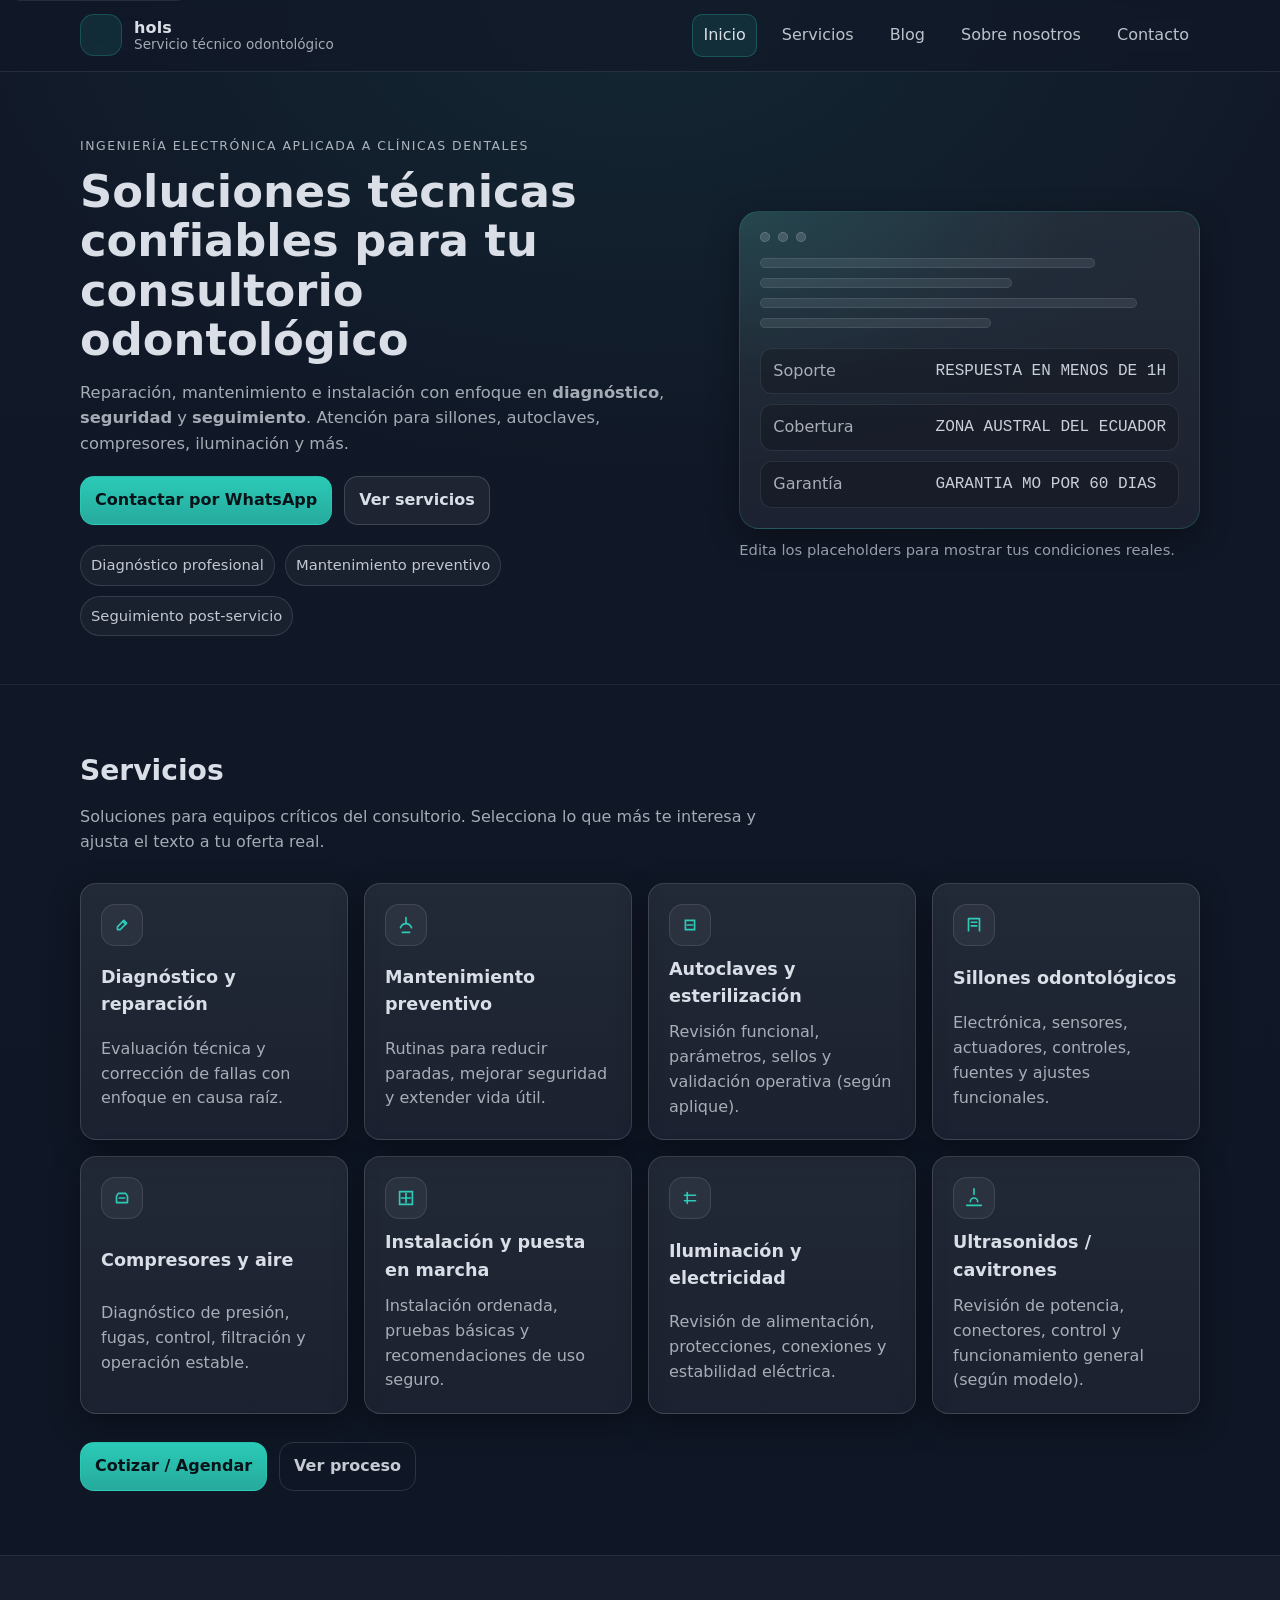
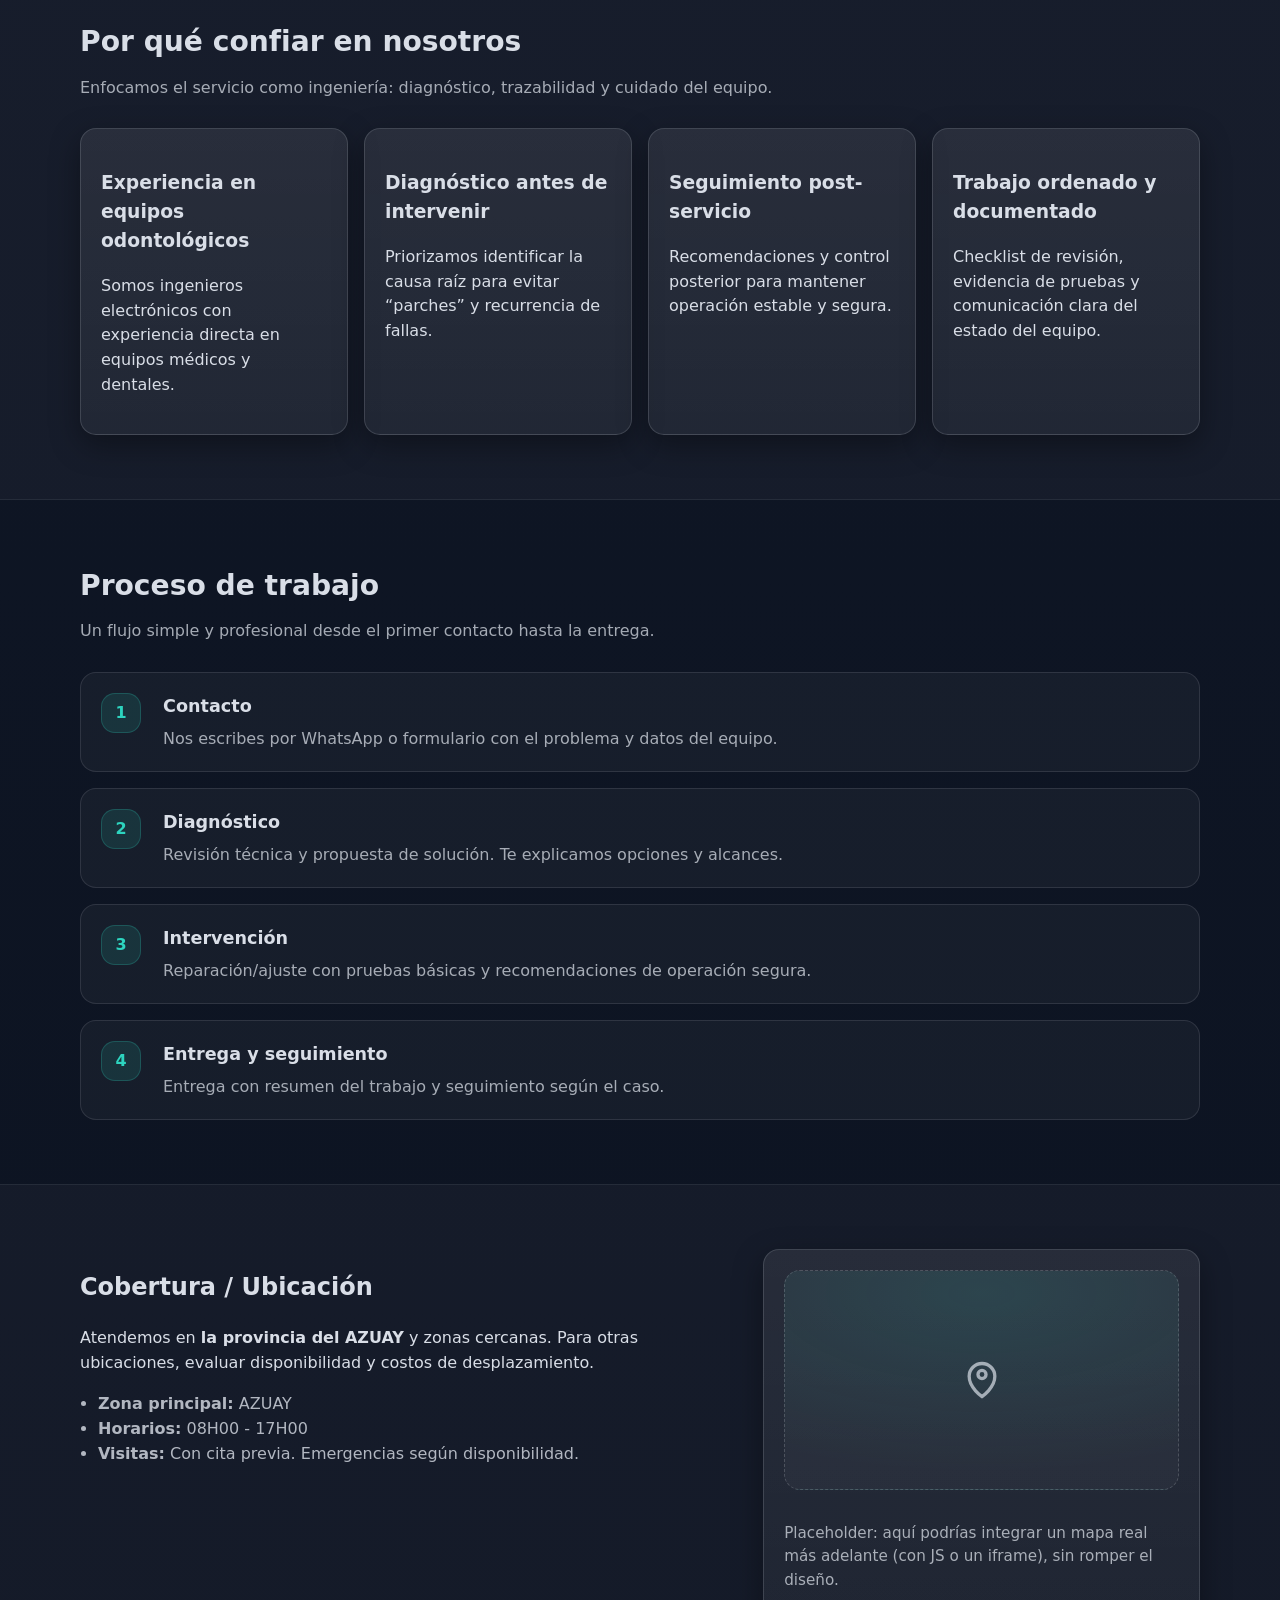
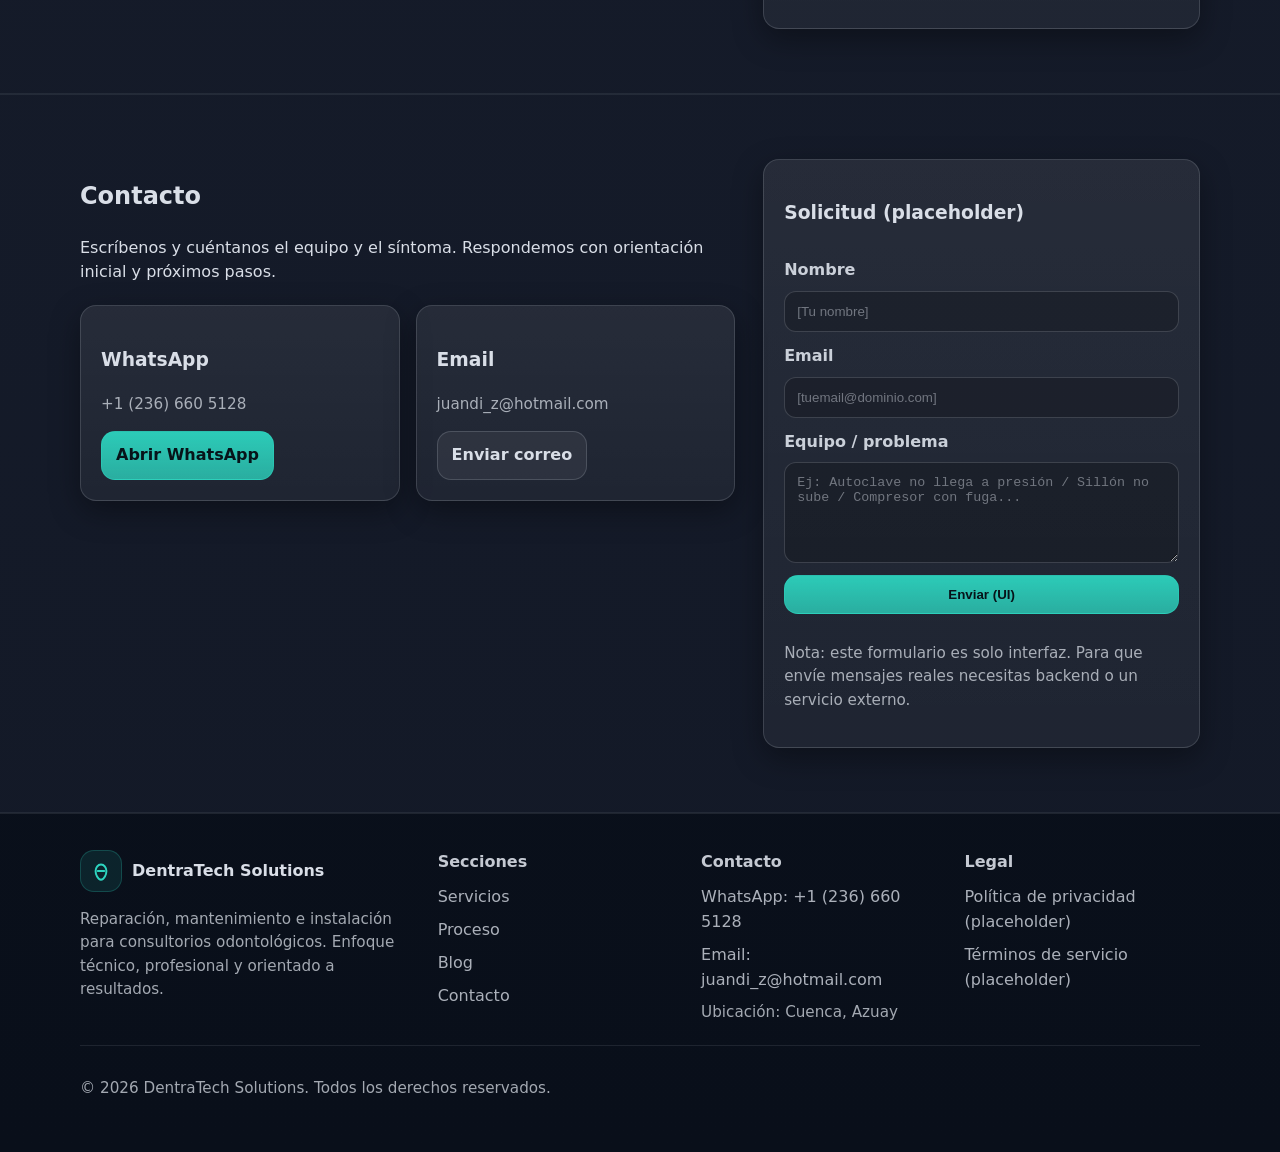
==== index.html @ 44d48c57 "Add files via upload Primera version" ====
<!doctype html>
<html lang="es">
<head>
  <meta charset="utf-8" />
  <meta name="viewport" content="width=device-width, initial-scale=1" />
  <title>DentraTech Solutions | Servicio técnico odontológico</title>
  <meta name="description" content="Reparación, mantenimiento e instalación para consultorios odontológicos. Diagnóstico profesional, seguimiento y confianza." />
  <link rel="stylesheet" href="styles.css" />
</head>

<body>
  <!-- Skip link para accesibilidad (salta directo al contenido principal) -->
  <a class="skip-link" href="#contenido">Saltar al contenido</a>

  <!-- Header sticky: navegación principal -->
  <header class="site-header" role="banner">
    <div class="container header-inner">
      <a class="brand" href="index.html" aria-label="Ir al inicio">
        <!-- Logo simple (SVG inline) sin librerías -->
        <span class="brand-mark" aria-hidden="true">
          <img
            class="brand-mark__img"
            src="assets/img/Logo.svg"
            width="28"
            height="28"
            alt=""
            decoding="async"
          />
        </span>

        <span class="brand-text">
          <span class="brand-name">hols</span>
          <span class="brand-tag">Servicio técnico odontológico</span>
        </span>
      </a>

      <!-- Menú responsive sin JS usando <details> -->
      <details class="nav-wrap">
        <summary class="nav-summary" aria-label="Abrir menú">
          <span class="sr-only">Abrir menú</span>
          <span class="burger" aria-hidden="true"></span>
        </summary>

        <nav class="site-nav" aria-label="Navegación principal">
          <a href="index.html" aria-current="page">Inicio</a>
          <a href="#servicios">Servicios</a>
          <a href="blog.html">Blog</a>
          <a href="#sobre">Sobre nosotros</a>
          <a href="#contacto">Contacto</a>
        </nav>
      </details>

      <!-- Navegación desktop (visible en pantallas grandes) -->
      <nav class="site-nav site-nav--desktop" aria-label="Navegación principal (desktop)">
        <a href="index.html" aria-current="page">Inicio</a>
        <a href="#servicios">Servicios</a>
        <a href="blog.html">Blog</a>
        <a href="#sobre">Sobre nosotros</a>
        <a href="#contacto">Contacto</a>
      </nav>
    </div>
  </header>

  <main id="contenido">
    <!-- HERO -->
    <section class="hero">
      <div class="container hero-grid">
        <div class="hero-copy">
          <p class="eyebrow">Ingeniería electrónica aplicada a clínicas dentales</p>
          <h1>Soluciones técnicas confiables para tu consultorio odontológico</h1>
          <p class="lead">
            Reparación, mantenimiento e instalación con enfoque en <strong>diagnóstico</strong>, <strong>seguridad</strong> y <strong>seguimiento</strong>.
            Atención para sillones, autoclaves, compresores, iluminación y más.
          </p>

          <div class="hero-cta">
            <!-- CTA WhatsApp: placeholder editable -->
            <a class="btn btn-primary" href="https://wa.me/12366605128" aria-label="Escribir por WhatsApp">
              Contactar por WhatsApp
            </a>
            <a class="btn btn-secondary" href="#servicios">
              Ver servicios
            </a>
          </div>

          <ul class="hero-badges" aria-label="Beneficios clave">
            <li class="badge">Diagnóstico profesional</li>
            <li class="badge">Mantenimiento preventivo</li>
            <li class="badge">Seguimiento post-servicio</li>
          </ul>
        </div>

        <!-- Panel visual (sin imágenes externas): “tarjeta premium” con detalles técnicos sutiles -->
        <div class="hero-panel" aria-hidden="true">
          <div class="panel-card">
            <div class="panel-top">
              <span class="dot"></span><span class="dot"></span><span class="dot"></span>
            </div>
            <div class="panel-lines">
              <div class="line w-80"></div>
              <div class="line w-60"></div>
              <div class="line w-90"></div>
              <div class="line w-55"></div>
            </div>
            <div class="panel-metrics">
              <div class="metric">
                <span class="k">Soporte</span>
                <span class="v">RESPUESTA EN MENOS DE 1H</span>
              </div>
              <div class="metric">
                <span class="k">Cobertura</span>
                <span class="v">ZONA AUSTRAL DEL ECUADOR</span>
              </div>
              <div class="metric">
                <span class="k">Garantía</span>
                <span class="v">GARANTIA MO POR 60 DIAS&nbsp;</span>
              </div>
            </div>
          </div>
          <p class="panel-note">Edita los placeholders para mostrar tus condiciones reales.</p>
        </div>
      </div>
    </section>

    <!-- SERVICIOS -->
    <section id="servicios" class="section">
      <div class="container">
        <header class="section-header">
          <h2>Servicios</h2>
          <p>Soluciones para equipos críticos del consultorio. Selecciona lo que más te interesa y ajusta el texto a tu oferta real.</p>
        </header>

        <div class="grid cards-8">
          <!-- Card 1 -->
          <article class="card service-card">
            <div class="icon" aria-hidden="true">
              <!-- ícono “tool” simple -->
              <svg viewBox="0 0 24 24" fill="none">
                <path d="M14 7l3 3-7 7H7v-3l7-7Z" stroke="currentColor" stroke-width="1.8" stroke-linejoin="round"/>
                <path d="M13 8l3 3" stroke="currentColor" stroke-width="1.8" stroke-linecap="round"/>
              </svg>
            </div>
            <h3>Diagnóstico y reparación</h3>
            <p>Evaluación técnica y corrección de fallas con enfoque en causa raíz.</p>
          </article>

          <article class="card service-card">
            <div class="icon" aria-hidden="true">
              <svg viewBox="0 0 24 24" fill="none">
                <path d="M6 15c2-6 10-6 12 0" stroke="currentColor" stroke-width="1.8" stroke-linecap="round"/>
                <path d="M12 4v6" stroke="currentColor" stroke-width="1.8" stroke-linecap="round"/>
                <path d="M8 20h8" stroke="currentColor" stroke-width="1.8" stroke-linecap="round"/>
              </svg>
            </div>
            <h3>Mantenimiento preventivo</h3>
            <p>Rutinas para reducir paradas, mejorar seguridad y extender vida útil.</p>
          </article>

          <article class="card service-card">
            <div class="icon" aria-hidden="true">
              <svg viewBox="0 0 24 24" fill="none">
                <path d="M7 7h10v10H7z" stroke="currentColor" stroke-width="1.8"/>
                <path d="M9 12h6" stroke="currentColor" stroke-width="1.8" stroke-linecap="round"/>
              </svg>
            </div>
            <h3>Autoclaves y esterilización</h3>
            <p>Revisión funcional, parámetros, sellos y validación operativa (según aplique).</p>
          </article>

          <article class="card service-card">
            <div class="icon" aria-hidden="true">
              <svg viewBox="0 0 24 24" fill="none">
                <path d="M6 19V5h12v14" stroke="currentColor" stroke-width="1.8" stroke-linejoin="round"/>
                <path d="M9 9h6" stroke="currentColor" stroke-width="1.8" stroke-linecap="round"/>
                <path d="M9 13h6" stroke="currentColor" stroke-width="1.8" stroke-linecap="round"/>
              </svg>
            </div>
            <h3>Sillones odontológicos</h3>
            <p>Electrónica, sensores, actuadores, controles, fuentes y ajustes funcionales.</p>
          </article>

          <article class="card service-card">
            <div class="icon" aria-hidden="true">
              <svg viewBox="0 0 24 24" fill="none">
                <path d="M8 7h8l2 3v7H6v-7l2-3Z" stroke="currentColor" stroke-width="1.8" stroke-linejoin="round"/>
                <path d="M9 12h6" stroke="currentColor" stroke-width="1.8" stroke-linecap="round"/>
              </svg>
            </div>
            <h3>Compresores y aire</h3>
            <p>Diagnóstico de presión, fugas, control, filtración y operación estable.</p>
          </article>

          <article class="card service-card">
            <div class="icon" aria-hidden="true">
              <svg viewBox="0 0 24 24" fill="none">
                <path d="M7 12h10" stroke="currentColor" stroke-width="1.8" stroke-linecap="round"/>
                <path d="M12 7v10" stroke="currentColor" stroke-width="1.8" stroke-linecap="round"/>
                <path d="M5 5h14v14H5z" stroke="currentColor" stroke-width="1.8"/>
              </svg>
            </div>
            <h3>Instalación y puesta en marcha</h3>
            <p>Instalación ordenada, pruebas básicas y recomendaciones de uso seguro.</p>
          </article>

          <article class="card service-card">
            <div class="icon" aria-hidden="true">
              <svg viewBox="0 0 24 24" fill="none">
                <path d="M6 9h12" stroke="currentColor" stroke-width="1.8" stroke-linecap="round"/>
                <path d="M6 15h12" stroke="currentColor" stroke-width="1.8" stroke-linecap="round"/>
                <path d="M9 6v12" stroke="currentColor" stroke-width="1.8" stroke-linecap="round"/>
              </svg>
            </div>
            <h3>Iluminación y electricidad</h3>
            <p>Revisión de alimentación, protecciones, conexiones y estabilidad eléctrica.</p>
          </article>

          <article class="card service-card">
            <div class="icon" aria-hidden="true">
              <svg viewBox="0 0 24 24" fill="none">
                <path d="M8 16a4 4 0 1 1 8 0" stroke="currentColor" stroke-width="1.8" stroke-linecap="round"/>
                <path d="M12 2v6" stroke="currentColor" stroke-width="1.8" stroke-linecap="round"/>
                <path d="M4 20h16" stroke="currentColor" stroke-width="1.8" stroke-linecap="round"/>
              </svg>
            </div>
            <h3>Ultrasonidos / cavitrones</h3>
            <p>Revisión de potencia, conectores, control y funcionamiento general (según modelo).</p>
          </article>
        </div>

        <div class="section-cta">
          <a class="btn btn-primary" href="[LINK_WHATSAPP]">Cotizar / Agendar</a>
          <a class="btn btn-ghost" href="#proceso">Ver proceso</a>
        </div>
      </div>
    </section>

    <!-- POR QUÉ CONFIAR -->
    <section id="sobre" class="section section-muted">
      <div class="container">
        <header class="section-header">
          <h2>Por qué confiar en nosotros</h2>
          <p>Enfocamos el servicio como ingeniería: diagnóstico, trazabilidad y cuidado del equipo.</p>
        </header>

        <div class="grid cards-4">
          <article class="card">
            <h3>Experiencia en equipos odontológicos</h3>
            <p>Somos ingenieros electrónicos con experiencia directa en equipos médicos y dentales.</p>
          </article>
          <article class="card">
            <h3>Diagnóstico antes de intervenir</h3>
            <p>Priorizamos identificar la causa raíz para evitar “parches” y recurrencia de fallas.</p>
          </article>
          <article class="card">
            <h3>Seguimiento post-servicio</h3>
            <p>Recomendaciones y control posterior para mantener operación estable y segura.</p>
          </article>
          <article class="card">
            <h3>Trabajo ordenado y documentado</h3>
            <p>Checklist de revisión, evidencia de pruebas y comunicación clara del estado del equipo.</p>
          </article>
        </div>
      </div>
    </section>

    <!-- PROCESO -->
    <section id="proceso" class="section">
      <div class="container">
        <header class="section-header">
          <h2>Proceso de trabajo</h2>
          <p>Un flujo simple y profesional desde el primer contacto hasta la entrega.</p>
        </header>

        <ol class="steps" aria-label="Pasos del proceso">
          <li class="step">
            <span class="step-num">1</span>
            <div>
              <h3>Contacto</h3>
              <p>Nos escribes por WhatsApp o formulario con el problema y datos del equipo.</p>
            </div>
          </li>
          <li class="step">
            <span class="step-num">2</span>
            <div>
              <h3>Diagnóstico</h3>
              <p>Revisión técnica y propuesta de solución. Te explicamos opciones y alcances.</p>
            </div>
          </li>
          <li class="step">
            <span class="step-num">3</span>
            <div>
              <h3>Intervención</h3>
              <p>Reparación/ajuste con pruebas básicas y recomendaciones de operación segura.</p>
            </div>
          </li>
          <li class="step">
            <span class="step-num">4</span>
            <div>
              <h3>Entrega y seguimiento</h3>
              <p>Entrega con resumen del trabajo y seguimiento según el caso.</p>
            </div>
          </li>
        </ol>
      </div>
    </section>

    <!-- COBERTURA / UBICACIÓN -->
    <section class="section section-muted">
      <div class="container split">
        <div>
          <h2>Cobertura / Ubicación</h2>
          <p>
            Atendemos en <strong>la provincia del AZUAY</strong> y zonas cercanas.
            Para otras ubicaciones, evaluar disponibilidad y costos de desplazamiento.
          </p>
          <ul class="list">
            <li><strong>Zona principal:</strong> AZUAY</li>
            <li><strong>Horarios:</strong> 08H00 - 17H00</li>
            <li><strong>Visitas:</strong> Con cita previa. Emergencias según disponibilidad.</li>
          </ul>
        </div>

        <div class="card map-card" aria-label="Marcador de ubicación (placeholder)">
          <div class="map-placeholder" aria-hidden="true">
            <svg viewBox="0 0 24 24" fill="none">
              <path d="M12 21s7-4.6 7-11a7 7 0 1 0-14 0c0 6.4 7 11 7 11Z" stroke="currentColor" stroke-width="1.8"/>
              <path d="M12 11.2a2.2 2.2 0 1 0 0-4.4 2.2 2.2 0 0 0 0 4.4Z" stroke="currentColor" stroke-width="1.8"/>
            </svg>
          </div>
          <p class="small">
            Placeholder: aquí podrías integrar un mapa real más adelante (con JS o un iframe),
            sin romper el diseño.
          </p>
        </div>
      </div>
    </section>

    <!-- TESTIMONIOS -->
    <!--<section class="section">
      <div class="container">
        <header class="section-header">
          <h2>Testimonios</h2>
          <p>Textos de ejemplo. Reemplázalos con testimonios reales (nombre, clínica, permiso).</p>
        </header>

        <div class="grid cards-3">
          <figure class="card testimonial">
            <blockquote>
              “Servicio puntual y diagnóstico claro. El equipo quedó estable y nos dieron recomendaciones útiles.”
            </blockquote>
            <figcaption>— [NOMBRE CLIENTE], [CLÍNICA / CIUDAD]</figcaption>
          </figure>

          <figure class="card testimonial">
            <blockquote>
              “Se notó el enfoque profesional. Comunicación clara y seguimiento después del trabajo.”
            </blockquote>
            <figcaption>— [NOMBRE CLIENTE], [CLÍNICA / CIUDAD]</figcaption>
          </figure>

          <figure class="card testimonial">
            <blockquote>
              “Excelente soporte técnico. Nos ayudaron a prevenir problemas con mantenimiento.”
            </blockquote>
            <figcaption>— [NOMBRE CLIENTE], [CLÍNICA / CIUDAD]</figcaption>
          </figure>
        </div>
      </div>
    </section>-->

    <!-- CONTACTO -->
    <section id="contacto" class="section section-muted">
      <div class="container split">
        <div>
          <h2>Contacto</h2>
          <p>Escríbenos y cuéntanos el equipo y el síntoma. Respondemos con orientación inicial y próximos pasos.</p>

          <div class="contact-cards">
            <div class="card">
              <h3>WhatsApp</h3>
              <p class="small">+1 (236) 660 5128</p>
              <a class="btn btn-primary" href="https://wa.me/12366605128">Abrir WhatsApp</a>
            </div>

            <div class="card">
              <h3>Email</h3>
              <p class="small">juandi_z@hotmail.com</p>
              <a class="btn btn-secondary" href="mailto:juandi_z@hotmail.com">Enviar correo</a>
            </div>
          </div>
        </div>

        <!-- Formulario solo HTML (sin JS). Puedes conectarlo luego a un servicio o backend -->
        <form class="card form" action="#" method="post" aria-label="Formulario de contacto (sin envío real)">
          <h3>Solicitud (placeholder)</h3>

          <label>
            Nombre
            <input type="text" name="name" autocomplete="name" placeholder="[Tu nombre]" />
          </label>

          <label>
            Email
            <input type="email" name="email" autocomplete="email" placeholder="[tuemail@dominio.com]" />
          </label>

          <label>
            Equipo / problema
            <textarea name="message" rows="5" placeholder="Ej: Autoclave no llega a presión / Sillón no sube / Compresor con fuga..."></textarea>
          </label>

          <button class="btn btn-primary" type="submit">Enviar (UI)</button>
          <p class="small">
            Nota: este formulario es solo interfaz. Para que envíe mensajes reales necesitas backend o un servicio externo.
          </p>
        </form>
      </div>
    </section>
  </main>

  <!-- Footer -->
  <footer class="site-footer">
    <div class="container footer-grid">
      <div>
        <div class="footer-brand">
          <span class="brand-mark" aria-hidden="true">
            <svg width="26" height="26" viewBox="0 0 24 24" fill="none">
              <path d="M7 12c0-3 2-6 5-6s5 3 5 6-2 8-5 8-5-5-5-8Z" stroke="currentColor" stroke-width="1.8"/>
              <path d="M9 12h6" stroke="currentColor" stroke-width="1.8" stroke-linecap="round"/>
            </svg>
          </span>
          <strong>DentraTech Solutions</strong>
        </div>
        <p class="small">
          Reparación, mantenimiento e instalación para consultorios odontológicos. Enfoque técnico, profesional y orientado a resultados.
        </p>
      </div>

      <div>
        <h3>Secciones</h3>
        <ul class="footer-links">
          <li><a href="#servicios">Servicios</a></li>
          <li><a href="#proceso">Proceso</a></li>
          <li><a href="blog.html">Blog</a></li>
          <li><a href="#contacto">Contacto</a></li>
        </ul>
      </div>

      <div>
        <h3>Contacto</h3>
        <ul class="footer-links">
          <li><a href="https://wa.me/12366605128">WhatsApp: +1 (236) 660 5128</a></li>
          <li><a href="mailto:juandi_z@hotmail.com">Email: juandi_z@hotmail.com</a></li>
          <li><span class="small">Ubicación: Cuenca, Azuay</span></li>
        </ul>
      </div>

      <div>
        <h3>Legal</h3>
        <ul class="footer-links">
          <li><a href="#">Política de privacidad (placeholder)</a></li>
          <li><a href="#">Términos de servicio (placeholder)</a></li>
        </ul>
      </div>
    </div>

    <div class="container footer-bottom">
      <p class="small">© <span>2026</span> DentraTech Solutions. Todos los derechos reservados.</p>
    </div>
  </footer>
</body>
</html>
---- styles.css ----
/* =========================================================
   [NOMBRE DE LA EMPRESA] - Styles (v1)
   Objetivo: diseño moderno, limpio, premium técnico
   - Solo HTML + CSS
   - Responsive + accesible (foco visible, contraste)
   ========================================================= */

/* -------------------------
   1) Variables de diseño
   ------------------------- */
:root{
  /* Colores base */
  --bg: #111827;
  --bg-2: #0b1220;
  --surface: rgba(255,255,255,0.06);
  --surface-2: rgba(255,255,255,0.08);
  --border: rgba(217, 222, 231, 0.16);

  --text: #D9DEE7;
  --muted: rgba(217, 222, 231, 0.74);

  /* Acento (moderado, no “neón”) */
  --accent: #2dd4bf;           /* teal */
  --accent-2: rgba(45,212,191,0.18);

  /* Sombras (sutiles) */
  --shadow: 0 10px 30px rgba(0,0,0,0.35);

  /* Tipografía */
  --font: system-ui, -apple-system, Segoe UI, Roboto, Helvetica, Arial, "Apple Color Emoji", "Segoe UI Emoji";
  --mono: ui-monospace, SFMono-Regular, Menlo, Monaco, Consolas, "Liberation Mono", "Courier New", monospace;

  /* Layout */
  --container: 1120px;
  --radius: 16px;
  --radius-sm: 12px;

  /* Escala de spacing */
  --s-1: 8px;
  --s-2: 12px;
  --s-3: 16px;
  --s-4: 20px;
  --s-5: 28px;
  --s-6: 36px;
  --s-7: 48px;
  --s-8: 64px;

  /* Tamaños fluidos */
  --h1: clamp(1.9rem, 3.5vw, 3rem);
  --h2: clamp(1.4rem, 2.2vw, 2.1rem);
  --h3: 1.1rem;
  --lead: clamp(1.02rem, 1.15vw, 1.15rem);
}

/* -------------------------
   2) Reset base + accesibilidad
   ------------------------- */
*,
*::before,
*::after{ box-sizing: border-box; }

html{ color-scheme: dark; }

body{
  margin: 0;
  font-family: var(--font);
  background: radial-gradient(1200px 800px at 50% 0%, rgba(45,212,191,0.08), transparent 60%),
              linear-gradient(180deg, var(--bg), var(--bg-2));
  color: var(--text);
  line-height: 1.55;
}

img{ max-width: 100%; display: block; }

a{ color: inherit; text-decoration: none; }
a:hover{ text-decoration: underline; text-underline-offset: 4px; }

:focus-visible{
  outline: 3px solid var(--accent);
  outline-offset: 3px;
}

/* Skip link */
.skip-link{
  position: absolute;
  top: 10px;
  left: 10px;
  background: #0b1220;
  border: 1px solid var(--border);
  padding: 10px 12px;
  border-radius: 10px;
  transform: translateY(-120%);
  transition: transform 160ms ease;
  z-index: 9999;
}
.skip-link:focus{ transform: translateY(0%); }

.sr-only{
  position:absolute;
  width:1px; height:1px;
  padding:0; margin:-1px;
  overflow:hidden; clip:rect(0,0,0,0);
  border:0;
}

/* Reduce motion */
@media (prefers-reduced-motion: reduce){
  *{ scroll-behavior: auto !important; transition: none !important; }
}

/* -------------------------
   3) Utilidades
   ------------------------- */
.container{
  width: min(100% - 32px, var(--container));
  margin: 0 auto;
}

.small{ font-size: 0.95rem; color: var(--muted); }
.lead{ font-size: var(--lead); color: var(--muted); max-width: 62ch; }
.eyebrow{
  letter-spacing: 0.12em;
  text-transform: uppercase;
  font-size: 0.78rem;
  color: rgba(217,222,231,0.78);
  margin: 0 0 var(--s-2);
}

.grid{
  display: grid;
  gap: var(--s-3);
}

.card{
  background: linear-gradient(180deg, rgba(255,255,255,0.08), rgba(255,255,255,0.05));
  border: 1px solid var(--border);
  border-radius: var(--radius);
  box-shadow: var(--shadow);
  padding: var(--s-4);
}

.section{
  padding: var(--s-8) 0;
}
.section-muted{
  background: rgba(255,255,255,0.03);
  border-top: 1px solid rgba(217,222,231,0.08);
  border-bottom: 1px solid rgba(217,222,231,0.08);
}

.section-header{
  margin-bottom: var(--s-5);
}
.section-header h2{ margin: 0 0 var(--s-2); font-size: var(--h2); }
.section-header p{ margin: 0; color: var(--muted); max-width: 70ch; }

/* Split layout (2 columnas) */
.split{
  display: grid;
  grid-template-columns: 1.2fr 0.8fr;
  gap: var(--s-5);
  align-items: start;
}
@media (max-width: 900px){
  .split{ grid-template-columns: 1fr; }
}

/* -------------------------
   4) Header / Nav
   ------------------------- */
.site-header{
  position: sticky;
  top: 0;
  z-index: 50;
  background: rgba(17,24,39,0.72);
  backdrop-filter: blur(10px);
  border-bottom: 1px solid rgba(217,222,231,0.10);
}

.header-inner{
  display: flex;
  align-items: center;
  justify-content: space-between;
  gap: var(--s-3);
  padding: 14px 0;
}

.brand{
  display: flex;
  align-items: center;
  gap: 12px;
  text-decoration: none;
}
.brand:hover{ text-decoration: none; }
.brand-mark{
  width: 42px;
  height: 42px;
  display: grid;
  place-items: center;
  border-radius: 14px;
  background: rgba(45,212,191,0.10);
  border: 1px solid rgba(45,212,191,0.22);
  color: var(--accent);
}
.brand-text{ display: grid; line-height: 1.1; }
.brand-name{ font-weight: 700; letter-spacing: 0.01em; }
.brand-tag{ font-size: 0.85rem; color: var(--muted); }

/* Desktop nav */
.site-nav{
  display: flex;
  gap: 14px;
  align-items: center;
}
.site-nav a{
  padding: 8px 10px;
  border-radius: 10px;
  color: rgba(217,222,231,0.86);
  border: 1px solid transparent;
}
.site-nav a:hover{
  text-decoration: none;
  background: rgba(255,255,255,0.05);
  border-color: rgba(217,222,231,0.14);
}
.site-nav a[aria-current="page"]{
  background: rgba(45,212,191,0.10);
  border-color: rgba(45,212,191,0.24);
  color: var(--text);
}

/* Nav responsive con <details> */
.nav-wrap{
  display: none; /* se habilita en móvil */
  position: relative;
}
.nav-summary{
  list-style: none;
  cursor: pointer;
  padding: 10px 12px;
  border-radius: 12px;
  border: 1px solid rgba(217,222,231,0.14);
  background: rgba(255,255,255,0.04);
}
.nav-summary::-webkit-details-marker{ display: none; }

.burger{
  width: 20px;
  height: 2px;
  background: var(--text);
  display: inline-block;
  position: relative;
  border-radius: 2px;
}
.burger::before,
.burger::after{
  content:"";
  position:absolute;
  left:0;
  width: 20px;
  height: 2px;
  background: var(--text);
  border-radius: 2px;
}
.burger::before{ top: -6px; }
.burger::after{ top: 6px; }

.nav-wrap[open] .site-nav{
  position: absolute;
  right: 0;
  top: 56px;
  width: min(320px, calc(100vw - 24px));
  flex-direction: column;
  align-items: stretch;
  padding: 10px;
  border-radius: var(--radius);
  background: rgba(11,18,32,0.96);
  border: 1px solid rgba(217,222,231,0.14);
  box-shadow: var(--shadow);
}
.nav-wrap[open] .site-nav a{ width: 100%; }

.site-nav--desktop{ display: flex; }

@media (max-width: 860px){
  .site-nav--desktop{ display: none; }
  .nav-wrap{ display: block; }
}

/* -------------------------
   5) Botones
   ------------------------- */
.btn{
  display: inline-flex;
  align-items: center;
  justify-content: center;
  gap: 10px;
  padding: 11px 14px;
  border-radius: 14px;
  border: 1px solid transparent;
  font-weight: 650;
  text-decoration: none;
  cursor: pointer;
  transition: transform 160ms ease, background 160ms ease, border-color 160ms ease;
}
.btn:hover{ text-decoration: none; transform: translateY(-1px); }
.btn:active{ transform: translateY(0px); }

.btn-primary{
  background: linear-gradient(180deg, rgba(45,212,191,0.95), rgba(45,212,191,0.78));
  color: #071319;
  border-color: rgba(45,212,191,0.45);
}
.btn-secondary{
  background: rgba(255,255,255,0.06);
  color: var(--text);
  border-color: rgba(217,222,231,0.18);
}
.btn-ghost{
  background: transparent;
  color: rgba(217,222,231,0.90);
  border-color: rgba(217,222,231,0.14);
}

.section-cta{
  display: flex;
  gap: 12px;
  margin-top: var(--s-5);
  flex-wrap: wrap;
}

/* -------------------------
   6) Hero
   ------------------------- */
.hero{
  padding: var(--s-8) 0 var(--s-7);
  border-bottom: 1px solid rgba(217,222,231,0.08);
}
.hero-grid{
  display: grid;
  grid-template-columns: 1.15fr 0.85fr;
  gap: var(--s-6);
  align-items: center;
}
.hero h1{
  margin: 0 0 var(--s-3);
  font-size: var(--h1);
  line-height: 1.1;
}
.hero-copy .lead{ margin: 0 0 var(--s-4); }

.hero-cta{
  display: flex;
  gap: 12px;
  flex-wrap: wrap;
  margin: 0 0 var(--s-4);
}

.hero-badges{
  list-style: none;
  padding: 0;
  margin: 0;
  display: flex;
  gap: 10px;
  flex-wrap: wrap;
}
.badge{
  padding: 8px 10px;
  border-radius: 999px;
  border: 1px solid rgba(217,222,231,0.14);
  background: rgba(255,255,255,0.04);
  color: rgba(217,222,231,0.88);
  font-size: 0.92rem;
}

.hero-panel .panel-card{
  border-radius: calc(var(--radius) + 4px);
  padding: var(--s-4);
  border: 1px solid rgba(45,212,191,0.18);
  background:
    radial-gradient(600px 300px at 0% 0%, rgba(45,212,191,0.13), transparent 55%),
    linear-gradient(180deg, rgba(255,255,255,0.08), rgba(255,255,255,0.05));
  box-shadow: var(--shadow);
}
.panel-top{
  display: flex;
  gap: 8px;
  margin-bottom: var(--s-3);
}
.dot{
  width: 10px; height: 10px;
  border-radius: 999px;
  background: rgba(217,222,231,0.18);
  border: 1px solid rgba(217,222,231,0.18);
}
.panel-lines{ display: grid; gap: 10px; margin-bottom: var(--s-4); }
.line{
  height: 10px;
  border-radius: 999px;
  background: rgba(217,222,231,0.10);
  border: 1px solid rgba(217,222,231,0.10);
}
.w-90{ width: 90%; } .w-80{ width: 80%; } .w-60{ width: 60%; } .w-55{ width: 55%; }

.panel-metrics{
  display: grid;
  gap: 10px;
}
.metric{
  display: flex;
  justify-content: space-between;
  gap: 12px;
  padding: 10px 12px;
  border-radius: 12px;
  background: rgba(0,0,0,0.18);
  border: 1px solid rgba(217,222,231,0.10);
}
.metric .k{ color: rgba(217,222,231,0.75); }
.metric .v{ font-family: var(--mono); color: rgba(217,222,231,0.92); }

.panel-note{
  margin: 10px 0 0;
  color: rgba(217,222,231,0.68);
  font-size: 0.92rem;
}

@media (max-width: 980px){
  .hero-grid{ grid-template-columns: 1fr; }
}

/* -------------------------
   7) Servicios + íconos
   ------------------------- */
.cards-8{
  grid-template-columns: repeat(4, minmax(0, 1fr));
}
@media (max-width: 1020px){
  .cards-8{ grid-template-columns: repeat(2, minmax(0, 1fr)); }
}
@media (max-width: 560px){
  .cards-8{ grid-template-columns: 1fr; }
}

.service-card{
  display: grid;
  gap: 10px;
}
.service-card h3{ margin: 0; font-size: var(--h3); }
.service-card p{ margin: 0; color: var(--muted); }
.icon{
  width: 42px;
  height: 42px;
  display: grid;
  place-items: center;
  border-radius: 14px;
  background: rgba(255,255,255,0.05);
  border: 1px solid rgba(217,222,231,0.12);
  color: rgba(45,212,191,0.95);
}
.icon svg{ width: 22px; height: 22px; }

/* -------------------------
   8) Razones + Testimonios
   ------------------------- */
.cards-4{
  grid-template-columns: repeat(4, minmax(0, 1fr));
}
@media (max-width: 1020px){
  .cards-4{ grid-template-columns: repeat(2, minmax(0, 1fr)); }
}
@media (max-width: 560px){
  .cards-4{ grid-template-columns: 1fr; }
}

.cards-3{
  grid-template-columns: repeat(3, minmax(0, 1fr));
}
@media (max-width: 900px){
  .cards-3{ grid-template-columns: 1fr; }
}

.testimonial blockquote{
  margin: 0 0 14px;
  color: rgba(217,222,231,0.92);
  font-size: 1.03rem;
}
.testimonial figcaption{
  color: rgba(217,222,231,0.70);
  font-size: 0.95rem;
}

/* -------------------------
   9) Proceso (steps)
   ------------------------- */
.steps{
  list-style: none;
  padding: 0;
  margin: 0;
  display: grid;
  gap: var(--s-3);
}
.step{
  display: grid;
  grid-template-columns: 48px 1fr;
  gap: 14px;
  align-items: start;
  padding: var(--s-4);
  border-radius: var(--radius);
  background: rgba(255,255,255,0.04);
  border: 1px solid rgba(217,222,231,0.12);
}
.step-num{
  width: 40px; height: 40px;
  display: grid;
  place-items: center;
  border-radius: 14px;
  background: rgba(45,212,191,0.12);
  border: 1px solid rgba(45,212,191,0.22);
  color: var(--accent);
  font-weight: 800;
}
.step h3{ margin: 0 0 6px; font-size: var(--h3); }
.step p{ margin: 0; color: var(--muted); }

/* -------------------------
   10) Cobertura / mapa placeholder
   ------------------------- */
.list{
  margin: var(--s-3) 0 0;
  padding-left: 18px;
  color: rgba(217,222,231,0.80);
}
.map-card{
  display: grid;
  gap: var(--s-3);
}
.map-placeholder{
  height: 220px;
  border-radius: var(--radius);
  border: 1px dashed rgba(217,222,231,0.20);
  background:
    radial-gradient(700px 300px at 50% 10%, rgba(45,212,191,0.12), transparent 60%),
    rgba(255,255,255,0.03);
  display: grid;
  place-items: center;
  color: rgba(217,222,231,0.70);
}
.map-placeholder svg{ width: 44px; height: 44px; }

/* -------------------------
   11) Contacto (form)
   ------------------------- */
.contact-cards{
  display: grid;
  grid-template-columns: repeat(2, minmax(0, 1fr));
  gap: var(--s-3);
  margin-top: var(--s-4);
}
@media (max-width: 560px){
  .contact-cards{ grid-template-columns: 1fr; }
}

.form{
  display: grid;
  gap: 12px;
}
label{
  display: grid;
  gap: 8px;
  color: rgba(217,222,231,0.92);
  font-weight: 650;
}
input, textarea{
  width: 100%;
  padding: 12px 12px;
  border-radius: 12px;
  border: 1px solid rgba(217,222,231,0.18);
  background: rgba(0,0,0,0.20);
  color: var(--text);
}
input::placeholder, textarea::placeholder{
  color: rgba(217,222,231,0.45);
}
input:focus-visible, textarea:focus-visible{
  outline: 3px solid var(--accent);
  outline-offset: 2px;
  border-color: rgba(45,212,191,0.40);
}

/* -------------------------
   12) Blog: hero + búsqueda + chips + posts
   ------------------------- */
.page-hero{
  padding: var(--s-7) 0 var(--s-5);
  border-bottom: 1px solid rgba(217,222,231,0.08);
}

.search{
  display: flex;
  gap: 10px;
  flex-wrap: wrap;
  margin: var(--s-4) 0 var(--s-3);
}
.search input{
  flex: 1 1 260px;
  min-width: 240px;
}

.chips{
  display: flex;
  gap: 10px;
  flex-wrap: wrap;
}
.chip{
  padding: 8px 12px;
  border-radius: 999px;
  border: 1px solid rgba(217,222,231,0.14);
  background: rgba(255,255,255,0.04);
  color: rgba(217,222,231,0.86);
  font-weight: 650;
  font-size: 0.92rem;
}
.chip:hover{ text-decoration: none; border-color: rgba(45,212,191,0.30); }
.chip-active{
  background: rgba(45,212,191,0.12);
  border-color: rgba(45,212,191,0.30);
  color: var(--text);
}

.posts-8{
  grid-template-columns: repeat(4, minmax(0, 1fr));
}
@media (max-width: 1100px){
  .posts-8{ grid-template-columns: repeat(2, minmax(0, 1fr)); }
}
@media (max-width: 560px){
  .posts-8{ grid-template-columns: 1fr; }
}

.post-card{
  padding: 0;
  overflow: hidden;
}
.post-media{
  display: block;
  position: relative;
  border-bottom: 1px solid rgba(217,222,231,0.10);
}
.media-placeholder{
  display: block;
  height: 160px;
  background:
    radial-gradient(600px 200px at 30% 10%, rgba(45,212,191,0.18), transparent 60%),
    linear-gradient(180deg, rgba(255,255,255,0.06), rgba(255,255,255,0.03));
}
.media-badge{
  position: absolute;
  top: 12px;
  left: 12px;
  padding: 6px 10px;
  border-radius: 999px;
  background: rgba(11,18,32,0.86);
  border: 1px solid rgba(217,222,231,0.14);
  color: rgba(217,222,231,0.90);
  font-size: 0.85rem;
  font-weight: 700;
}
.post-body{
  padding: var(--s-4);
  display: grid;
  gap: 10px;
}
.meta{
  margin: 0;
  font-size: 0.92rem;
  color: rgba(217,222,231,0.70);
}
.tag{
  display: inline-block;
  padding: 2px 8px;
  border-radius: 999px;
  border: 1px solid rgba(217,222,231,0.14);
  background: rgba(255,255,255,0.03);
  color: rgba(217,222,231,0.84);
}
.post-title{
  margin: 0;
  font-size: 1.08rem;
  line-height: 1.25;
}
.post-title a:hover{ text-decoration: underline; }

.pagination{
  display: flex;
  gap: 10px;
  justify-content: center;
  align-items: center;
  margin-top: var(--s-6);
  flex-wrap: wrap;
}
.page{
  padding: 8px 12px;
  border-radius: 12px;
  border: 1px solid rgba(217,222,231,0.14);
  background: rgba(255,255,255,0.04);
  color: rgba(217,222,231,0.86);
}
.page:hover{ text-decoration: none; border-color: rgba(45,212,191,0.30); }
.page.is-active{
  background: rgba(45,212,191,0.12);
  border-color: rgba(45,212,191,0.30);
  color: var(--text);
}
.page[aria-disabled="true"]{
  opacity: 0.5;
  pointer-events: none;
}
.dots{
  border-color: transparent;
  background: transparent;
}

/* -------------------------
   13) Post: layout contenido + sidebar
   ------------------------- */
.post-hero{
  padding: var(--s-7) 0 var(--s-5);
  border-bottom: 1px solid rgba(217,222,231,0.08);
}
.post-hero h1{
  margin: 10px 0 0;
  font-size: var(--h1);
  line-height: 1.1;
}

.content-grid{
  display: grid;
  grid-template-columns: 1.3fr 0.7fr;
  gap: var(--s-5);
  align-items: start;
}
@media (max-width: 980px){
  .content-grid{ grid-template-columns: 1fr; }
}

.content{
  max-width: 75ch;
}
.content h2{
  margin: var(--s-5) 0 var(--s-2);
  font-size: 1.35rem;
}
.content p{ margin: 0 0 var(--s-3); color: rgba(217,222,231,0.86); }
.content ul, .content ol{
  margin: 0 0 var(--s-3);
  padding-left: 18px;
  color: rgba(217,222,231,0.82);
}
.content blockquote{
  margin: var(--s-5) 0;
  padding: 16px 16px;
  border-left: 4px solid rgba(45,212,191,0.55);
  background: rgba(45,212,191,0.10);
  border-radius: 12px;
  color: rgba(217,222,231,0.92);
}
.figure{
  margin: var(--s-5) 0;
}
.figure-media{
  height: 260px;
  border-radius: var(--radius);
  border: 1px solid rgba(217,222,231,0.14);
  background:
    radial-gradient(900px 320px at 50% 0%, rgba(45,212,191,0.14), transparent 60%),
    rgba(255,255,255,0.03);
}

.divider{
  border: 0;
  height: 1px;
  background: rgba(217,222,231,0.12);
  margin: var(--s-6) 0;
}

.cta-inline{
  padding: var(--s-4);
  border-radius: var(--radius);
  border: 1px solid rgba(45,212,191,0.24);
  background: rgba(45,212,191,0.10);
}
.cta-inline h3{ margin: 0 0 6px; }
.related{
  margin: 10px 0 0;
  padding-left: 18px;
  color: rgba(217,222,231,0.82);
}
.related a{
  color: rgba(217,222,231,0.90);
}
.related a:hover{
  color: var(--text);
}

/* -------------------------
   14) Footer
   ------------------------- */
.site-footer{
  padding: var(--s-6) 0;
  border-top: 1px solid rgba(217,222,231,0.10);
  background: rgba(0,0,0,0.18);
}

.footer-grid{
  display: grid;
  grid-template-columns: 1.4fr 1fr 1fr 1fr;
  gap: var(--s-5);
  align-items: start;
  margin-bottom: var(--s-4);
}
@media (max-width: 980px){
  .footer-grid{ grid-template-columns: 1fr 1fr; }
}
@media (max-width: 560px){
  .footer-grid{ grid-template-columns: 1fr; }
}

.footer-brand{
  display: flex;
  align-items: center;
  gap: 10px;
}
.site-footer h3{
  margin: 0 0 10px;
  font-size: 1rem;
  color: rgba(217,222,231,0.90);
}
.footer-links{
  list-style: none;
  padding: 0;
  margin: 0;
  display: grid;
  gap: 8px;
}
.footer-links a{
  color: rgba(217,222,231,0.78);
}
.footer-links a:hover{
  color: var(--text);
  text-decoration: underline;
  text-underline-offset: 4px;
}

.footer-bottom{
  border-top: 1px solid rgba(217,222,231,0.10);
  padding-top: var(--s-3);
}
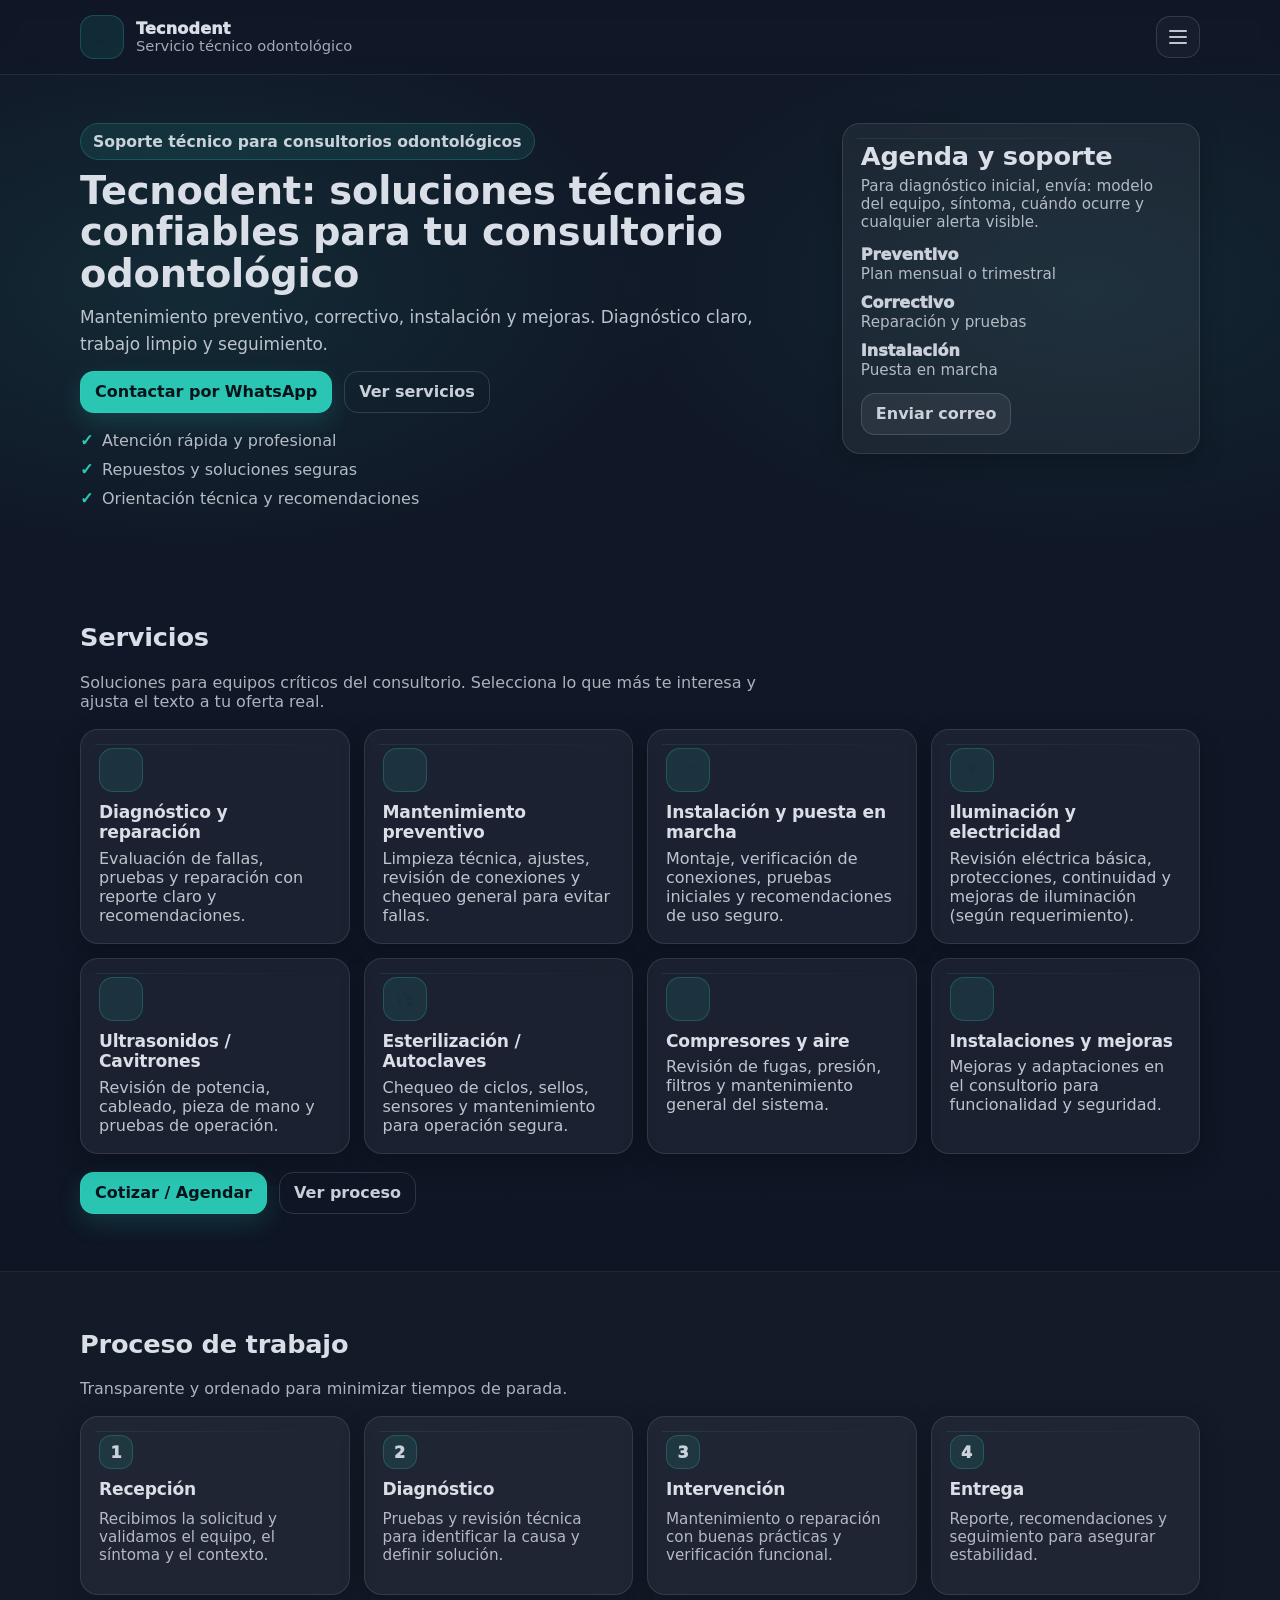
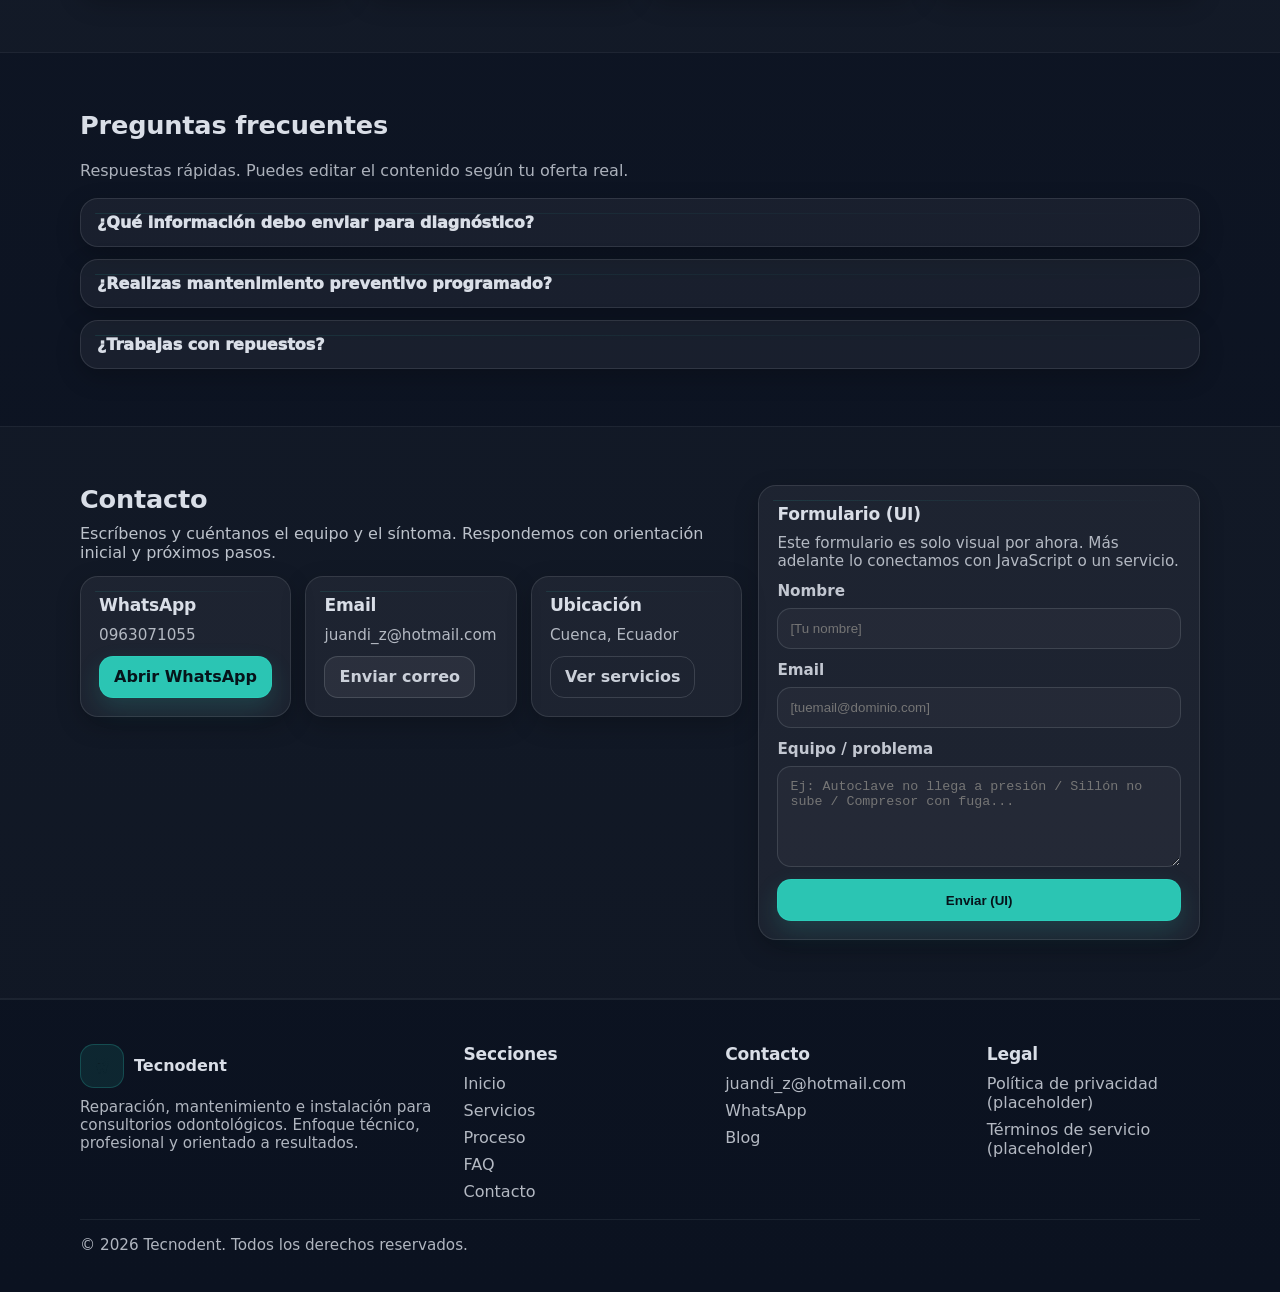
==== commit 0223dc06: "Add files via upload" ====
--- a/index.html
+++ b/index.html
@@ -3,8 +3,9 @@
 <head>
   <meta charset="utf-8" />
   <meta name="viewport" content="width=device-width, initial-scale=1" />
-  <title>DentraTech Solutions | Servicio técnico odontológico</title>
+  <title>Tecnodent | Servicio técnico odontológico</title>
   <meta name="description" content="Reparación, mantenimiento e instalación para consultorios odontológicos. Diagnóstico profesional, seguimiento y confianza." />
+  <meta name="theme-color" content="#111827" />
   <link rel="stylesheet" href="styles.css" />
 </head>
 
@@ -15,8 +16,7 @@
   <!-- Header sticky: navegación principal -->
   <header class="site-header" role="banner">
     <div class="container header-inner">
-      <a class="brand" href="index.html" aria-label="Ir al inicio">
-        <!-- Logo simple (SVG inline) sin librerías -->
+      <a class="brand" href="#inicio" aria-label="Ir al inicio">
         <span class="brand-mark" aria-hidden="true">
           <img
             class="brand-mark__img"
@@ -29,100 +29,76 @@
         </span>
 
         <span class="brand-text">
-          <span class="brand-name">hols</span>
+          <span class="brand-name">Tecnodent</span>
           <span class="brand-tag">Servicio técnico odontológico</span>
         </span>
       </a>
 
-      <!-- Menú responsive sin JS usando <details> -->
       <details class="nav-wrap">
         <summary class="nav-summary" aria-label="Abrir menú">
           <span class="sr-only">Abrir menú</span>
-          <span class="burger" aria-hidden="true"></span>
+          <span class="nav-icon" aria-hidden="true"></span>
         </summary>
 
-        <nav class="site-nav" aria-label="Navegación principal">
-          <a href="index.html" aria-current="page">Inicio</a>
+        <nav class="nav" aria-label="Navegación principal">
           <a href="#servicios">Servicios</a>
+          <a href="#proceso">Proceso</a>
+          <a href="#faq">FAQ</a>
+          <a href="#contacto" class="nav-cta">Contacto</a>
           <a href="blog.html">Blog</a>
-          <a href="#sobre">Sobre nosotros</a>
-          <a href="#contacto">Contacto</a>
         </nav>
       </details>
-
-      <!-- Navegación desktop (visible en pantallas grandes) -->
-      <nav class="site-nav site-nav--desktop" aria-label="Navegación principal (desktop)">
-        <a href="index.html" aria-current="page">Inicio</a>
-        <a href="#servicios">Servicios</a>
-        <a href="blog.html">Blog</a>
-        <a href="#sobre">Sobre nosotros</a>
-        <a href="#contacto">Contacto</a>
-      </nav>
     </div>
   </header>
 
   <main id="contenido">
-    <!-- HERO -->
-    <section class="hero">
+    <!-- Hero / Inicio -->
+    <section id="inicio" class="hero">
       <div class="container hero-grid">
-        <div class="hero-copy">
-          <p class="eyebrow">Ingeniería electrónica aplicada a clínicas dentales</p>
-          <h1>Soluciones técnicas confiables para tu consultorio odontológico</h1>
-          <p class="lead">
-            Reparación, mantenimiento e instalación con enfoque en <strong>diagnóstico</strong>, <strong>seguridad</strong> y <strong>seguimiento</strong>.
-            Atención para sillones, autoclaves, compresores, iluminación y más.
-          </p>
-
-          <div class="hero-cta">
-            <!-- CTA WhatsApp: placeholder editable -->
-            <a class="btn btn-primary" href="https://wa.me/12366605128" aria-label="Escribir por WhatsApp">
+        <div>
+          <p class="eyebrow"><span class="badge">Soporte técnico para consultorios odontológicos</span></p>
+          <h1>Tecnodent: soluciones técnicas confiables para tu consultorio odontológico</h1>
+          <p class="lead">Mantenimiento preventivo, correctivo, instalación y mejoras. Diagnóstico claro, trabajo limpio y seguimiento.</p>
+
+          <div class="hero-actions">
+            <a class="btn btn-primary" id="cta-whatsapp" href="https://wa.me/593963071055" aria-label="Escribir por WhatsApp">
               Contactar por WhatsApp
             </a>
-            <a class="btn btn-secondary" href="#servicios">
-              Ver servicios
-            </a>
+            <a class="btn btn-ghost" href="#servicios">Ver servicios</a>
           </div>
 
-          <ul class="hero-badges" aria-label="Beneficios clave">
-            <li class="badge">Diagnóstico profesional</li>
-            <li class="badge">Mantenimiento preventivo</li>
-            <li class="badge">Seguimiento post-servicio</li>
+          <ul class="hero-bullets">
+            <li>Atención rápida y profesional</li>
+            <li>Repuestos y soluciones seguras</li>
+            <li>Orientación técnica y recomendaciones</li>
           </ul>
         </div>
 
-        <!-- Panel visual (sin imágenes externas): “tarjeta premium” con detalles técnicos sutiles -->
-        <div class="hero-panel" aria-hidden="true">
-          <div class="panel-card">
-            <div class="panel-top">
-              <span class="dot"></span><span class="dot"></span><span class="dot"></span>
-            </div>
-            <div class="panel-lines">
-              <div class="line w-80"></div>
-              <div class="line w-60"></div>
-              <div class="line w-90"></div>
-              <div class="line w-55"></div>
-            </div>
-            <div class="panel-metrics">
-              <div class="metric">
-                <span class="k">Soporte</span>
-                <span class="v">RESPUESTA EN MENOS DE 1H</span>
-              </div>
-              <div class="metric">
-                <span class="k">Cobertura</span>
-                <span class="v">ZONA AUSTRAL DEL ECUADOR</span>
-              </div>
-              <div class="metric">
-                <span class="k">Garantía</span>
-                <span class="v">GARANTIA MO POR 60 DIAS&nbsp;</span>
-              </div>
+        <div class="hero-card card">
+          <h2 class="h3">Agenda y soporte</h2>
+          <p class="small">Para diagnóstico inicial, envía: modelo del equipo, síntoma, cuándo ocurre y cualquier alerta visible.</p>
+
+          <div class="mini-stats">
+            <div>
+              <span class="stat">Preventivo</span>
+              <span class="small">Plan mensual o trimestral</span>
+            </div>
+            <div>
+              <span class="stat">Correctivo</span>
+              <span class="small">Reparación y pruebas</span>
+            </div>
+            <div>
+              <span class="stat">Instalación</span>
+              <span class="small">Puesta en marcha</span>
             </div>
           </div>
-          <p class="panel-note">Edita los placeholders para mostrar tus condiciones reales.</p>
-        </div>
-      </div>
-    </section>
-
-    <!-- SERVICIOS -->
+
+          <a class="btn btn-secondary" href="mailto:juandi_z@hotmail.com">Enviar correo</a>
+        </div>
+      </div>
+    </section>
+
+    <!-- Servicios -->
     <section id="servicios" class="section">
       <div class="container">
         <header class="section-header">
@@ -132,243 +108,153 @@
 
         <div class="grid cards-8">
           <!-- Card 1 -->
-          <article class="card service-card">
-            <div class="icon" aria-hidden="true">
-              <!-- ícono “tool” simple -->
-              <svg viewBox="0 0 24 24" fill="none">
-                <path d="M14 7l3 3-7 7H7v-3l7-7Z" stroke="currentColor" stroke-width="1.8" stroke-linejoin="round"/>
-                <path d="M13 8l3 3" stroke="currentColor" stroke-width="1.8" stroke-linecap="round"/>
-              </svg>
+          <article class="card service-card" data-service="diagnostico-y-reparacion">
+            <div class="icon" aria-hidden="true">
+              <img src="assets/img/diagnostico-y-reparacion.svg" width="22" height="22" alt="" decoding="async" />
             </div>
             <h3>Diagnóstico y reparación</h3>
-            <p>Evaluación técnica y corrección de fallas con enfoque en causa raíz.</p>
-          </article>
-
-          <article class="card service-card">
-            <div class="icon" aria-hidden="true">
-              <svg viewBox="0 0 24 24" fill="none">
-                <path d="M6 15c2-6 10-6 12 0" stroke="currentColor" stroke-width="1.8" stroke-linecap="round"/>
-                <path d="M12 4v6" stroke="currentColor" stroke-width="1.8" stroke-linecap="round"/>
-                <path d="M8 20h8" stroke="currentColor" stroke-width="1.8" stroke-linecap="round"/>
-              </svg>
+            <p>Evaluación de fallas, pruebas y reparación con reporte claro y recomendaciones.</p>
+          </article>
+
+          <!-- Card 2 -->
+          <article class="card service-card" data-service="mantenimiento-preventivo">
+            <div class="icon" aria-hidden="true">
+              <img src="assets/img/mantenimiento-preventivo.svg" width="22" height="22" alt="" decoding="async" />
             </div>
             <h3>Mantenimiento preventivo</h3>
-            <p>Rutinas para reducir paradas, mejorar seguridad y extender vida útil.</p>
-          </article>
-
-          <article class="card service-card">
-            <div class="icon" aria-hidden="true">
-              <svg viewBox="0 0 24 24" fill="none">
-                <path d="M7 7h10v10H7z" stroke="currentColor" stroke-width="1.8"/>
-                <path d="M9 12h6" stroke="currentColor" stroke-width="1.8" stroke-linecap="round"/>
-              </svg>
-            </div>
-            <h3>Autoclaves y esterilización</h3>
-            <p>Revisión funcional, parámetros, sellos y validación operativa (según aplique).</p>
-          </article>
-
-          <article class="card service-card">
-            <div class="icon" aria-hidden="true">
-              <svg viewBox="0 0 24 24" fill="none">
-                <path d="M6 19V5h12v14" stroke="currentColor" stroke-width="1.8" stroke-linejoin="round"/>
-                <path d="M9 9h6" stroke="currentColor" stroke-width="1.8" stroke-linecap="round"/>
-                <path d="M9 13h6" stroke="currentColor" stroke-width="1.8" stroke-linecap="round"/>
-              </svg>
-            </div>
-            <h3>Sillones odontológicos</h3>
-            <p>Electrónica, sensores, actuadores, controles, fuentes y ajustes funcionales.</p>
-          </article>
-
-          <article class="card service-card">
-            <div class="icon" aria-hidden="true">
-              <svg viewBox="0 0 24 24" fill="none">
-                <path d="M8 7h8l2 3v7H6v-7l2-3Z" stroke="currentColor" stroke-width="1.8" stroke-linejoin="round"/>
-                <path d="M9 12h6" stroke="currentColor" stroke-width="1.8" stroke-linecap="round"/>
-              </svg>
+            <p>Limpieza técnica, ajustes, revisión de conexiones y chequeo general para evitar fallas.</p>
+          </article>
+
+          <!-- Card 3 -->
+          <article class="card service-card" data-service="instalacion-y-puesta-en-marcha">
+            <div class="icon" aria-hidden="true">
+              <img src="assets/img/instalacion-y-puesta-en-marcha.svg" width="22" height="22" alt="" decoding="async" />
+            </div>
+            <h3>Instalación y puesta en marcha</h3>
+            <p>Montaje, verificación de conexiones, pruebas iniciales y recomendaciones de uso seguro.</p>
+          </article>
+
+          <!-- Card 4 -->
+          <article class="card service-card" data-service="iluminacion-y-electricidad">
+            <div class="icon" aria-hidden="true">
+              <img src="assets/img/iluminacion-y-electricidad.svg" width="22" height="22" alt="" decoding="async" />
+            </div>
+            <h3>Iluminación y electricidad</h3>
+            <p>Revisión eléctrica básica, protecciones, continuidad y mejoras de iluminación (según requerimiento).</p>
+          </article>
+
+          <!-- Card 5 -->
+          <article class="card service-card" data-service="ultrasonidos-cavitrones">
+            <div class="icon" aria-hidden="true">
+              <img src="assets/img/ultrasonidos-cavitrones.svg" width="22" height="22" alt="" decoding="async" />
+            </div>
+            <h3>Ultrasonidos / Cavitrones</h3>
+            <p>Revisión de potencia, cableado, pieza de mano y pruebas de operación.</p>
+          </article>
+
+          <!-- Card 6 -->
+          <article class="card service-card" data-service="autoclaves-y-esterilizacion">
+            <div class="icon" aria-hidden="true">
+              <img src="assets/img/autoclaves-y-esterilizacion.svg" width="22" height="22" alt="" decoding="async" />
+            </div>
+            <h3>Esterilización / Autoclaves</h3>
+            <p>Chequeo de ciclos, sellos, sensores y mantenimiento para operación segura.</p>
+          </article>
+
+          <!-- Card 7 -->
+          <article class="card service-card" data-service="compresores-y-aire">
+            <div class="icon" aria-hidden="true">
+              <img src="assets/img/compresores-y-aire.svg" width="22" height="22" alt="" decoding="async" />
             </div>
             <h3>Compresores y aire</h3>
-            <p>Diagnóstico de presión, fugas, control, filtración y operación estable.</p>
-          </article>
-
-          <article class="card service-card">
-            <div class="icon" aria-hidden="true">
-              <svg viewBox="0 0 24 24" fill="none">
-                <path d="M7 12h10" stroke="currentColor" stroke-width="1.8" stroke-linecap="round"/>
-                <path d="M12 7v10" stroke="currentColor" stroke-width="1.8" stroke-linecap="round"/>
-                <path d="M5 5h14v14H5z" stroke="currentColor" stroke-width="1.8"/>
-              </svg>
-            </div>
-            <h3>Instalación y puesta en marcha</h3>
-            <p>Instalación ordenada, pruebas básicas y recomendaciones de uso seguro.</p>
-          </article>
-
-          <article class="card service-card">
-            <div class="icon" aria-hidden="true">
-              <svg viewBox="0 0 24 24" fill="none">
-                <path d="M6 9h12" stroke="currentColor" stroke-width="1.8" stroke-linecap="round"/>
-                <path d="M6 15h12" stroke="currentColor" stroke-width="1.8" stroke-linecap="round"/>
-                <path d="M9 6v12" stroke="currentColor" stroke-width="1.8" stroke-linecap="round"/>
-              </svg>
-            </div>
-            <h3>Iluminación y electricidad</h3>
-            <p>Revisión de alimentación, protecciones, conexiones y estabilidad eléctrica.</p>
-          </article>
-
-          <article class="card service-card">
-            <div class="icon" aria-hidden="true">
-              <svg viewBox="0 0 24 24" fill="none">
-                <path d="M8 16a4 4 0 1 1 8 0" stroke="currentColor" stroke-width="1.8" stroke-linecap="round"/>
-                <path d="M12 2v6" stroke="currentColor" stroke-width="1.8" stroke-linecap="round"/>
-                <path d="M4 20h16" stroke="currentColor" stroke-width="1.8" stroke-linecap="round"/>
-              </svg>
-            </div>
-            <h3>Ultrasonidos / cavitrones</h3>
-            <p>Revisión de potencia, conectores, control y funcionamiento general (según modelo).</p>
+            <p>Revisión de fugas, presión, filtros y mantenimiento general del sistema.</p>
+          </article>
+
+          <!-- Card 8 (sin SVG disponible) -->
+          <article class="card service-card" data-service="instalaciones-y-mejoras">
+            <div class="icon" aria-hidden="true"></div>
+            <h3>Instalaciones y mejoras</h3>
+            <p>Mejoras y adaptaciones en el consultorio para funcionalidad y seguridad.</p>
           </article>
         </div>
 
         <div class="section-cta">
-          <a class="btn btn-primary" href="[LINK_WHATSAPP]">Cotizar / Agendar</a>
+          <a class="btn btn-primary" href="#contacto">Cotizar / Agendar</a>
           <a class="btn btn-ghost" href="#proceso">Ver proceso</a>
         </div>
       </div>
     </section>
 
-    <!-- POR QUÉ CONFIAR -->
-    <section id="sobre" class="section section-muted">
-      <div class="container">
-        <header class="section-header">
-          <h2>Por qué confiar en nosotros</h2>
-          <p>Enfocamos el servicio como ingeniería: diagnóstico, trazabilidad y cuidado del equipo.</p>
-        </header>
-
-        <div class="grid cards-4">
-          <article class="card">
-            <h3>Experiencia en equipos odontológicos</h3>
-            <p>Somos ingenieros electrónicos con experiencia directa en equipos médicos y dentales.</p>
-          </article>
-          <article class="card">
-            <h3>Diagnóstico antes de intervenir</h3>
-            <p>Priorizamos identificar la causa raíz para evitar “parches” y recurrencia de fallas.</p>
-          </article>
-          <article class="card">
-            <h3>Seguimiento post-servicio</h3>
-            <p>Recomendaciones y control posterior para mantener operación estable y segura.</p>
-          </article>
-          <article class="card">
-            <h3>Trabajo ordenado y documentado</h3>
-            <p>Checklist de revisión, evidencia de pruebas y comunicación clara del estado del equipo.</p>
-          </article>
-        </div>
-      </div>
-    </section>
-
-    <!-- PROCESO -->
-    <section id="proceso" class="section">
+    <!-- Proceso -->
+    <section id="proceso" class="section section-muted">
       <div class="container">
         <header class="section-header">
           <h2>Proceso de trabajo</h2>
-          <p>Un flujo simple y profesional desde el primer contacto hasta la entrega.</p>
+          <p>Transparente y ordenado para minimizar tiempos de parada.</p>
         </header>
 
-        <ol class="steps" aria-label="Pasos del proceso">
-          <li class="step">
-            <span class="step-num">1</span>
-            <div>
-              <h3>Contacto</h3>
-              <p>Nos escribes por WhatsApp o formulario con el problema y datos del equipo.</p>
-            </div>
-          </li>
-          <li class="step">
-            <span class="step-num">2</span>
-            <div>
-              <h3>Diagnóstico</h3>
-              <p>Revisión técnica y propuesta de solución. Te explicamos opciones y alcances.</p>
-            </div>
-          </li>
-          <li class="step">
-            <span class="step-num">3</span>
-            <div>
-              <h3>Intervención</h3>
-              <p>Reparación/ajuste con pruebas básicas y recomendaciones de operación segura.</p>
-            </div>
-          </li>
-          <li class="step">
-            <span class="step-num">4</span>
-            <div>
-              <h3>Entrega y seguimiento</h3>
-              <p>Entrega con resumen del trabajo y seguimiento según el caso.</p>
-            </div>
-          </li>
-        </ol>
-      </div>
-    </section>
-
-    <!-- COBERTURA / UBICACIÓN -->
-    <section class="section section-muted">
-      <div class="container split">
-        <div>
-          <h2>Cobertura / Ubicación</h2>
-          <p>
-            Atendemos en <strong>la provincia del AZUAY</strong> y zonas cercanas.
-            Para otras ubicaciones, evaluar disponibilidad y costos de desplazamiento.
-          </p>
-          <ul class="list">
-            <li><strong>Zona principal:</strong> AZUAY</li>
-            <li><strong>Horarios:</strong> 08H00 - 17H00</li>
-            <li><strong>Visitas:</strong> Con cita previa. Emergencias según disponibilidad.</li>
-          </ul>
-        </div>
-
-        <div class="card map-card" aria-label="Marcador de ubicación (placeholder)">
-          <div class="map-placeholder" aria-hidden="true">
-            <svg viewBox="0 0 24 24" fill="none">
-              <path d="M12 21s7-4.6 7-11a7 7 0 1 0-14 0c0 6.4 7 11 7 11Z" stroke="currentColor" stroke-width="1.8"/>
-              <path d="M12 11.2a2.2 2.2 0 1 0 0-4.4 2.2 2.2 0 0 0 0 4.4Z" stroke="currentColor" stroke-width="1.8"/>
-            </svg>
-          </div>
-          <p class="small">
-            Placeholder: aquí podrías integrar un mapa real más adelante (con JS o un iframe),
-            sin romper el diseño.
-          </p>
-        </div>
-      </div>
-    </section>
-
-    <!-- TESTIMONIOS -->
-    <!--<section class="section">
+        <div class="grid cards-4 process">
+          <article class="card">
+            <div class="step">1</div>
+            <h3>Recepción</h3>
+            <p class="small">Recibimos la solicitud y validamos el equipo, el síntoma y el contexto.</p>
+          </article>
+
+          <article class="card">
+            <div class="step">2</div>
+            <h3>Diagnóstico</h3>
+            <p class="small">Pruebas y revisión técnica para identificar la causa y definir solución.</p>
+          </article>
+
+          <article class="card">
+            <div class="step">3</div>
+            <h3>Intervención</h3>
+            <p class="small">Mantenimiento o reparación con buenas prácticas y verificación funcional.</p>
+          </article>
+
+          <article class="card">
+            <div class="step">4</div>
+            <h3>Entrega</h3>
+            <p class="small">Reporte, recomendaciones y seguimiento para asegurar estabilidad.</p>
+          </article>
+        </div>
+      </div>
+    </section>
+
+    <!-- FAQ -->
+    <section id="faq" class="section">
       <div class="container">
         <header class="section-header">
-          <h2>Testimonios</h2>
-          <p>Textos de ejemplo. Reemplázalos con testimonios reales (nombre, clínica, permiso).</p>
+          <h2>Preguntas frecuentes</h2>
+          <p>Respuestas rápidas. Puedes editar el contenido según tu oferta real.</p>
         </header>
 
-        <div class="grid cards-3">
-          <figure class="card testimonial">
-            <blockquote>
-              “Servicio puntual y diagnóstico claro. El equipo quedó estable y nos dieron recomendaciones útiles.”
-            </blockquote>
-            <figcaption>— [NOMBRE CLIENTE], [CLÍNICA / CIUDAD]</figcaption>
-          </figure>
-
-          <figure class="card testimonial">
-            <blockquote>
-              “Se notó el enfoque profesional. Comunicación clara y seguimiento después del trabajo.”
-            </blockquote>
-            <figcaption>— [NOMBRE CLIENTE], [CLÍNICA / CIUDAD]</figcaption>
-          </figure>
-
-          <figure class="card testimonial">
-            <blockquote>
-              “Excelente soporte técnico. Nos ayudaron a prevenir problemas con mantenimiento.”
-            </blockquote>
-            <figcaption>— [NOMBRE CLIENTE], [CLÍNICA / CIUDAD]</figcaption>
-          </figure>
-        </div>
-      </div>
-    </section>-->
-
-    <!-- CONTACTO -->
+        <div class="accordion">
+          <details class="card">
+            <summary>¿Qué información debo enviar para diagnóstico?</summary>
+            <div class="details-content small">
+              Modelo del equipo, descripción del síntoma, cuándo ocurre, fotos o videos si es posible y cualquier alarma o código.
+            </div>
+          </details>
+
+          <details class="card">
+            <summary>¿Realizas mantenimiento preventivo programado?</summary>
+            <div class="details-content small">
+              Sí. Se puede planificar mensual o trimestral según carga de trabajo y criticidad de equipos.
+            </div>
+          </details>
+
+          <details class="card">
+            <summary>¿Trabajas con repuestos?</summary>
+            <div class="details-content small">
+              Dependiendo del equipo, se gestionan repuestos compatibles y se valida funcionamiento antes de entrega.
+            </div>
+          </details>
+        </div>
+      </div>
+    </section>
+
+    <!-- Contacto -->
     <section id="contacto" class="section section-muted">
       <div class="container split">
         <div>
@@ -378,8 +264,8 @@
           <div class="contact-cards">
             <div class="card">
               <h3>WhatsApp</h3>
-              <p class="small">+1 (236) 660 5128</p>
-              <a class="btn btn-primary" href="https://wa.me/12366605128">Abrir WhatsApp</a>
+              <p class="small">0963071055</p>
+              <a class="btn btn-primary" id="contacto-whatsapp" href="https://wa.me/593963071055">Abrir WhatsApp</a>
             </div>
 
             <div class="card">
@@ -387,33 +273,38 @@
               <p class="small">juandi_z@hotmail.com</p>
               <a class="btn btn-secondary" href="mailto:juandi_z@hotmail.com">Enviar correo</a>
             </div>
+
+            <div class="card">
+              <h3>Ubicación</h3>
+              <p class="small">Cuenca, Ecuador</p>
+              <a class="btn btn-ghost" href="#servicios">Ver servicios</a>
+            </div>
           </div>
         </div>
 
-        <!-- Formulario solo HTML (sin JS). Puedes conectarlo luego a un servicio o backend -->
-        <form class="card form" action="#" method="post" aria-label="Formulario de contacto (sin envío real)">
-          <h3>Solicitud (placeholder)</h3>
-
-          <label>
-            Nombre
-            <input type="text" name="name" autocomplete="name" placeholder="[Tu nombre]" />
-          </label>
-
-          <label>
-            Email
-            <input type="email" name="email" autocomplete="email" placeholder="[tuemail@dominio.com]" />
-          </label>
-
-          <label>
-            Equipo / problema
-            <textarea name="message" rows="5" placeholder="Ej: Autoclave no llega a presión / Sillón no sube / Compresor con fuga..."></textarea>
-          </label>
-
-          <button class="btn btn-primary" type="submit">Enviar (UI)</button>
-          <p class="small">
-            Nota: este formulario es solo interfaz. Para que envíe mensajes reales necesitas backend o un servicio externo.
-          </p>
-        </form>
+        <div class="card">
+          <h3 class="h3">Formulario (UI)</h3>
+          <p class="small">Este formulario es solo visual por ahora. Más adelante lo conectamos con JavaScript o un servicio.</p>
+
+          <form class="form" action="#" method="post" novalidate>
+            <label>
+              Nombre
+              <input type="text" name="name" autocomplete="name" placeholder="[Tu nombre]" />
+            </label>
+
+            <label>
+              Email
+              <input type="email" name="email" autocomplete="email" placeholder="[tuemail@dominio.com]" />
+            </label>
+
+            <label>
+              Equipo / problema
+              <textarea name="message" rows="5" placeholder="Ej: Autoclave no llega a presión / Sillón no sube / Compresor con fuga..."></textarea>
+            </label>
+
+            <button class="btn btn-primary" type="submit">Enviar (UI)</button>
+          </form>
+        </div>
       </div>
     </section>
   </main>
@@ -424,12 +315,9 @@
       <div>
         <div class="footer-brand">
           <span class="brand-mark" aria-hidden="true">
-            <svg width="26" height="26" viewBox="0 0 24 24" fill="none">
-              <path d="M7 12c0-3 2-6 5-6s5 3 5 6-2 8-5 8-5-5-5-8Z" stroke="currentColor" stroke-width="1.8"/>
-              <path d="M9 12h6" stroke="currentColor" stroke-width="1.8" stroke-linecap="round"/>
-            </svg>
+            <img class="brand-mark__img" src="assets/img/Logo.svg" width="26" height="26" alt="" decoding="async" />
           </span>
-          <strong>DentraTech Solutions</strong>
+          <strong>Tecnodent</strong>
         </div>
         <p class="small">
           Reparación, mantenimiento e instalación para consultorios odontológicos. Enfoque técnico, profesional y orientado a resultados.
@@ -439,9 +327,10 @@
       <div>
         <h3>Secciones</h3>
         <ul class="footer-links">
+          <li><a href="#inicio">Inicio</a></li>
           <li><a href="#servicios">Servicios</a></li>
           <li><a href="#proceso">Proceso</a></li>
-          <li><a href="blog.html">Blog</a></li>
+          <li><a href="#faq">FAQ</a></li>
           <li><a href="#contacto">Contacto</a></li>
         </ul>
       </div>
@@ -449,9 +338,9 @@
       <div>
         <h3>Contacto</h3>
         <ul class="footer-links">
-          <li><a href="https://wa.me/12366605128">WhatsApp: +1 (236) 660 5128</a></li>
-          <li><a href="mailto:juandi_z@hotmail.com">Email: juandi_z@hotmail.com</a></li>
-          <li><span class="small">Ubicación: Cuenca, Azuay</span></li>
+          <li><a href="mailto:juandi_z@hotmail.com">juandi_z@hotmail.com</a></li>
+          <li><a href="https://wa.me/593963071055">WhatsApp</a></li>
+          <li><a href="blog.html">Blog</a></li>
         </ul>
       </div>
 
@@ -465,7 +354,7 @@
     </div>
 
     <div class="container footer-bottom">
-      <p class="small">© <span>2026</span> DentraTech Solutions. Todos los derechos reservados.</p>
+      <p class="small">© <span id="year">2026</span> Tecnodent. Todos los derechos reservados.</p>
     </div>
   </footer>
 </body>
--- a/styles.css
+++ b/styles.css
@@ -1,8 +1,8 @@
 /* =========================================================
-   [NOMBRE DE LA EMPRESA] - Styles (v1)
-   Objetivo: diseño moderno, limpio, premium técnico
+   Tecnodent - Styles (v2)
+   Objetivo: diseño moderno, limpio, premium técnico (inspirado en layout "medical")
    - Solo HTML + CSS
-   - Responsive + accesible (foco visible, contraste)
+   - Responsive + accesible (foco visible, contraste, tamaños clicables)
    ========================================================= */
 
 /* -------------------------
@@ -27,831 +27,977 @@
   --shadow: 0 10px 30px rgba(0,0,0,0.35);
 
   /* Tipografía */
-  --font: system-ui, -apple-system, Segoe UI, Roboto, Helvetica, Arial, "Apple Color Emoji", "Segoe UI Emoji";
-  --mono: ui-monospace, SFMono-Regular, Menlo, Monaco, Consolas, "Liberation Mono", "Courier New", monospace;
+  --font: ui-sans-serif, system-ui, -apple-system, "Segoe UI", Roboto, Arial, "Noto Sans", "Liberation Sans", sans-serif;
+
+  /* Radios */
+  --radius: 18px;
+  --radius-2: 24px;
+
+  --h1: clamp(2.05rem, 3.0vw, 3.15rem);
+  --h2: clamp(1.45rem, 2.0vw, 1.95rem);
+  --h3: 1.07rem;
+  --p: 1rem;
 
   /* Layout */
-  --container: 1120px;
-  --radius: 16px;
-  --radius-sm: 12px;
-
-  /* Escala de spacing */
-  --s-1: 8px;
-  --s-2: 12px;
-  --s-3: 16px;
-  --s-4: 20px;
-  --s-5: 28px;
-  --s-6: 36px;
-  --s-7: 48px;
-  --s-8: 64px;
-
-  /* Tamaños fluidos */
-  --h1: clamp(1.9rem, 3.5vw, 3rem);
-  --h2: clamp(1.4rem, 2.2vw, 2.1rem);
-  --h3: 1.1rem;
-  --lead: clamp(1.02rem, 1.15vw, 1.15rem);
-}
-
-/* -------------------------
-   2) Reset base + accesibilidad
-   ------------------------- */
-*,
-*::before,
-*::after{ box-sizing: border-box; }
-
-html{ color-scheme: dark; }
-
+  --header-h: 74px;
+  --section-y: clamp(2.6rem, 5vw, 3.6rem);
+  --gap: 18px;
+
+  /* Accesibilidad */
+  --ring: 0 0 0 3px rgba(45,212,191,0.22);
+}
+
+/* -------------------------
+   2) Base
+   ------------------------- */
+*{ box-sizing: border-box; }
+html{ scroll-behavior: smooth; }
 body{
   margin: 0;
   font-family: var(--font);
-  background: radial-gradient(1200px 800px at 50% 0%, rgba(45,212,191,0.08), transparent 60%),
-              linear-gradient(180deg, var(--bg), var(--bg-2));
   color: var(--text);
-  line-height: 1.55;
-}
-
-img{ max-width: 100%; display: block; }
-
-a{ color: inherit; text-decoration: none; }
-a:hover{ text-decoration: underline; text-underline-offset: 4px; }
-
-:focus-visible{
-  outline: 3px solid var(--accent);
-  outline-offset: 3px;
-}
-
-/* Skip link */
+  background:
+    radial-gradient(900px 500px at 15% 10%, rgba(45,212,191,0.10), transparent 55%),
+    radial-gradient(900px 500px at 85% 10%, rgba(45,212,191,0.08), transparent 55%),
+    linear-gradient(180deg, var(--bg), var(--bg-2));
+  min-height: 100vh;
+}
+
+img{ max-width: 100%; height: auto; }
+a{ color: inherit; }
+
+.container{
+  width: min(1120px, 100% - 2.2rem);
+  margin: 0 auto;
+}
+
+/* Accesibilidad */
+.sr-only{
+  position: absolute;
+  width: 1px;
+  height: 1px;
+  padding: 0;
+  margin: -1px;
+  overflow: hidden;
+  clip: rect(0,0,0,0);
+  border: 0;
+}
 .skip-link{
   position: absolute;
-  top: 10px;
-  left: 10px;
-  background: #0b1220;
-  border: 1px solid var(--border);
+  left: -999px;
+  top: 8px;
+  background: rgba(11,18,32,0.92);
+  border: 1px solid rgba(217,222,231,0.18);
   padding: 10px 12px;
-  border-radius: 10px;
-  transform: translateY(-120%);
-  transition: transform 160ms ease;
-  z-index: 9999;
-}
-.skip-link:focus{ transform: translateY(0%); }
-
-.sr-only{
-  position:absolute;
-  width:1px; height:1px;
-  padding:0; margin:-1px;
-  overflow:hidden; clip:rect(0,0,0,0);
-  border:0;
-}
+  border-radius: 12px;
+  z-index: 999;
+}
+.skip-link:focus{ left: 10px; outline: 2px solid var(--accent); }
 
 /* Reduce motion */
 @media (prefers-reduced-motion: reduce){
-  *{ scroll-behavior: auto !important; transition: none !important; }
-}
-
-/* -------------------------
-   3) Utilidades
-   ------------------------- */
-.container{
-  width: min(100% - 32px, var(--container));
-  margin: 0 auto;
-}
-
-.small{ font-size: 0.95rem; color: var(--muted); }
-.lead{ font-size: var(--lead); color: var(--muted); max-width: 62ch; }
-.eyebrow{
-  letter-spacing: 0.12em;
-  text-transform: uppercase;
-  font-size: 0.78rem;
-  color: rgba(217,222,231,0.78);
-  margin: 0 0 var(--s-2);
-}
-
-.grid{
-  display: grid;
-  gap: var(--s-3);
+  *{ scroll-behavior: auto !important; transition: none !important; animation: none !important; }
+}
+
+/* -------------------------
+   3) Tipografía
+   ------------------------- */
+h1,h2,h3{
+  margin: 0 0 10px;
+  letter-spacing: -0.2px;
+}
+h1{ font-size: var(--h1); line-height: 1.08; }
+h2{ font-size: var(--h2); line-height: 1.15; }
+h3{ font-size: var(--h3); line-height: 1.2; }
+p{ margin: 0 0 12px; font-size: var(--p); color: rgba(217,222,231,0.86); }
+
+.lead{
+  font-size: 1.06rem;
+  line-height: 1.55;
+  color: rgba(217,222,231,0.86);
+  max-width: 65ch;
+}
+.small{ font-size: 0.95rem; color: rgba(217,222,231,0.80); }
+
+/* -------------------------
+   4) Componentes generales
+   ------------------------- */
+.badge{
+  display: inline-flex;
+  align-items: center;
+  gap: 8px;
+  font-weight: 850;
+  padding: 8px 12px;
+  border-radius: 999px;
+  border: 1px solid rgba(45,212,191,0.22);
+  background: rgba(45,212,191,0.10);
+  color: rgba(217,222,231,0.92);
 }
 
 .card{
-  background: linear-gradient(180deg, rgba(255,255,255,0.08), rgba(255,255,255,0.05));
-  border: 1px solid var(--border);
+  background: rgba(255,255,255,0.05);
+  border: 1px solid rgba(217,222,231,0.12);
   border-radius: var(--radius);
-  box-shadow: var(--shadow);
-  padding: var(--s-4);
-}
-
-.section{
-  padding: var(--s-8) 0;
-}
-.section-muted{
-  background: rgba(255,255,255,0.03);
-  border-top: 1px solid rgba(217,222,231,0.08);
-  border-bottom: 1px solid rgba(217,222,231,0.08);
-}
-
-.section-header{
-  margin-bottom: var(--s-5);
-}
-.section-header h2{ margin: 0 0 var(--s-2); font-size: var(--h2); }
-.section-header p{ margin: 0; color: var(--muted); max-width: 70ch; }
-
-/* Split layout (2 columnas) */
-.split{
-  display: grid;
-  grid-template-columns: 1.2fr 0.8fr;
-  gap: var(--s-5);
-  align-items: start;
-}
-@media (max-width: 900px){
-  .split{ grid-template-columns: 1fr; }
-}
-
-/* -------------------------
-   4) Header / Nav
-   ------------------------- */
-.site-header{
-  position: sticky;
-  top: 0;
-  z-index: 50;
-  background: rgba(17,24,39,0.72);
-  backdrop-filter: blur(10px);
-  border-bottom: 1px solid rgba(217,222,231,0.10);
-}
-
-.header-inner{
-  display: flex;
-  align-items: center;
-  justify-content: space-between;
-  gap: var(--s-3);
-  padding: 14px 0;
-}
-
-.brand{
-  display: flex;
-  align-items: center;
-  gap: 12px;
-  text-decoration: none;
-}
-.brand:hover{ text-decoration: none; }
-.brand-mark{
-  width: 42px;
-  height: 42px;
+  padding: 18px;
+  box-shadow: 0 8px 24px rgba(0,0,0,0.22);
+  transition: transform .12s ease, border-color .12s ease, box-shadow .12s ease;
+  position: relative;
+}
+.card::before{
+  content: "";
+  position: absolute;
+  left: 14px;
+  top: 14px;
+  right: 14px;
+  height: 1px;
+  background: linear-gradient(90deg, rgba(45,212,191,0.22), transparent);
+  opacity: 0.55;
+  border-radius: 999px;
+}
+.card:hover{
+  transform: translateY(-2px);
+  border-color: rgba(45,212,191,0.22);
+  box-shadow: 0 12px 34px rgba(0,0,0,0.30);
+}
+
+.icon{
+  width: 44px;
+  height: 44px;
   display: grid;
   place-items: center;
   border-radius: 14px;
   background: rgba(45,212,191,0.10);
   border: 1px solid rgba(45,212,191,0.22);
   color: var(--accent);
-}
-.brand-text{ display: grid; line-height: 1.1; }
-.brand-name{ font-weight: 700; letter-spacing: 0.01em; }
-.brand-tag{ font-size: 0.85rem; color: var(--muted); }
-
-/* Desktop nav */
-.site-nav{
-  display: flex;
-  gap: 14px;
-  align-items: center;
-}
-.site-nav a{
-  padding: 8px 10px;
-  border-radius: 10px;
-  color: rgba(217,222,231,0.86);
+  margin-bottom: 10px;
+}
+
+.btn{
+  display: inline-flex;
+  align-items: center;
+  justify-content: center;
+  gap: 10px;
+  padding: 11px 14px;
+  min-height: 42px;
+  border-radius: 14px;
   border: 1px solid transparent;
-}
-.site-nav a:hover{
   text-decoration: none;
-  background: rgba(255,255,255,0.05);
-  border-color: rgba(217,222,231,0.14);
-}
-.site-nav a[aria-current="page"]{
+  font-weight: 900;
+  cursor: pointer;
+  user-select: none;
+  line-height: 1;
+  transition: transform .12s ease, background-color .12s ease, border-color .12s ease, box-shadow .12s ease, color .12s ease;
+}
+.btn:focus-visible{ outline: 2px solid var(--accent); outline-offset: 2px; box-shadow: var(--ring); }
+.btn:active{ transform: translateY(1px); }
+
+.btn-primary{
+  background: rgba(45,212,191,0.92);
+  color: #06131a;
+  border-color: rgba(45,212,191,0.55);
+  box-shadow: 0 10px 24px rgba(45,212,191,0.16);
+}
+.btn-primary:hover{
+  background: rgba(45,212,191,0.98);
+  box-shadow: 0 12px 28px rgba(45,212,191,0.22);
+}
+
+.btn-secondary{
+  background: rgba(255,255,255,0.06);
+  border-color: rgba(217,222,231,0.16);
+  color: rgba(217,222,231,0.92);
+}
+.btn-secondary:hover{
+  border-color: rgba(45,212,191,0.22);
   background: rgba(45,212,191,0.10);
-  border-color: rgba(45,212,191,0.24);
-  color: var(--text);
-}
-
-/* Nav responsive con <details> */
-.nav-wrap{
-  display: none; /* se habilita en móvil */
-  position: relative;
-}
+}
+
+.btn-ghost{
+  background: transparent;
+  border-color: rgba(217,222,231,0.16);
+  color: rgba(217,222,231,0.92);
+}
+.btn-ghost:hover{
+  border-color: rgba(45,212,191,0.22);
+  background: rgba(255,255,255,0.04);
+}
+
+input, textarea{
+  width: 100%;
+  padding: 12px 12px;
+  border-radius: 14px;
+  border: 1px solid rgba(217,222,231,0.14);
+  background: rgba(255,255,255,0.03);
+  color: rgba(217,222,231,0.92);
+  outline: none;
+}
+input:focus, textarea:focus{
+  border-color: rgba(45,212,191,0.30);
+  box-shadow: var(--ring);
+}
+label{
+  display: grid;
+  gap: 8px;
+  font-weight: 850;
+  color: rgba(217,222,231,0.88);
+  font-size: 0.95rem;
+}
+textarea{ resize: vertical; }
+
+/* -------------------------
+   5) Header / Nav
+   ------------------------- */
+.site-header{
+  position: sticky;
+  top: 0;
+  z-index: 50;
+  backdrop-filter: blur(10px);
+  background: rgba(17,24,39,0.70);
+  border-bottom: 1px solid rgba(217,222,231,0.10);
+}
+.header-inner{
+  min-height: var(--header-h);
+  display: flex;
+  align-items: center;
+  justify-content: space-between;
+  gap: 12px;
+}
+
+.brand{
+  display: inline-flex;
+  align-items: center;
+  gap: 12px;
+  text-decoration: none;
+}
+.brand:hover{ text-decoration: none; }
+.brand:focus-visible{ outline: 2px solid var(--accent); outline-offset: 4px; border-radius: 14px; }
+
+.brand-mark{
+  width: 44px;
+  height: 44px;
+  display: grid;
+  place-items: center;
+  border-radius: 14px;
+  background: rgba(45,212,191,0.10);
+  border: 1px solid rgba(45,212,191,0.22);
+  color: var(--accent);
+}
+img.brand-mark__img{ display: block; }
+
+.brand-text{
+  display: grid;
+  line-height: 1.1;
+}
+.brand-name{
+  font-weight: 950;
+  letter-spacing: .2px;
+}
+.brand-tag{
+  font-size: 0.92rem;
+  color: var(--muted);
+}
+
+.nav-wrap{ position: relative; }
 .nav-summary{
   list-style: none;
   cursor: pointer;
+  user-select: none;
+  border: 1px solid rgba(217,222,231,0.14);
+  border-radius: 14px;
+  padding: 10px 12px;
+  background: rgba(255,255,255,0.03);
+  min-height: 42px;
+  display: inline-flex;
+  align-items: center;
+  gap: 10px;
+}
+.nav-summary:focus-visible{ outline: 2px solid var(--accent); outline-offset: 2px; box-shadow: var(--ring); }
+.nav-summary::-webkit-details-marker{ display: none; }
+
+.nav-icon{
+  width: 18px;
+  height: 2px;
+  border-radius: 999px;
+  background: rgba(217,222,231,0.88);
+  position: relative;
+  display: inline-block;
+}
+.nav-icon::before,
+.nav-icon::after{
+  content:"";
+  position: absolute;
+  left: 0;
+  width: 18px;
+  height: 2px;
+  border-radius: 999px;
+  background: rgba(217,222,231,0.88);
+}
+.nav-icon::before{ top: -6px; }
+.nav-icon::after{ top: 6px; }
+
+.nav{
+  display: flex;
+  gap: 12px;
+  align-items: center;
+}
+.nav a{
+  text-decoration: none;
+  font-weight: 900;
+  color: rgba(217,222,231,0.86);
   padding: 10px 12px;
   border-radius: 12px;
-  border: 1px solid rgba(217,222,231,0.14);
-  background: rgba(255,255,255,0.04);
-}
-.nav-summary::-webkit-details-marker{ display: none; }
-
-.burger{
-  width: 20px;
-  height: 2px;
-  background: var(--text);
-  display: inline-block;
-  position: relative;
-  border-radius: 2px;
-}
-.burger::before,
-.burger::after{
-  content:"";
-  position:absolute;
-  left:0;
-  width: 20px;
-  height: 2px;
-  background: var(--text);
-  border-radius: 2px;
-}
-.burger::before{ top: -6px; }
-.burger::after{ top: 6px; }
-
-.nav-wrap[open] .site-nav{
-  position: absolute;
-  right: 0;
-  top: 56px;
-  width: min(320px, calc(100vw - 24px));
-  flex-direction: column;
-  align-items: stretch;
-  padding: 10px;
-  border-radius: var(--radius);
-  background: rgba(11,18,32,0.96);
-  border: 1px solid rgba(217,222,231,0.14);
-  box-shadow: var(--shadow);
-}
-.nav-wrap[open] .site-nav a{ width: 100%; }
-
-.site-nav--desktop{ display: flex; }
-
-@media (max-width: 860px){
-  .site-nav--desktop{ display: none; }
-  .nav-wrap{ display: block; }
-}
-
-/* -------------------------
-   5) Botones
-   ------------------------- */
-.btn{
-  display: inline-flex;
-  align-items: center;
-  justify-content: center;
-  gap: 10px;
-  padding: 11px 14px;
-  border-radius: 14px;
   border: 1px solid transparent;
-  font-weight: 650;
-  text-decoration: none;
-  cursor: pointer;
-  transition: transform 160ms ease, background 160ms ease, border-color 160ms ease;
-}
-.btn:hover{ text-decoration: none; transform: translateY(-1px); }
-.btn:active{ transform: translateY(0px); }
-
-.btn-primary{
-  background: linear-gradient(180deg, rgba(45,212,191,0.95), rgba(45,212,191,0.78));
-  color: #071319;
-  border-color: rgba(45,212,191,0.45);
-}
-.btn-secondary{
-  background: rgba(255,255,255,0.06);
-  color: var(--text);
-  border-color: rgba(217,222,231,0.18);
-}
-.btn-ghost{
-  background: transparent;
-  color: rgba(217,222,231,0.90);
-  border-color: rgba(217,222,231,0.14);
-}
-
+}
+.nav a:hover{
+  color: rgba(217,222,231,0.96);
+  border-color: rgba(45,212,191,0.18);
+  background: rgba(45,212,191,0.08);
+}
+.nav a:focus-visible{ outline: 2px solid var(--accent); outline-offset: 2px; box-shadow: var(--ring); }
+
+.nav-cta{
+  border-color: rgba(45,212,191,0.22) !important;
+  background: rgba(45,212,191,0.10);
+}
+
+@media (max-width: 820px){
+  .nav{
+    position: absolute;
+    right: 0;
+    top: calc(var(--header-h) - 6px);
+    display: grid;
+    gap: 6px;
+    padding: 12px;
+    border-radius: 16px;
+    border: 1px solid rgba(217,222,231,0.14);
+    background: rgba(11,18,32,0.96);
+    width: min(260px, 92vw);
+    box-shadow: var(--shadow);
+    transform-origin: top right;
+  }
+  details.nav-wrap:not([open]) .nav{ display: none; }
+}
+
+/* -------------------------
+   6) Secciones
+   ------------------------- */
+.section{
+  padding: var(--section-y) 0;
+}
+.section-muted{
+  background: rgba(255,255,255,0.02);
+  border-top: 1px solid rgba(217,222,231,0.06);
+  border-bottom: 1px solid rgba(217,222,231,0.06);
+}
+.section-header{
+  display: grid;
+  gap: 10px;
+  margin-bottom: 18px;
+}
+.section-header p{
+  margin: 0;
+  color: rgba(217,222,231,0.78);
+  max-width: 70ch;
+}
 .section-cta{
   display: flex;
+  flex-wrap: wrap;
   gap: 12px;
-  margin-top: var(--s-5);
+  margin-top: 18px;
+}
+
+/* -------------------------
+   7) Hero
+   ------------------------- */
+.hero{
+  padding: calc(var(--section-y) - 0.6rem) 0 var(--section-y);
+}
+.hero-grid{
+  display: grid;
+  gap: var(--gap);
+  align-items: start;
+}
+@media (min-width: 920px){
+  .hero-grid{
+    grid-template-columns: 1.35fr 0.65fr;
+  }
+}
+.eyebrow{
+  margin: 0 0 10px;
+  color: rgba(217,222,231,0.78);
+  font-size: 0.98rem;
+}
+.hero-actions{
+  display: flex;
   flex-wrap: wrap;
-}
-
-/* -------------------------
-   6) Hero
-   ------------------------- */
-.hero{
-  padding: var(--s-8) 0 var(--s-7);
-  border-bottom: 1px solid rgba(217,222,231,0.08);
-}
-.hero-grid{
-  display: grid;
-  grid-template-columns: 1.15fr 0.85fr;
-  gap: var(--s-6);
-  align-items: center;
-}
-.hero h1{
-  margin: 0 0 var(--s-3);
-  font-size: var(--h1);
-  line-height: 1.1;
-}
-.hero-copy .lead{ margin: 0 0 var(--s-4); }
-
-.hero-cta{
-  display: flex;
   gap: 12px;
-  flex-wrap: wrap;
-  margin: 0 0 var(--s-4);
-}
-
-.hero-badges{
+  margin: 14px 0 18px;
+}
+.hero-bullets{
   list-style: none;
   padding: 0;
-  margin: 0;
-  display: flex;
-  gap: 10px;
+  margin: 12px 0 0;
+  display: grid;
+  gap: 10px;
+}
+.hero-bullets li{
+  padding-left: 22px;
+  position: relative;
+  color: rgba(217,222,231,0.82);
+}
+.hero-bullets li::before{
+  content: "✓";
+  position: absolute;
+  left: 0;
+  top: 0;
+  color: rgba(45,212,191,0.95);
+  font-weight: 950;
+}
+
+.hero-card h2{ margin-bottom: 6px; }
+.mini-stats{
+  display: grid;
+  gap: 10px;
+  margin: 14px 0 14px;
+}
+.mini-stats .stat{
+  display: block;
+  font-weight: 950;
+  color: rgba(217,222,231,0.92);
+}
+.mini-stats .small{ margin: 0; }
+
+/* -------------------------
+   8) Grids (Servicios / Proceso / Contacto)
+   ------------------------- */
+.grid{
+  display: grid;
+  gap: 14px;
+}
+
+.cards-8{
+  grid-template-columns: repeat(1, minmax(0, 1fr));
+}
+@media (min-width: 620px){
+  .cards-8{ grid-template-columns: repeat(2, minmax(0, 1fr)); }
+}
+@media (min-width: 980px){
+  .cards-8{ grid-template-columns: repeat(4, minmax(0, 1fr)); }
+}
+
+.cards-4{
+  grid-template-columns: repeat(1, minmax(0, 1fr));
+}
+@media (min-width: 720px){
+  .cards-4{ grid-template-columns: repeat(2, minmax(0, 1fr)); }
+}
+@media (min-width: 980px){
+  .cards-4{ grid-template-columns: repeat(4, minmax(0, 1fr)); }
+}
+
+.service-card h3{ margin: 0 0 6px; }
+.service-card p{ margin: 0; }
+
+.step{
+  width: 34px;
+  height: 34px;
+  border-radius: 12px;
+  display: grid;
+  place-items: center;
+  background: rgba(45,212,191,0.10);
+  border: 1px solid rgba(45,212,191,0.22);
+  color: rgba(217,222,231,0.92);
+  font-weight: 950;
+  margin-bottom: 10px;
+}
+
+.split{
+  display: grid;
+  gap: 16px;
+}
+@media (min-width: 920px){
+  .split{
+    grid-template-columns: 1.2fr 0.8fr;
+    align-items: start;
+  }
+}
+
+.contact-cards{
+  display: grid;
+  gap: 14px;
+  margin-top: 14px;
+}
+@media (min-width: 620px){
+  .contact-cards{ grid-template-columns: repeat(3, minmax(0, 1fr)); }
+}
+
+.form{
+  display: grid;
+  gap: 12px;
+}
+
+/* -------------------------
+   9) FAQ
+   ------------------------- */
+.accordion{
+  display: grid;
+  gap: 12px;
+}
+.accordion details{
+  padding: 0;
+}
+.accordion summary{
+  cursor: pointer;
+  list-style: none;
+  font-weight: 950;
+  padding: 14px 16px;
+  border-radius: var(--radius);
+  outline: none;
+}
+.accordion summary::-webkit-details-marker{ display: none; }
+.accordion details[open] summary{
+  border-bottom-left-radius: 0;
+  border-bottom-right-radius: 0;
+}
+.details-content{
+  padding: 0 16px 14px;
+  color: rgba(217,222,231,0.84);
+}
+.accordion details:focus-within{ box-shadow: var(--ring); border-radius: var(--radius); }
+
+/* -------------------------
+   10) Footer
+   ------------------------- */
+.site-footer{
+  padding: 44px 0 26px;
+  border-top: 1px solid rgba(217,222,231,0.08);
+}
+.footer-grid{
+  display: grid;
+  gap: 18px;
+}
+@media (min-width: 920px){
+  .footer-grid{
+    grid-template-columns: 1.2fr 0.8fr 0.8fr 0.7fr;
+    align-items: start;
+  }
+}
+.footer-brand{
+  display: inline-flex;
+  align-items: center;
+  gap: 10px;
+  margin-bottom: 10px;
+}
+.footer-links{
+  list-style: none;
+  padding: 0;
+  margin: 10px 0 0;
+  display: grid;
+  gap: 8px;
+}
+.footer-links a{
+  text-decoration: none;
+  color: rgba(217,222,231,0.82);
+}
+.footer-links a:hover{ color: rgba(45,212,191,0.95); }
+.footer-bottom{
+  margin-top: 18px;
+  padding-top: 16px;
+  border-top: 1px solid rgba(217,222,231,0.08);
+}
+
+/* -------------------------
+   11) Blog: lista
+   ------------------------- */
+.page-hero{
+  padding: calc(var(--section-y) - 0.6rem) 0 18px;
+  border-bottom: 1px solid rgba(217,222,231,0.06);
+}
+.search{
+  display: flex;
+  gap: 10px;
+  margin: 16px 0 10px;
+}
+.search input{ flex: 1; }
+
+@media (max-width: 520px){
+  .search{ flex-direction: column; align-items: stretch; }
+}
+
+.chips{
+  display: flex;
   flex-wrap: wrap;
-}
-.badge{
-  padding: 8px 10px;
+  gap: 10px;
+  margin-top: 12px;
+}
+.chip{
+  padding: 10px 12px;
   border-radius: 999px;
   border: 1px solid rgba(217,222,231,0.14);
-  background: rgba(255,255,255,0.04);
-  color: rgba(217,222,231,0.88);
-  font-size: 0.92rem;
-}
-
-.hero-panel .panel-card{
-  border-radius: calc(var(--radius) + 4px);
-  padding: var(--s-4);
-  border: 1px solid rgba(45,212,191,0.18);
-  background:
-    radial-gradient(600px 300px at 0% 0%, rgba(45,212,191,0.13), transparent 55%),
-    linear-gradient(180deg, rgba(255,255,255,0.08), rgba(255,255,255,0.05));
-  box-shadow: var(--shadow);
-}
-.panel-top{
-  display: flex;
-  gap: 8px;
-  margin-bottom: var(--s-3);
-}
-.dot{
-  width: 10px; height: 10px;
-  border-radius: 999px;
-  background: rgba(217,222,231,0.18);
-  border: 1px solid rgba(217,222,231,0.18);
-}
-.panel-lines{ display: grid; gap: 10px; margin-bottom: var(--s-4); }
-.line{
-  height: 10px;
-  border-radius: 999px;
-  background: rgba(217,222,231,0.10);
-  border: 1px solid rgba(217,222,231,0.10);
-}
-.w-90{ width: 90%; } .w-80{ width: 80%; } .w-60{ width: 60%; } .w-55{ width: 55%; }
-
-.panel-metrics{
-  display: grid;
-  gap: 10px;
-}
-.metric{
-  display: flex;
-  justify-content: space-between;
-  gap: 12px;
-  padding: 10px 12px;
-  border-radius: 12px;
-  background: rgba(0,0,0,0.18);
-  border: 1px solid rgba(217,222,231,0.10);
-}
-.metric .k{ color: rgba(217,222,231,0.75); }
-.metric .v{ font-family: var(--mono); color: rgba(217,222,231,0.92); }
-
-.panel-note{
-  margin: 10px 0 0;
-  color: rgba(217,222,231,0.68);
-  font-size: 0.92rem;
-}
-
-@media (max-width: 980px){
-  .hero-grid{ grid-template-columns: 1fr; }
-}
-
-/* -------------------------
-   7) Servicios + íconos
-   ------------------------- */
-.cards-8{
-  grid-template-columns: repeat(4, minmax(0, 1fr));
-}
-@media (max-width: 1020px){
-  .cards-8{ grid-template-columns: repeat(2, minmax(0, 1fr)); }
-}
-@media (max-width: 560px){
-  .cards-8{ grid-template-columns: 1fr; }
-}
-
-.service-card{
-  display: grid;
-  gap: 10px;
-}
-.service-card h3{ margin: 0; font-size: var(--h3); }
-.service-card p{ margin: 0; color: var(--muted); }
-.icon{
-  width: 42px;
-  height: 42px;
-  display: grid;
-  place-items: center;
-  border-radius: 14px;
-  background: rgba(255,255,255,0.05);
-  border: 1px solid rgba(217,222,231,0.12);
-  color: rgba(45,212,191,0.95);
-}
-.icon svg{ width: 22px; height: 22px; }
-
-/* -------------------------
-   8) Razones + Testimonios
-   ------------------------- */
-.cards-4{
-  grid-template-columns: repeat(4, minmax(0, 1fr));
-}
-@media (max-width: 1020px){
-  .cards-4{ grid-template-columns: repeat(2, minmax(0, 1fr)); }
-}
-@media (max-width: 560px){
-  .cards-4{ grid-template-columns: 1fr; }
-}
-
-.cards-3{
-  grid-template-columns: repeat(3, minmax(0, 1fr));
-}
-@media (max-width: 900px){
-  .cards-3{ grid-template-columns: 1fr; }
-}
-
-.testimonial blockquote{
-  margin: 0 0 14px;
-  color: rgba(217,222,231,0.92);
-  font-size: 1.03rem;
-}
-.testimonial figcaption{
-  color: rgba(217,222,231,0.70);
-  font-size: 0.95rem;
-}
-
-/* -------------------------
-   9) Proceso (steps)
-   ------------------------- */
-.steps{
-  list-style: none;
-  padding: 0;
-  margin: 0;
-  display: grid;
-  gap: var(--s-3);
-}
-.step{
-  display: grid;
-  grid-template-columns: 48px 1fr;
-  gap: 14px;
-  align-items: start;
-  padding: var(--s-4);
-  border-radius: var(--radius);
-  background: rgba(255,255,255,0.04);
-  border: 1px solid rgba(217,222,231,0.12);
-}
-.step-num{
-  width: 40px; height: 40px;
-  display: grid;
-  place-items: center;
-  border-radius: 14px;
-  background: rgba(45,212,191,0.12);
-  border: 1px solid rgba(45,212,191,0.22);
-  color: var(--accent);
+  background: rgba(255,255,255,0.03);
+  color: rgba(217,222,231,0.86);
+  cursor: pointer;
   font-weight: 800;
-}
-.step h3{ margin: 0 0 6px; font-size: var(--h3); }
-.step p{ margin: 0; color: var(--muted); }
-
-/* -------------------------
-   10) Cobertura / mapa placeholder
-   ------------------------- */
-.list{
-  margin: var(--s-3) 0 0;
-  padding-left: 18px;
-  color: rgba(217,222,231,0.80);
-}
-.map-card{
-  display: grid;
-  gap: var(--s-3);
-}
-.map-placeholder{
-  height: 220px;
-  border-radius: var(--radius);
-  border: 1px dashed rgba(217,222,231,0.20);
-  background:
-    radial-gradient(700px 300px at 50% 10%, rgba(45,212,191,0.12), transparent 60%),
-    rgba(255,255,255,0.03);
-  display: grid;
-  place-items: center;
-  color: rgba(217,222,231,0.70);
-}
-.map-placeholder svg{ width: 44px; height: 44px; }
-
-/* -------------------------
-   11) Contacto (form)
-   ------------------------- */
-.contact-cards{
-  display: grid;
-  grid-template-columns: repeat(2, minmax(0, 1fr));
-  gap: var(--s-3);
-  margin-top: var(--s-4);
-}
-@media (max-width: 560px){
-  .contact-cards{ grid-template-columns: 1fr; }
-}
-
-.form{
-  display: grid;
-  gap: 12px;
-}
-label{
-  display: grid;
-  gap: 8px;
-  color: rgba(217,222,231,0.92);
-  font-weight: 650;
-}
-input, textarea{
-  width: 100%;
-  padding: 12px 12px;
-  border-radius: 12px;
-  border: 1px solid rgba(217,222,231,0.18);
-  background: rgba(0,0,0,0.20);
-  color: var(--text);
-}
-input::placeholder, textarea::placeholder{
-  color: rgba(217,222,231,0.45);
-}
-input:focus-visible, textarea:focus-visible{
-  outline: 3px solid var(--accent);
-  outline-offset: 2px;
-  border-color: rgba(45,212,191,0.40);
-}
-
-/* -------------------------
-   12) Blog: hero + búsqueda + chips + posts
-   ------------------------- */
-.page-hero{
-  padding: var(--s-7) 0 var(--s-5);
-  border-bottom: 1px solid rgba(217,222,231,0.08);
-}
-
-.search{
-  display: flex;
-  gap: 10px;
-  flex-wrap: wrap;
-  margin: var(--s-4) 0 var(--s-3);
-}
-.search input{
-  flex: 1 1 260px;
-  min-width: 240px;
-}
-
-.chips{
-  display: flex;
-  gap: 10px;
-  flex-wrap: wrap;
-}
-.chip{
-  padding: 8px 12px;
-  border-radius: 999px;
-  border: 1px solid rgba(217,222,231,0.14);
-  background: rgba(255,255,255,0.04);
-  color: rgba(217,222,231,0.86);
-  font-weight: 650;
-  font-size: 0.92rem;
-}
-.chip:hover{ text-decoration: none; border-color: rgba(45,212,191,0.30); }
-.chip-active{
-  background: rgba(45,212,191,0.12);
-  border-color: rgba(45,212,191,0.30);
-  color: var(--text);
+  min-height: 40px;
+}
+.chip:focus-visible{ outline: 2px solid var(--accent); outline-offset: 2px; box-shadow: var(--ring); }
+.chip.is-active{
+  border-color: rgba(45,212,191,0.28);
+  background: rgba(45,212,191,0.10);
 }
 
 .posts-8{
-  grid-template-columns: repeat(4, minmax(0, 1fr));
-}
-@media (max-width: 1100px){
+  grid-template-columns: repeat(1, minmax(0, 1fr));
+}
+@media (min-width: 720px){
   .posts-8{ grid-template-columns: repeat(2, minmax(0, 1fr)); }
 }
-@media (max-width: 560px){
-  .posts-8{ grid-template-columns: 1fr; }
-}
-
-.post-card{
-  padding: 0;
-  overflow: hidden;
-}
+@media (min-width: 1020px){
+  .posts-8{ grid-template-columns: repeat(3, minmax(0, 1fr)); }
+}
+
+.post-card{ overflow: hidden; padding: 0; }
+.post-card .post-body{ padding: 16px; }
+
 .post-media{
   display: block;
+  text-decoration: none;
   position: relative;
+  padding: 18px;
   border-bottom: 1px solid rgba(217,222,231,0.10);
-}
-.media-placeholder{
-  display: block;
-  height: 160px;
   background:
-    radial-gradient(600px 200px at 30% 10%, rgba(45,212,191,0.18), transparent 60%),
-    linear-gradient(180deg, rgba(255,255,255,0.06), rgba(255,255,255,0.03));
+    radial-gradient(400px 200px at 20% 10%, rgba(45,212,191,0.10), transparent 60%),
+    rgba(255,255,255,0.03);
 }
 .media-badge{
   position: absolute;
   top: 12px;
   left: 12px;
+  font-size: 0.85rem;
+  font-weight: 950;
   padding: 6px 10px;
   border-radius: 999px;
-  background: rgba(11,18,32,0.86);
-  border: 1px solid rgba(217,222,231,0.14);
-  color: rgba(217,222,231,0.90);
-  font-size: 0.85rem;
-  font-weight: 700;
-}
-.post-body{
-  padding: var(--s-4);
-  display: grid;
-  gap: 10px;
-}
+  border: 1px solid rgba(45,212,191,0.22);
+  background: rgba(11,18,32,0.80);
+}
+.media-placeholder{
+  width: 64px;
+  height: 64px;
+  display: grid;
+  place-items: center;
+  border-radius: 18px;
+  border: 1px solid rgba(45,212,191,0.22);
+  background: rgba(45,212,191,0.10);
+}
+
 .meta{
-  margin: 0;
-  font-size: 0.92rem;
+  margin: 0 0 8px;
+  font-size: 0.90rem;
   color: rgba(217,222,231,0.70);
 }
 .tag{
-  display: inline-block;
-  padding: 2px 8px;
+  display: inline-flex;
+  align-items: center;
+  gap: 6px;
+  padding: 4px 10px;
   border-radius: 999px;
   border: 1px solid rgba(217,222,231,0.14);
   background: rgba(255,255,255,0.03);
   color: rgba(217,222,231,0.84);
+  font-weight: 900;
 }
 .post-title{
-  margin: 0;
-  font-size: 1.08rem;
-  line-height: 1.25;
-}
-.post-title a:hover{ text-decoration: underline; }
+  margin: 0 0 8px;
+}
+.post-title a{
+  text-decoration: none;
+  color: rgba(217,222,231,0.94);
+}
+.post-title a:hover{
+  color: rgba(45,212,191,0.96);
+}
 
 .pagination{
-  display: flex;
+  margin-top: 18px;
+  display: flex;
+  flex-wrap: wrap;
   gap: 10px;
   justify-content: center;
-  align-items: center;
-  margin-top: var(--s-6);
-  flex-wrap: wrap;
 }
 .page{
-  padding: 8px 12px;
-  border-radius: 12px;
+  min-width: 42px;
+  min-height: 42px;
+  padding: 10px 12px;
+  border-radius: 14px;
   border: 1px solid rgba(217,222,231,0.14);
-  background: rgba(255,255,255,0.04);
+  background: rgba(255,255,255,0.03);
+  text-decoration: none;
+  font-weight: 900;
   color: rgba(217,222,231,0.86);
-}
-.page:hover{ text-decoration: none; border-color: rgba(45,212,191,0.30); }
+  display: inline-flex;
+  align-items: center;
+  justify-content: center;
+}
+.page:hover{
+  border-color: rgba(45,212,191,0.22);
+  background: rgba(45,212,191,0.08);
+}
 .page.is-active{
-  background: rgba(45,212,191,0.12);
-  border-color: rgba(45,212,191,0.30);
-  color: var(--text);
-}
-.page[aria-disabled="true"]{
-  opacity: 0.5;
-  pointer-events: none;
-}
-.dots{
+  border-color: rgba(45,212,191,0.28);
+  background: rgba(45,212,191,0.10);
+}
+.page.dots{
   border-color: transparent;
   background: transparent;
 }
 
 /* -------------------------
-   13) Post: layout contenido + sidebar
+   12) Post: detalle
    ------------------------- */
 .post-hero{
-  padding: var(--s-7) 0 var(--s-5);
-  border-bottom: 1px solid rgba(217,222,231,0.08);
-}
-.post-hero h1{
-  margin: 10px 0 0;
-  font-size: var(--h1);
-  line-height: 1.1;
-}
-
+  padding: calc(var(--section-y) - 0.6rem) 0 18px;
+  border-bottom: 1px solid rgba(217,222,231,0.06);
+}
 .content-grid{
   display: grid;
-  grid-template-columns: 1.3fr 0.7fr;
-  gap: var(--s-5);
-  align-items: start;
-}
-@media (max-width: 980px){
-  .content-grid{ grid-template-columns: 1fr; }
+  gap: 16px;
+}
+@media (min-width: 920px){
+  .content-grid{ grid-template-columns: 1.2fr 0.8fr; align-items: start; }
 }
 
 .content{
-  max-width: 75ch;
-}
-.content h2{
-  margin: var(--s-5) 0 var(--s-2);
-  font-size: 1.35rem;
-}
-.content p{ margin: 0 0 var(--s-3); color: rgba(217,222,231,0.86); }
-.content ul, .content ol{
-  margin: 0 0 var(--s-3);
-  padding-left: 18px;
-  color: rgba(217,222,231,0.82);
-}
-.content blockquote{
-  margin: var(--s-5) 0;
-  padding: 16px 16px;
-  border-left: 4px solid rgba(45,212,191,0.55);
-  background: rgba(45,212,191,0.10);
-  border-radius: 12px;
-  color: rgba(217,222,231,0.92);
-}
-.figure{
-  margin: var(--s-5) 0;
-}
-.figure-media{
-  height: 260px;
+  background: rgba(255,255,255,0.05);
+  border: 1px solid rgba(217,222,231,0.12);
   border-radius: var(--radius);
-  border: 1px solid rgba(217,222,231,0.14);
-  background:
-    radial-gradient(900px 320px at 50% 0%, rgba(45,212,191,0.14), transparent 60%),
-    rgba(255,255,255,0.03);
-}
+  padding: 22px;
+}
+.content h2{ margin-top: 18px; letter-spacing: -0.15px; }
+.content p{ color: rgba(217,222,231,0.86); }
+.content ul, .content ol{ padding-left: 1.2rem; }
+.content li + li{ margin-top: 6px; }
+.content a{ color: rgba(217,222,231,0.92); }
+.content a:hover{ color: rgba(45,212,191,0.95); }
 
 .divider{
   border: 0;
-  height: 1px;
-  background: rgba(217,222,231,0.12);
-  margin: var(--s-6) 0;
-}
-
-.cta-inline{
-  padding: var(--s-4);
-  border-radius: var(--radius);
-  border: 1px solid rgba(45,212,191,0.24);
-  background: rgba(45,212,191,0.10);
-}
-.cta-inline h3{ margin: 0 0 6px; }
+  border-top: 1px solid rgba(217,222,231,0.12);
+  margin: 18px 0;
+}
+
+.sidebar{
+  display: grid;
+  gap: 14px;
+}
+.sidebar h3{
+  margin: 0 0 8px;
+  font-size: var(--h3);
+}
 .related{
-  margin: 10px 0 0;
-  padding-left: 18px;
-  color: rgba(217,222,231,0.82);
-}
-.related a{
-  color: rgba(217,222,231,0.90);
-}
-.related a:hover{
-  color: var(--text);
-}
-
-/* -------------------------
-   14) Footer
-   ------------------------- */
-.site-footer{
-  padding: var(--s-6) 0;
-  border-top: 1px solid rgba(217,222,231,0.10);
-  background: rgba(0,0,0,0.18);
-}
-
-.footer-grid{
-  display: grid;
-  grid-template-columns: 1.4fr 1fr 1fr 1fr;
-  gap: var(--s-5);
-  align-items: start;
-  margin-bottom: var(--s-4);
-}
-@media (max-width: 980px){
-  .footer-grid{ grid-template-columns: 1fr 1fr; }
-}
-@media (max-width: 560px){
-  .footer-grid{ grid-template-columns: 1fr; }
-}
-
-.footer-brand{
-  display: flex;
-  align-items: center;
-  gap: 10px;
-}
-.site-footer h3{
-  margin: 0 0 10px;
-  font-size: 1rem;
-  color: rgba(217,222,231,0.90);
-}
-.footer-links{
   list-style: none;
   padding: 0;
   margin: 0;
   display: grid;
   gap: 8px;
 }
-.footer-links a{
-  color: rgba(217,222,231,0.78);
-}
-.footer-links a:hover{
-  color: var(--text);
-  text-decoration: underline;
-  text-underline-offset: 4px;
-}
-
-.footer-bottom{
-  border-top: 1px solid rgba(217,222,231,0.10);
-  padding-top: var(--s-3);
-}
+.related a{
+  text-decoration: none;
+  color: rgba(217,222,231,0.86);
+}
+.related a:hover{ color: rgba(45,212,191,0.95); }
+
+
+/* -------------------------
+   13) Post: layout v2 (compat con post.html)
+   ------------------------- */
+.muted{ color: var(--muted); }
+
+.h4{
+  font-size: 0.98rem;
+  font-weight: 900;
+  margin: 0 0 6px;
+  letter-spacing: -0.12px;
+}
+
+/* Migas de pan */
+.breadcrumbs{
+  display: flex;
+  flex-wrap: wrap;
+  gap: 8px;
+  align-items: center;
+  color: rgba(217,222,231,0.70);
+  font-size: 0.92rem;
+  margin: 0 0 12px;
+}
+.breadcrumbs a{
+  color: rgba(217,222,231,0.84);
+  text-decoration: none;
+  border-bottom: 1px solid transparent;
+}
+.breadcrumbs a:hover{
+  color: rgba(45,212,191,0.96);
+  border-bottom-color: rgba(45,212,191,0.30);
+}
+.breadcrumbs:focus-within{ outline: none; }
+
+/* Meta del post */
+.post-meta{
+  display: flex;
+  flex-wrap: wrap;
+  gap: 10px;
+  align-items: center;
+  margin-top: 10px;
+  color: rgba(217,222,231,0.72);
+  font-size: 0.94rem;
+}
+.meta-item{ display: inline-flex; align-items: center; }
+.meta-dot{ opacity: 0.65; }
+
+/* Acciones bajo título */
+.page-hero-actions{
+  display: flex;
+  flex-wrap: wrap;
+  gap: 12px;
+  margin-top: 14px;
+}
+
+/* Layout post */
+.post-layout{
+  display: grid;
+  gap: 16px;
+}
+@media (min-width: 920px){
+  .post-layout{
+    grid-template-columns: 1.55fr 0.75fr;
+    align-items: start;
+  }
+}
+
+/* Artículo */
+.post-article{ padding: 22px; }
+.prose{
+  max-width: 72ch;
+}
+.prose h2{
+  margin-top: 18px;
+  letter-spacing: -0.15px;
+}
+.prose p{
+  color: rgba(217,222,231,0.86);
+}
+.prose ul, .prose ol{
+  padding-left: 1.2rem;
+}
+.prose li + li{ margin-top: 6px; }
+.prose a{ color: rgba(217,222,231,0.92); }
+.prose a:hover{ color: rgba(45,212,191,0.95); }
+.prose hr{
+  border: 0;
+  border-top: 1px solid rgba(217,222,231,0.12);
+  margin: 18px 0;
+}
+
+/* Nota / callout */
+.callout{
+  margin: 16px 0;
+  padding: 14px 14px;
+  border-radius: 18px;
+  background: rgba(45,212,191,0.10);
+  border: 1px solid rgba(45,212,191,0.22);
+}
+
+/* Acciones del post */
+.post-actions{
+  display: flex;
+  flex-wrap: wrap;
+  gap: 12px;
+  margin-top: 16px;
+}
+
+/* Aside */
+.post-aside{
+  display: grid;
+  gap: 16px;
+  align-self: start;
+}
+@media (min-width: 920px){
+  .post-aside{
+    position: sticky;
+    top: calc(var(--header-h) + 18px);
+  }
+}
+.aside-card{ padding: 18px; }
+
+.aside-links{
+  list-style: none;
+  padding: 0;
+  margin: 12px 0 0;
+  display: grid;
+  gap: 10px;
+}
+.aside-links a{
+  display: flex;
+  align-items: center;
+  gap: 10px;
+  padding: 10px 10px;
+  border-radius: 14px;
+  border: 1px solid rgba(217,222,231,0.12);
+  background: rgba(255,255,255,0.03);
+  text-decoration: none;
+  color: rgba(217,222,231,0.88);
+}
+.aside-links a:hover{
+  border-color: rgba(45,212,191,0.24);
+  background: rgba(45,212,191,0.08);
+  color: rgba(217,222,231,0.96);
+}
+
+.mini-icon{
+  width: 32px;
+  height: 32px;
+  display: grid;
+  place-items: center;
+  border-radius: 12px;
+  background: rgba(45,212,191,0.10);
+  border: 1px solid rgba(45,212,191,0.22);
+  flex: 0 0 auto;
+}
+.mini-icon img{
+  display: block;
+  width: 18px;
+  height: 18px;
+}
+
+/* Checklist */
+.checklist{
+  list-style: none;
+  padding: 0;
+  margin: 12px 0 0;
+  display: grid;
+  gap: 10px;
+}
+.checklist li{
+  position: relative;
+  padding-left: 24px;
+  color: rgba(217,222,231,0.86);
+}
+.checklist li::before{
+  content: "✓";
+  position: absolute;
+  left: 0;
+  top: 0;
+  color: var(--accent);
+  font-weight: 950;
+}
+.checklist.compact{ gap: 8px; }
+.checklist.compact li{ font-size: 0.97rem; }
+
+.aside-actions{
+  display: flex;
+  flex-wrap: wrap;
+  gap: 10px;
+  margin-top: 12px;
+}
+
+/* Proceso (afinación visual) */
+.process .card{ min-height: 164px; }
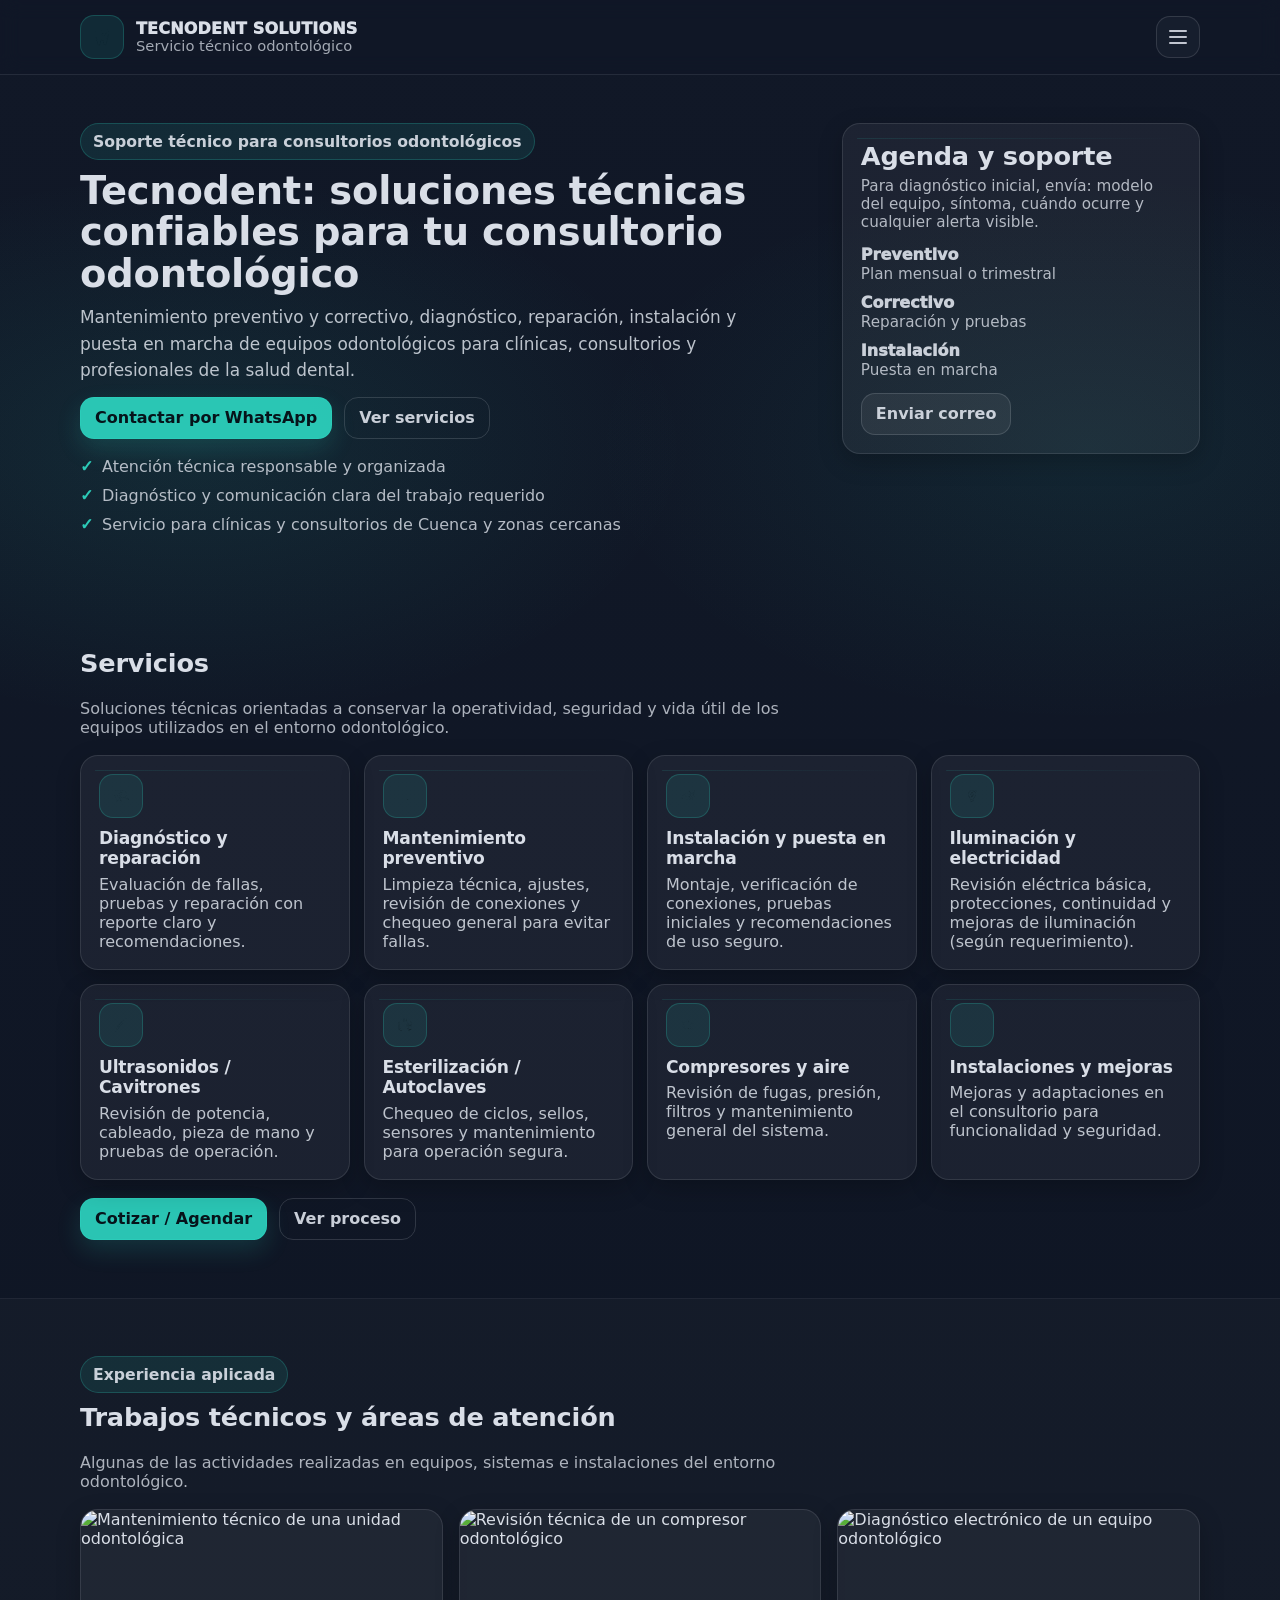
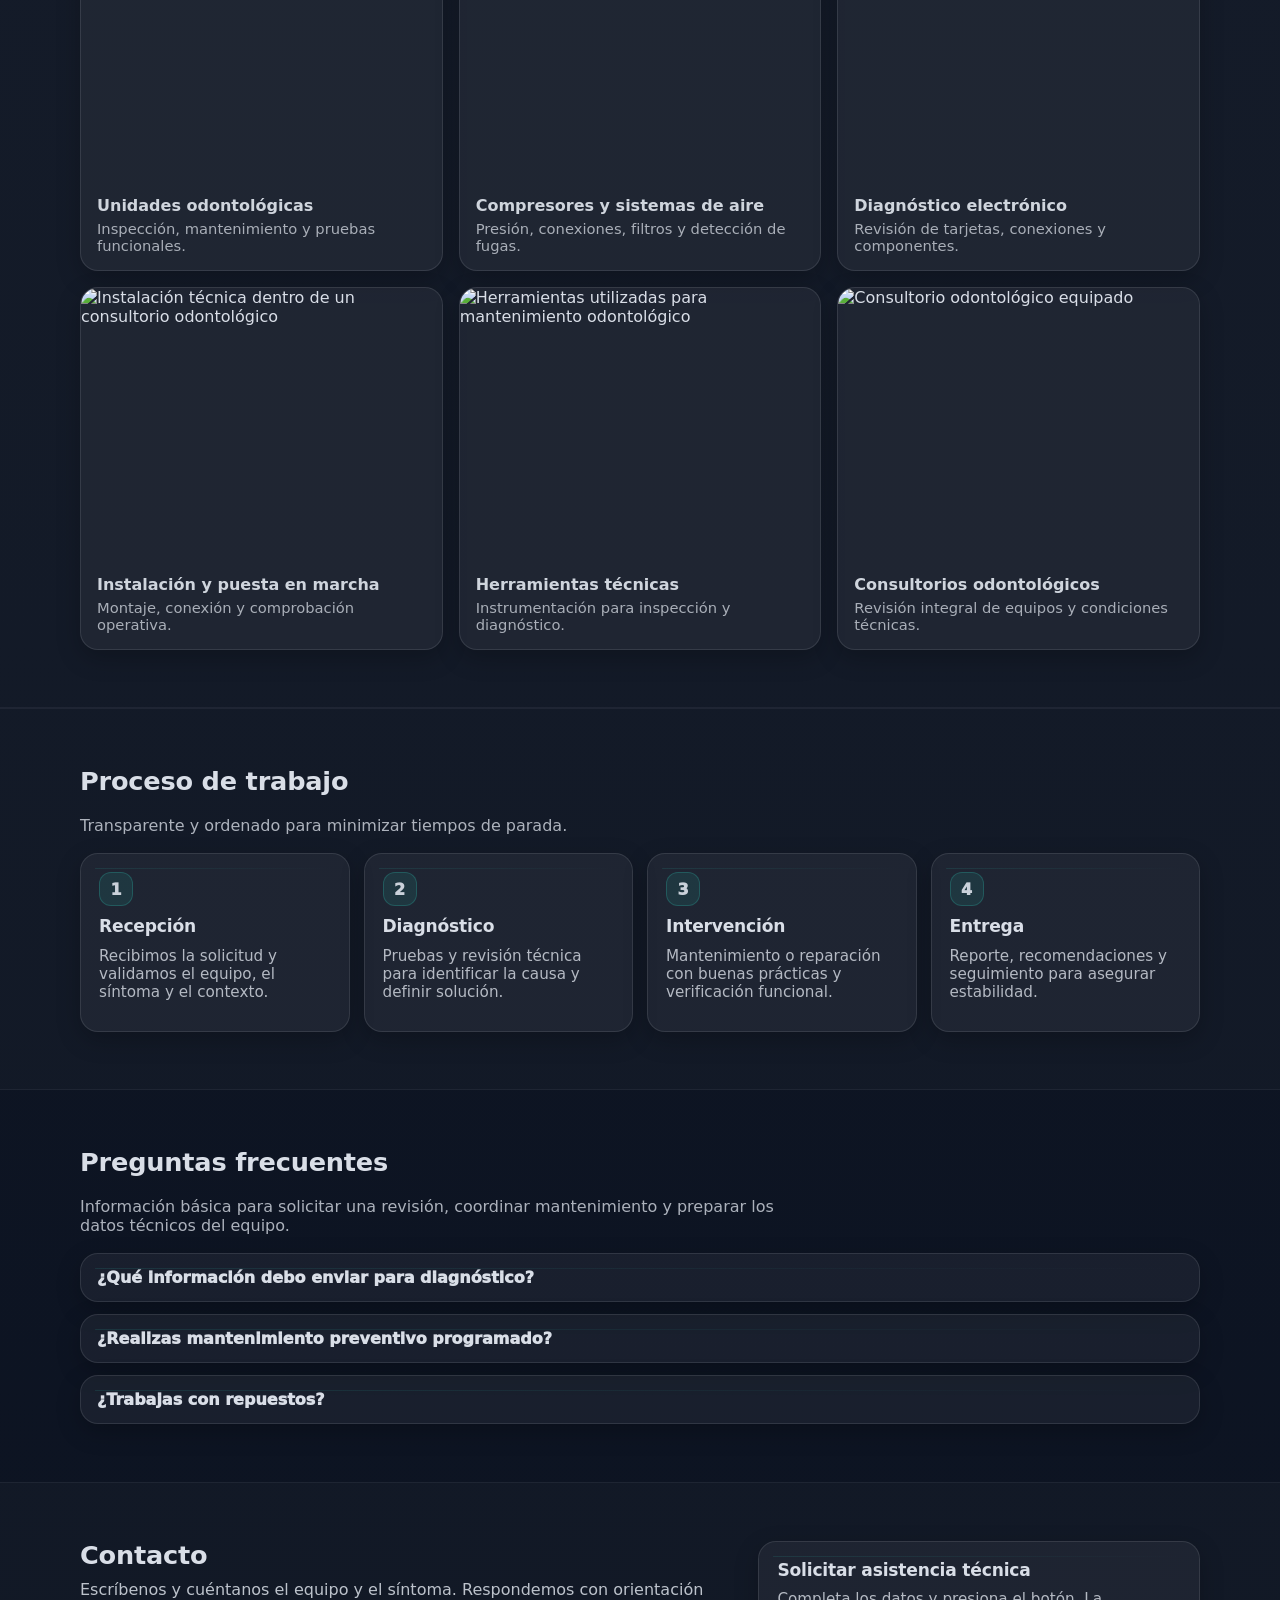
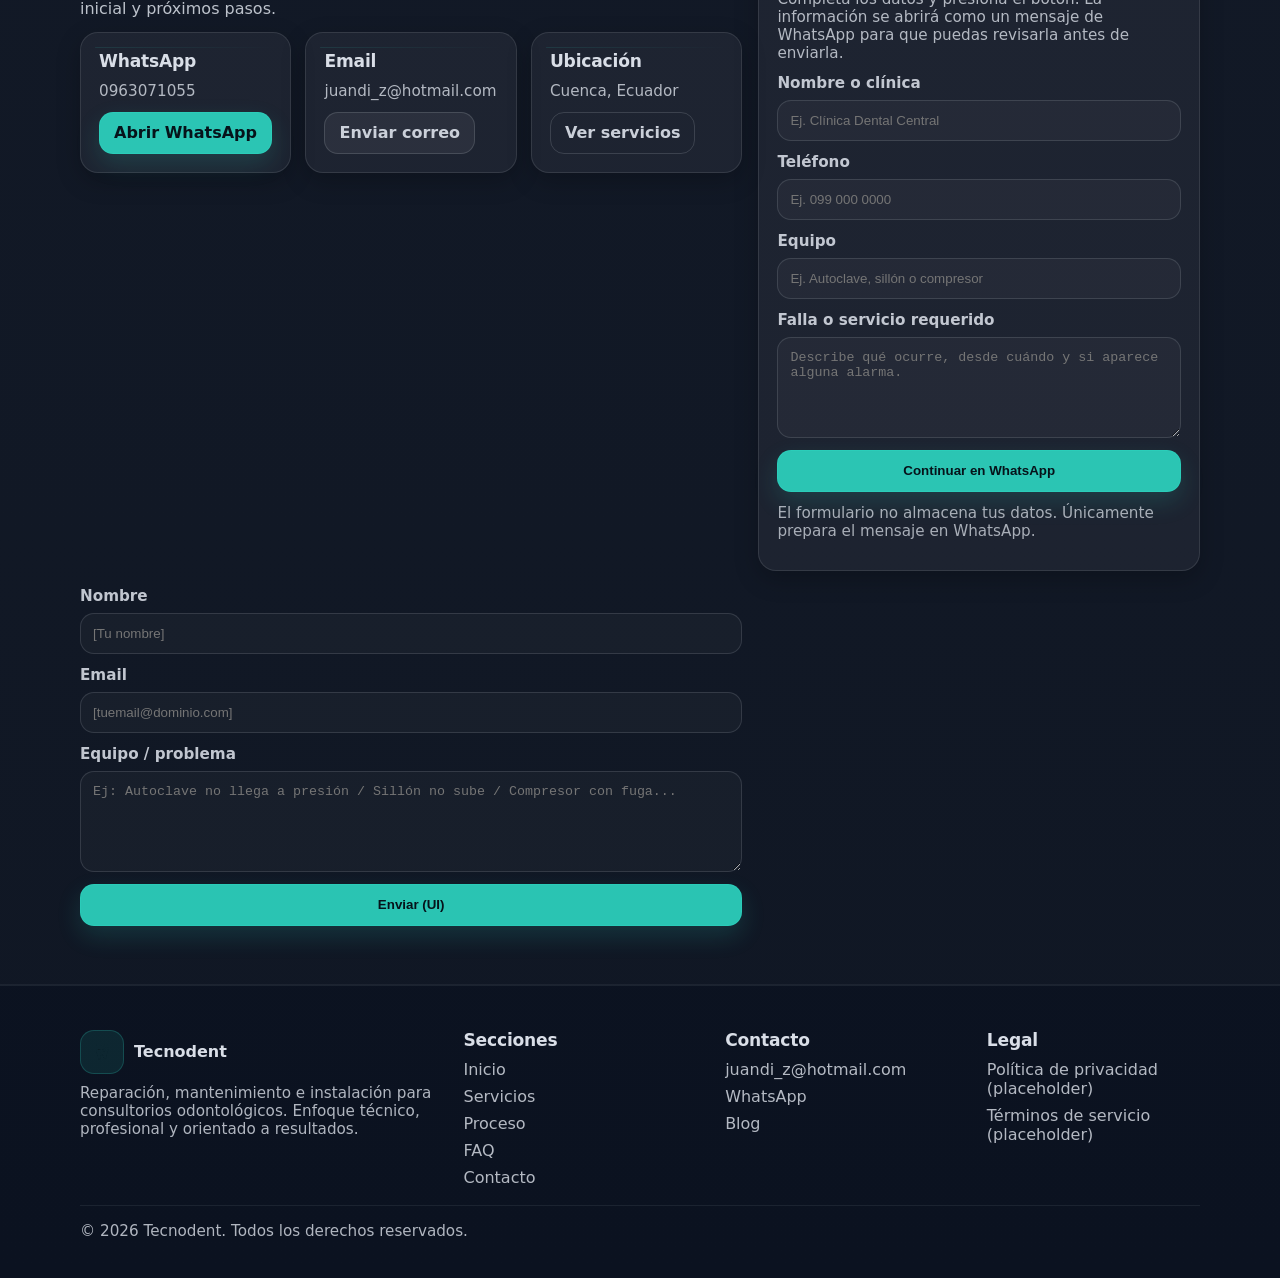
==== commit 9c6bd81d: "Mejora diseño, y contacto de Tecnodent Solutions" ====
--- a/index.html
+++ b/index.html
@@ -1,361 +1,709 @@
 <!doctype html>
 <html lang="es">
-<head>
-  <meta charset="utf-8" />
-  <meta name="viewport" content="width=device-width, initial-scale=1" />
-  <title>Tecnodent | Servicio técnico odontológico</title>
-  <meta name="description" content="Reparación, mantenimiento e instalación para consultorios odontológicos. Diagnóstico profesional, seguimiento y confianza." />
-  <meta name="theme-color" content="#111827" />
-  <link rel="stylesheet" href="styles.css" />
-</head>
-
-<body>
-  <!-- Skip link para accesibilidad (salta directo al contenido principal) -->
-  <a class="skip-link" href="#contenido">Saltar al contenido</a>
-
-  <!-- Header sticky: navegación principal -->
-  <header class="site-header" role="banner">
-    <div class="container header-inner">
-      <a class="brand" href="#inicio" aria-label="Ir al inicio">
-        <span class="brand-mark" aria-hidden="true">
-          <img
-            class="brand-mark__img"
-            src="assets/img/Logo.svg"
-            width="28"
-            height="28"
-            alt=""
-            decoding="async"
-          />
-        </span>
-
-        <span class="brand-text">
-          <span class="brand-name">Tecnodent</span>
-          <span class="brand-tag">Servicio técnico odontológico</span>
-        </span>
-      </a>
-
-      <details class="nav-wrap">
-        <summary class="nav-summary" aria-label="Abrir menú">
-          <span class="sr-only">Abrir menú</span>
-          <span class="nav-icon" aria-hidden="true"></span>
-        </summary>
-
-        <nav class="nav" aria-label="Navegación principal">
-          <a href="#servicios">Servicios</a>
-          <a href="#proceso">Proceso</a>
-          <a href="#faq">FAQ</a>
-          <a href="#contacto" class="nav-cta">Contacto</a>
-          <a href="blog.html">Blog</a>
-        </nav>
-      </details>
-    </div>
-  </header>
-
-  <main id="contenido">
-    <!-- Hero / Inicio -->
-    <section id="inicio" class="hero">
-      <div class="container hero-grid">
-        <div>
-          <p class="eyebrow"><span class="badge">Soporte técnico para consultorios odontológicos</span></p>
-          <h1>Tecnodent: soluciones técnicas confiables para tu consultorio odontológico</h1>
-          <p class="lead">Mantenimiento preventivo, correctivo, instalación y mejoras. Diagnóstico claro, trabajo limpio y seguimiento.</p>
-
-          <div class="hero-actions">
-            <a class="btn btn-primary" id="cta-whatsapp" href="https://wa.me/593963071055" aria-label="Escribir por WhatsApp">
-              Contactar por WhatsApp
-            </a>
-            <a class="btn btn-ghost" href="#servicios">Ver servicios</a>
-          </div>
-
-          <ul class="hero-bullets">
-            <li>Atención rápida y profesional</li>
-            <li>Repuestos y soluciones seguras</li>
-            <li>Orientación técnica y recomendaciones</li>
-          </ul>
-        </div>
-
-        <div class="hero-card card">
-          <h2 class="h3">Agenda y soporte</h2>
-          <p class="small">Para diagnóstico inicial, envía: modelo del equipo, síntoma, cuándo ocurre y cualquier alerta visible.</p>
-
-          <div class="mini-stats">
-            <div>
-              <span class="stat">Preventivo</span>
-              <span class="small">Plan mensual o trimestral</span>
-            </div>
-            <div>
-              <span class="stat">Correctivo</span>
-              <span class="small">Reparación y pruebas</span>
-            </div>
-            <div>
-              <span class="stat">Instalación</span>
-              <span class="small">Puesta en marcha</span>
-            </div>
-          </div>
-
-          <a class="btn btn-secondary" href="mailto:juandi_z@hotmail.com">Enviar correo</a>
-        </div>
+  <head>
+    <meta charset="utf-8" />
+    <meta name="viewport" content="width=device-width, initial-scale=1" />
+    <title>Tecnodent | Servicio técnico odontológico</title>
+    <meta
+      name="description"
+      content="Reparación, mantenimiento e instalación para consultorios odontológicos. Diagnóstico profesional, seguimiento y confianza."
+    />
+    <meta name="theme-color" content="#111827" />
+    <link rel="stylesheet" href="styles.css" />
+  </head>
+
+  <body>
+    <!-- Skip link para accesibilidad (salta directo al contenido principal) -->
+    <a class="skip-link" href="#contenido">Saltar al contenido</a>
+
+    <!-- Header sticky: navegación principal -->
+    <header class="site-header" role="banner">
+      <div class="container header-inner">
+        <a class="brand" href="#inicio" aria-label="Ir al inicio">
+          <span class="brand-mark" aria-hidden="true">
+            <img
+              class="brand-mark__img"
+              src="assets/img/Logo.svg"
+              width="28"
+              height="28"
+              alt=""
+              decoding="async"
+            />
+          </span>
+
+          <span class="brand-text">
+            <span class="brand-name">TECNODENT SOLUTIONS</span>
+            <span class="brand-tag">Servicio técnico odontológico</span>
+          </span>
+        </a>
+
+        <details class="nav-wrap">
+          <summary class="nav-summary" aria-label="Abrir menú">
+            <span class="sr-only">Abrir menú</span>
+            <span class="nav-icon" aria-hidden="true"></span>
+          </summary>
+
+          <nav class="nav" aria-label="Navegación principal">
+            <a href="#servicios">Servicios</a>
+            <a href="#trabajos">Trabajos</a>
+            <a href="#proceso">Proceso</a>
+            <a href="#faq">FAQ</a>
+            <a href="#contacto" class="nav-cta">Contacto</a>
+            <a href="blog.html">Blog</a>
+          </nav>
+        </details>
       </div>
-    </section>
-
-    <!-- Servicios -->
-    <section id="servicios" class="section">
-      <div class="container">
-        <header class="section-header">
-          <h2>Servicios</h2>
-          <p>Soluciones para equipos críticos del consultorio. Selecciona lo que más te interesa y ajusta el texto a tu oferta real.</p>
-        </header>
-
-        <div class="grid cards-8">
-          <!-- Card 1 -->
-          <article class="card service-card" data-service="diagnostico-y-reparacion">
-            <div class="icon" aria-hidden="true">
-              <img src="assets/img/diagnostico-y-reparacion.svg" width="22" height="22" alt="" decoding="async" />
-            </div>
-            <h3>Diagnóstico y reparación</h3>
-            <p>Evaluación de fallas, pruebas y reparación con reporte claro y recomendaciones.</p>
-          </article>
-
-          <!-- Card 2 -->
-          <article class="card service-card" data-service="mantenimiento-preventivo">
-            <div class="icon" aria-hidden="true">
-              <img src="assets/img/mantenimiento-preventivo.svg" width="22" height="22" alt="" decoding="async" />
-            </div>
-            <h3>Mantenimiento preventivo</h3>
-            <p>Limpieza técnica, ajustes, revisión de conexiones y chequeo general para evitar fallas.</p>
-          </article>
-
-          <!-- Card 3 -->
-          <article class="card service-card" data-service="instalacion-y-puesta-en-marcha">
-            <div class="icon" aria-hidden="true">
-              <img src="assets/img/instalacion-y-puesta-en-marcha.svg" width="22" height="22" alt="" decoding="async" />
-            </div>
-            <h3>Instalación y puesta en marcha</h3>
-            <p>Montaje, verificación de conexiones, pruebas iniciales y recomendaciones de uso seguro.</p>
-          </article>
-
-          <!-- Card 4 -->
-          <article class="card service-card" data-service="iluminacion-y-electricidad">
-            <div class="icon" aria-hidden="true">
-              <img src="assets/img/iluminacion-y-electricidad.svg" width="22" height="22" alt="" decoding="async" />
-            </div>
-            <h3>Iluminación y electricidad</h3>
-            <p>Revisión eléctrica básica, protecciones, continuidad y mejoras de iluminación (según requerimiento).</p>
-          </article>
-
-          <!-- Card 5 -->
-          <article class="card service-card" data-service="ultrasonidos-cavitrones">
-            <div class="icon" aria-hidden="true">
-              <img src="assets/img/ultrasonidos-cavitrones.svg" width="22" height="22" alt="" decoding="async" />
-            </div>
-            <h3>Ultrasonidos / Cavitrones</h3>
-            <p>Revisión de potencia, cableado, pieza de mano y pruebas de operación.</p>
-          </article>
-
-          <!-- Card 6 -->
-          <article class="card service-card" data-service="autoclaves-y-esterilizacion">
-            <div class="icon" aria-hidden="true">
-              <img src="assets/img/autoclaves-y-esterilizacion.svg" width="22" height="22" alt="" decoding="async" />
-            </div>
-            <h3>Esterilización / Autoclaves</h3>
-            <p>Chequeo de ciclos, sellos, sensores y mantenimiento para operación segura.</p>
-          </article>
-
-          <!-- Card 7 -->
-          <article class="card service-card" data-service="compresores-y-aire">
-            <div class="icon" aria-hidden="true">
-              <img src="assets/img/compresores-y-aire.svg" width="22" height="22" alt="" decoding="async" />
-            </div>
-            <h3>Compresores y aire</h3>
-            <p>Revisión de fugas, presión, filtros y mantenimiento general del sistema.</p>
-          </article>
-
-          <!-- Card 8 (sin SVG disponible) -->
-          <article class="card service-card" data-service="instalaciones-y-mejoras">
-            <div class="icon" aria-hidden="true"></div>
-            <h3>Instalaciones y mejoras</h3>
-            <p>Mejoras y adaptaciones en el consultorio para funcionalidad y seguridad.</p>
-          </article>
-        </div>
-
-        <div class="section-cta">
-          <a class="btn btn-primary" href="#contacto">Cotizar / Agendar</a>
-          <a class="btn btn-ghost" href="#proceso">Ver proceso</a>
-        </div>
-      </div>
-    </section>
-
-    <!-- Proceso -->
-    <section id="proceso" class="section section-muted">
-      <div class="container">
-        <header class="section-header">
-          <h2>Proceso de trabajo</h2>
-          <p>Transparente y ordenado para minimizar tiempos de parada.</p>
-        </header>
-
-        <div class="grid cards-4 process">
-          <article class="card">
-            <div class="step">1</div>
-            <h3>Recepción</h3>
-            <p class="small">Recibimos la solicitud y validamos el equipo, el síntoma y el contexto.</p>
-          </article>
-
-          <article class="card">
-            <div class="step">2</div>
-            <h3>Diagnóstico</h3>
-            <p class="small">Pruebas y revisión técnica para identificar la causa y definir solución.</p>
-          </article>
-
-          <article class="card">
-            <div class="step">3</div>
-            <h3>Intervención</h3>
-            <p class="small">Mantenimiento o reparación con buenas prácticas y verificación funcional.</p>
-          </article>
-
-          <article class="card">
-            <div class="step">4</div>
-            <h3>Entrega</h3>
-            <p class="small">Reporte, recomendaciones y seguimiento para asegurar estabilidad.</p>
-          </article>
-        </div>
-      </div>
-    </section>
-
-    <!-- FAQ -->
-    <section id="faq" class="section">
-      <div class="container">
-        <header class="section-header">
-          <h2>Preguntas frecuentes</h2>
-          <p>Respuestas rápidas. Puedes editar el contenido según tu oferta real.</p>
-        </header>
-
-        <div class="accordion">
-          <details class="card">
-            <summary>¿Qué información debo enviar para diagnóstico?</summary>
-            <div class="details-content small">
-              Modelo del equipo, descripción del síntoma, cuándo ocurre, fotos o videos si es posible y cualquier alarma o código.
-            </div>
-          </details>
-
-          <details class="card">
-            <summary>¿Realizas mantenimiento preventivo programado?</summary>
-            <div class="details-content small">
-              Sí. Se puede planificar mensual o trimestral según carga de trabajo y criticidad de equipos.
-            </div>
-          </details>
-
-          <details class="card">
-            <summary>¿Trabajas con repuestos?</summary>
-            <div class="details-content small">
-              Dependiendo del equipo, se gestionan repuestos compatibles y se valida funcionamiento antes de entrega.
-            </div>
-          </details>
-        </div>
-      </div>
-    </section>
-
-    <!-- Contacto -->
-    <section id="contacto" class="section section-muted">
-      <div class="container split">
-        <div>
-          <h2>Contacto</h2>
-          <p>Escríbenos y cuéntanos el equipo y el síntoma. Respondemos con orientación inicial y próximos pasos.</p>
-
-          <div class="contact-cards">
-            <div class="card">
-              <h3>WhatsApp</h3>
-              <p class="small">0963071055</p>
-              <a class="btn btn-primary" id="contacto-whatsapp" href="https://wa.me/593963071055">Abrir WhatsApp</a>
-            </div>
-
-            <div class="card">
-              <h3>Email</h3>
-              <p class="small">juandi_z@hotmail.com</p>
-              <a class="btn btn-secondary" href="mailto:juandi_z@hotmail.com">Enviar correo</a>
-            </div>
-
-            <div class="card">
-              <h3>Ubicación</h3>
-              <p class="small">Cuenca, Ecuador</p>
+    </header>
+
+    <main id="contenido">
+      <!-- Hero / Inicio -->
+      <section id="inicio" class="hero">
+        <div class="container hero-grid">
+          <div>
+            <p class="eyebrow">
+              <span class="badge"
+                >Soporte técnico para consultorios odontológicos</span
+              >
+            </p>
+            <h1>
+              Tecnodent: soluciones técnicas confiables para tu consultorio
+              odontológico
+            </h1>
+            <p class="lead">
+              Mantenimiento preventivo y correctivo, diagnóstico, reparación,
+              instalación y puesta en marcha de equipos odontológicos para
+              clínicas, consultorios y profesionales de la salud dental.
+            </p>
+
+            <div class="hero-actions">
+              <a
+                class="btn btn-primary"
+                id="cta-whatsapp"
+                href="https://wa.me/593963071055"
+                aria-label="Escribir por WhatsApp"
+              >
+                Contactar por WhatsApp
+              </a>
               <a class="btn btn-ghost" href="#servicios">Ver servicios</a>
             </div>
-          </div>
-        </div>
-
-        <div class="card">
-          <h3 class="h3">Formulario (UI)</h3>
-          <p class="small">Este formulario es solo visual por ahora. Más adelante lo conectamos con JavaScript o un servicio.</p>
+
+            <ul class="hero-bullets">
+              <li>Atención técnica responsable y organizada</li>
+              <li>Diagnóstico y comunicación clara del trabajo requerido</li>
+              <li>
+                Servicio para clínicas y consultorios de Cuenca y zonas cercanas
+              </li>
+            </ul>
+          </div>
+
+          <div class="hero-card card">
+            <h2 class="h3">Agenda y soporte</h2>
+            <p class="small">
+              Para diagnóstico inicial, envía: modelo del equipo, síntoma,
+              cuándo ocurre y cualquier alerta visible.
+            </p>
+
+            <div class="mini-stats">
+              <div>
+                <span class="stat">Preventivo</span>
+                <span class="small">Plan mensual o trimestral</span>
+              </div>
+              <div>
+                <span class="stat">Correctivo</span>
+                <span class="small">Reparación y pruebas</span>
+              </div>
+              <div>
+                <span class="stat">Instalación</span>
+                <span class="small">Puesta en marcha</span>
+              </div>
+            </div>
+
+            <a class="btn btn-secondary" href="mailto:juandi_z@hotmail.com"
+              >Enviar correo</a
+            >
+          </div>
+        </div>
+      </section>
+
+      <!-- Servicios -->
+      <section id="servicios" class="section">
+        <div class="container">
+          <header class="section-header">
+            <h2>Servicios</h2>
+            <p>
+              Soluciones técnicas orientadas a conservar la operatividad,
+              seguridad y vida útil de los equipos utilizados en el entorno
+              odontológico.
+            </p>
+          </header>
+
+          <div class="grid cards-8">
+            <!-- Card 1 -->
+            <article
+              class="card service-card"
+              data-service="diagnostico-y-reparacion"
+            >
+              <div class="icon" aria-hidden="true">
+                <img
+                  src="assets/img/diagnostico-y-reparacion.svg"
+                  width="22"
+                  height="22"
+                  alt=""
+                  decoding="async"
+                />
+              </div>
+              <h3>Diagnóstico y reparación</h3>
+              <p>
+                Evaluación de fallas, pruebas y reparación con reporte claro y
+                recomendaciones.
+              </p>
+            </article>
+
+            <!-- Card 2 -->
+            <article
+              class="card service-card"
+              data-service="mantenimiento-preventivo"
+            >
+              <div class="icon" aria-hidden="true">
+                <img
+                  src="assets/img/mantenimiento-preventivo.svg"
+                  width="22"
+                  height="22"
+                  alt=""
+                  decoding="async"
+                />
+              </div>
+              <h3>Mantenimiento preventivo</h3>
+              <p>
+                Limpieza técnica, ajustes, revisión de conexiones y chequeo
+                general para evitar fallas.
+              </p>
+            </article>
+
+            <!-- Card 3 -->
+            <article
+              class="card service-card"
+              data-service="instalacion-y-puesta-en-marcha"
+            >
+              <div class="icon" aria-hidden="true">
+                <img
+                  src="assets/img/instalacion-y-puesta-en-marcha.svg"
+                  width="22"
+                  height="22"
+                  alt=""
+                  decoding="async"
+                />
+              </div>
+              <h3>Instalación y puesta en marcha</h3>
+              <p>
+                Montaje, verificación de conexiones, pruebas iniciales y
+                recomendaciones de uso seguro.
+              </p>
+            </article>
+
+            <!-- Card 4 -->
+            <article
+              class="card service-card"
+              data-service="iluminacion-y-electricidad"
+            >
+              <div class="icon" aria-hidden="true">
+                <img
+                  src="assets/img/iluminacion-y-electricidad.svg"
+                  width="22"
+                  height="22"
+                  alt=""
+                  decoding="async"
+                />
+              </div>
+              <h3>Iluminación y electricidad</h3>
+              <p>
+                Revisión eléctrica básica, protecciones, continuidad y mejoras
+                de iluminación (según requerimiento).
+              </p>
+            </article>
+
+            <!-- Card 5 -->
+            <article
+              class="card service-card"
+              data-service="ultrasonidos-cavitrones"
+            >
+              <div class="icon" aria-hidden="true">
+                <img
+                  src="assets/img/ultrasonidos-cavitrones.svg"
+                  width="22"
+                  height="22"
+                  alt=""
+                  decoding="async"
+                />
+              </div>
+              <h3>Ultrasonidos / Cavitrones</h3>
+              <p>
+                Revisión de potencia, cableado, pieza de mano y pruebas de
+                operación.
+              </p>
+            </article>
+
+            <!-- Card 6 -->
+            <article
+              class="card service-card"
+              data-service="autoclaves-y-esterilizacion"
+            >
+              <div class="icon" aria-hidden="true">
+                <img
+                  src="assets/img/autoclaves-y-esterilizacion.svg"
+                  width="22"
+                  height="22"
+                  alt=""
+                  decoding="async"
+                />
+              </div>
+              <h3>Esterilización / Autoclaves</h3>
+              <p>
+                Chequeo de ciclos, sellos, sensores y mantenimiento para
+                operación segura.
+              </p>
+            </article>
+
+            <!-- Card 7 -->
+            <article
+              class="card service-card"
+              data-service="compresores-y-aire"
+            >
+              <div class="icon" aria-hidden="true">
+                <img
+                  src="assets/img/compresores-y-aire.svg"
+                  width="22"
+                  height="22"
+                  alt=""
+                  decoding="async"
+                />
+              </div>
+              <h3>Compresores y aire</h3>
+              <p>
+                Revisión de fugas, presión, filtros y mantenimiento general del
+                sistema.
+              </p>
+            </article>
+
+            <!-- Card 8 (sin SVG disponible) -->
+            <article
+              class="card service-card"
+              data-service="instalaciones-y-mejoras"
+            >
+              <div class="icon" aria-hidden="true"></div>
+              <h3>Instalaciones y mejoras</h3>
+              <p>
+                Mejoras y adaptaciones en el consultorio para funcionalidad y
+                seguridad.
+              </p>
+            </article>
+          </div>
+
+          <div class="section-cta">
+            <a class="btn btn-primary" href="#contacto">Cotizar / Agendar</a>
+            <a class="btn btn-ghost" href="#proceso">Ver proceso</a>
+          </div>
+        </div>
+      </section>
+      <section id="trabajos" class="section section-muted">
+        <div class="container">
+          <header class="section-header">
+            <p class="eyebrow">
+              <span class="badge">Experiencia aplicada</span>
+            </p>
+
+            <h2>Trabajos técnicos y áreas de atención</h2>
+
+            <p>
+              Algunas de las actividades realizadas en equipos, sistemas e
+              instalaciones del entorno odontológico.
+            </p>
+          </header>
+
+          <div class="work-grid">
+            <figure class="work-card">
+              <img
+                src="assets/fotos/mantenimiento-sillon.webp"
+                alt="Mantenimiento técnico de una unidad odontológica"
+                width="1400"
+                height="1050"
+                loading="lazy"
+                decoding="async"
+              />
+              <figcaption>
+                <strong>Unidades odontológicas</strong>
+                <span>Inspección, mantenimiento y pruebas funcionales.</span>
+              </figcaption>
+            </figure>
+
+            <figure class="work-card">
+              <img
+                src="assets/fotos/revision-compresor.webp"
+                alt="Revisión técnica de un compresor odontológico"
+                width="1400"
+                height="1050"
+                loading="lazy"
+                decoding="async"
+              />
+              <figcaption>
+                <strong>Compresores y sistemas de aire</strong>
+                <span>Presión, conexiones, filtros y detección de fugas.</span>
+              </figcaption>
+            </figure>
+
+            <figure class="work-card">
+              <img
+                src="assets/fotos/reparacion-electronica.webp"
+                alt="Diagnóstico electrónico de un equipo odontológico"
+                width="1400"
+                height="1050"
+                loading="lazy"
+                decoding="async"
+              />
+              <figcaption>
+                <strong>Diagnóstico electrónico</strong>
+                <span>Revisión de tarjetas, conexiones y componentes.</span>
+              </figcaption>
+            </figure>
+
+            <figure class="work-card">
+              <img
+                src="assets/fotos/instalacion-consultorio.webp"
+                alt="Instalación técnica dentro de un consultorio odontológico"
+                width="1400"
+                height="1050"
+                loading="lazy"
+                decoding="async"
+              />
+              <figcaption>
+                <strong>Instalación y puesta en marcha</strong>
+                <span>Montaje, conexión y comprobación operativa.</span>
+              </figcaption>
+            </figure>
+
+            <figure class="work-card">
+              <img
+                src="assets/fotos/herramientas-tecnicas.webp"
+                alt="Herramientas utilizadas para mantenimiento odontológico"
+                width="1400"
+                height="1050"
+                loading="lazy"
+                decoding="async"
+              />
+              <figcaption>
+                <strong>Herramientas técnicas</strong>
+                <span>Instrumentación para inspección y diagnóstico.</span>
+              </figcaption>
+            </figure>
+
+            <figure class="work-card">
+              <img
+                src="assets/fotos/consultorio-odontologico.webp"
+                alt="Consultorio odontológico equipado"
+                width="1400"
+                height="1050"
+                loading="lazy"
+                decoding="async"
+              />
+              <figcaption>
+                <strong>Consultorios odontológicos</strong>
+                <span
+                  >Revisión integral de equipos y condiciones técnicas.</span
+                >
+              </figcaption>
+            </figure>
+          </div>
+        </div>
+      </section>
+      <!-- Proceso -->
+      <section id="proceso" class="section section-muted">
+        <div class="container">
+          <header class="section-header">
+            <h2>Proceso de trabajo</h2>
+            <p>Transparente y ordenado para minimizar tiempos de parada.</p>
+          </header>
+
+          <div class="grid cards-4 process">
+            <article class="card">
+              <div class="step">1</div>
+              <h3>Recepción</h3>
+              <p class="small">
+                Recibimos la solicitud y validamos el equipo, el síntoma y el
+                contexto.
+              </p>
+            </article>
+
+            <article class="card">
+              <div class="step">2</div>
+              <h3>Diagnóstico</h3>
+              <p class="small">
+                Pruebas y revisión técnica para identificar la causa y definir
+                solución.
+              </p>
+            </article>
+
+            <article class="card">
+              <div class="step">3</div>
+              <h3>Intervención</h3>
+              <p class="small">
+                Mantenimiento o reparación con buenas prácticas y verificación
+                funcional.
+              </p>
+            </article>
+
+            <article class="card">
+              <div class="step">4</div>
+              <h3>Entrega</h3>
+              <p class="small">
+                Reporte, recomendaciones y seguimiento para asegurar
+                estabilidad.
+              </p>
+            </article>
+          </div>
+        </div>
+      </section>
+
+      <!-- FAQ -->
+      <section id="faq" class="section">
+        <div class="container">
+          <header class="section-header">
+            <h2>Preguntas frecuentes</h2>
+            <p>
+              Información básica para solicitar una revisión, coordinar
+              mantenimiento y preparar los datos técnicos del equipo.
+            </p>
+          </header>
+
+          <div class="accordion">
+            <details class="card">
+              <summary>¿Qué información debo enviar para diagnóstico?</summary>
+              <div class="details-content small">
+                Modelo del equipo, descripción del síntoma, cuándo ocurre, fotos
+                o videos si es posible y cualquier alarma o código.
+              </div>
+            </details>
+
+            <details class="card">
+              <summary>¿Realizas mantenimiento preventivo programado?</summary>
+              <div class="details-content small">
+                Sí. Se puede planificar mensual o trimestral según carga de
+                trabajo y criticidad de equipos.
+              </div>
+            </details>
+
+            <details class="card">
+              <summary>¿Trabajas con repuestos?</summary>
+              <div class="details-content small">
+                Dependiendo del equipo, se gestionan repuestos compatibles y se
+                valida funcionamiento antes de entrega.
+              </div>
+            </details>
+          </div>
+        </div>
+      </section>
+
+      <!-- Contacto -->
+      <section id="contacto" class="section section-muted">
+        <div class="container split">
+          <div>
+            <h2>Contacto</h2>
+            <p>
+              Escríbenos y cuéntanos el equipo y el síntoma. Respondemos con
+              orientación inicial y próximos pasos.
+            </p>
+
+            <div class="contact-cards">
+              <div class="card">
+                <h3>WhatsApp</h3>
+                <p class="small">0963071055</p>
+                <a
+                  class="btn btn-primary"
+                  id="contacto-whatsapp"
+                  href="https://wa.me/593963071055"
+                  >Abrir WhatsApp</a
+                >
+              </div>
+
+              <div class="card">
+                <h3>Email</h3>
+                <p class="small">juandi_z@hotmail.com</p>
+                <a class="btn btn-secondary" href="mailto:juandi_z@hotmail.com"
+                  >Enviar correo</a
+                >
+              </div>
+
+              <div class="card">
+                <h3>Ubicación</h3>
+                <p class="small">Cuenca, Ecuador</p>
+                <a class="btn btn-ghost" href="#servicios">Ver servicios</a>
+              </div>
+            </div>
+          </div>
+
+          <div class="card">
+            <h3 class="h3">Solicitar asistencia técnica</h3>
+
+            <p class="small">
+              Completa los datos y presiona el botón. La información se abrirá
+              como un mensaje de WhatsApp para que puedas revisarla antes de
+              enviarla.
+            </p>
+
+            <form class="form" id="whatsapp-form">
+              <label for="contact-name">
+                Nombre o clínica
+                <input
+                  id="contact-name"
+                  type="text"
+                  name="name"
+                  autocomplete="name"
+                  placeholder="Ej. Clínica Dental Central"
+                  required
+                />
+              </label>
+
+              <label for="contact-phone">
+                Teléfono
+                <input
+                  id="contact-phone"
+                  type="tel"
+                  name="phone"
+                  autocomplete="tel"
+                  placeholder="Ej. 099 000 0000"
+                />
+              </label>
+
+              <label for="contact-equipment">
+                Equipo
+                <input
+                  id="contact-equipment"
+                  type="text"
+                  name="equipment"
+                  placeholder="Ej. Autoclave, sillón o compresor"
+                  required
+                />
+              </label>
+
+              <label for="contact-message">
+                Falla o servicio requerido
+                <textarea
+                  id="contact-message"
+                  name="message"
+                  rows="5"
+                  placeholder="Describe qué ocurre, desde cuándo y si aparece alguna alarma."
+                  required
+                ></textarea>
+              </label>
+
+              <button class="btn btn-primary" type="submit">
+                Continuar en WhatsApp
+              </button>
+
+              <p class="small muted">
+                El formulario no almacena tus datos. Únicamente prepara el
+                mensaje en WhatsApp.
+              </p>
+            </form>
+          </div>
 
           <form class="form" action="#" method="post" novalidate>
             <label>
               Nombre
-              <input type="text" name="name" autocomplete="name" placeholder="[Tu nombre]" />
+              <input
+                type="text"
+                name="name"
+                autocomplete="name"
+                placeholder="[Tu nombre]"
+              />
             </label>
 
             <label>
               Email
-              <input type="email" name="email" autocomplete="email" placeholder="[tuemail@dominio.com]" />
+              <input
+                type="email"
+                name="email"
+                autocomplete="email"
+                placeholder="[tuemail@dominio.com]"
+              />
             </label>
 
             <label>
               Equipo / problema
-              <textarea name="message" rows="5" placeholder="Ej: Autoclave no llega a presión / Sillón no sube / Compresor con fuga..."></textarea>
+              <textarea
+                name="message"
+                rows="5"
+                placeholder="Ej: Autoclave no llega a presión / Sillón no sube / Compresor con fuga..."
+              ></textarea>
             </label>
 
             <button class="btn btn-primary" type="submit">Enviar (UI)</button>
           </form>
         </div>
+      </section>
+    </main>
+
+    <!-- Footer -->
+    <footer class="site-footer">
+      <div class="container footer-grid">
+        <div>
+          <div class="footer-brand">
+            <span class="brand-mark" aria-hidden="true">
+              <img
+                class="brand-mark__img"
+                src="assets/img/Logo.svg"
+                width="26"
+                height="26"
+                alt=""
+                decoding="async"
+              />
+            </span>
+            <strong>Tecnodent</strong>
+          </div>
+          <p class="small">
+            Reparación, mantenimiento e instalación para consultorios
+            odontológicos. Enfoque técnico, profesional y orientado a
+            resultados.
+          </p>
+        </div>
+
+        <div>
+          <h3>Secciones</h3>
+          <ul class="footer-links">
+            <li><a href="#inicio">Inicio</a></li>
+            <li><a href="#servicios">Servicios</a></li>
+            <li><a href="#proceso">Proceso</a></li>
+            <li><a href="#faq">FAQ</a></li>
+            <li><a href="#contacto">Contacto</a></li>
+          </ul>
+        </div>
+
+        <div>
+          <h3>Contacto</h3>
+          <ul class="footer-links">
+            <li>
+              <a href="mailto:juandi_z@hotmail.com">juandi_z@hotmail.com</a>
+            </li>
+            <li><a href="https://wa.me/593963071055">WhatsApp</a></li>
+            <li><a href="blog.html">Blog</a></li>
+          </ul>
+        </div>
+
+        <div>
+          <h3>Legal</h3>
+          <ul class="footer-links">
+            <li><a href="#">Política de privacidad (placeholder)</a></li>
+            <li><a href="#">Términos de servicio (placeholder)</a></li>
+          </ul>
+        </div>
       </div>
-    </section>
-  </main>
-
-  <!-- Footer -->
-  <footer class="site-footer">
-    <div class="container footer-grid">
-      <div>
-        <div class="footer-brand">
-          <span class="brand-mark" aria-hidden="true">
-            <img class="brand-mark__img" src="assets/img/Logo.svg" width="26" height="26" alt="" decoding="async" />
-          </span>
-          <strong>Tecnodent</strong>
-        </div>
+
+      <div class="container footer-bottom">
         <p class="small">
-          Reparación, mantenimiento e instalación para consultorios odontológicos. Enfoque técnico, profesional y orientado a resultados.
+          © <span id="year">2026</span> Tecnodent. Todos los derechos
+          reservados.
         </p>
       </div>
-
-      <div>
-        <h3>Secciones</h3>
-        <ul class="footer-links">
-          <li><a href="#inicio">Inicio</a></li>
-          <li><a href="#servicios">Servicios</a></li>
-          <li><a href="#proceso">Proceso</a></li>
-          <li><a href="#faq">FAQ</a></li>
-          <li><a href="#contacto">Contacto</a></li>
-        </ul>
-      </div>
-
-      <div>
-        <h3>Contacto</h3>
-        <ul class="footer-links">
-          <li><a href="mailto:juandi_z@hotmail.com">juandi_z@hotmail.com</a></li>
-          <li><a href="https://wa.me/593963071055">WhatsApp</a></li>
-          <li><a href="blog.html">Blog</a></li>
-        </ul>
-      </div>
-
-      <div>
-        <h3>Legal</h3>
-        <ul class="footer-links">
-          <li><a href="#">Política de privacidad (placeholder)</a></li>
-          <li><a href="#">Términos de servicio (placeholder)</a></li>
-        </ul>
-      </div>
-    </div>
-
-    <div class="container footer-bottom">
-      <p class="small">© <span id="year">2026</span> Tecnodent. Todos los derechos reservados.</p>
-    </div>
-  </footer>
-</body>
+    </footer>
+    <script src="script.js"></script>
+  </body>
 </html>
--- a/styles.css
+++ b/styles.css
@@ -8,33 +8,35 @@
 /* -------------------------
    1) Variables de diseño
    ------------------------- */
-:root{
+:root {
   /* Colores base */
   --bg: #111827;
   --bg-2: #0b1220;
-  --surface: rgba(255,255,255,0.06);
-  --surface-2: rgba(255,255,255,0.08);
+  --surface: rgba(255, 255, 255, 0.06);
+  --surface-2: rgba(255, 255, 255, 0.08);
   --border: rgba(217, 222, 231, 0.16);
 
-  --text: #D9DEE7;
+  --text: #d9dee7;
   --muted: rgba(217, 222, 231, 0.74);
 
   /* Acento (moderado, no “neón”) */
-  --accent: #2dd4bf;           /* teal */
-  --accent-2: rgba(45,212,191,0.18);
+  --accent: #2dd4bf; /* teal */
+  --accent-2: rgba(45, 212, 191, 0.18);
 
   /* Sombras (sutiles) */
-  --shadow: 0 10px 30px rgba(0,0,0,0.35);
+  --shadow: 0 10px 30px rgba(0, 0, 0, 0.35);
 
   /* Tipografía */
-  --font: ui-sans-serif, system-ui, -apple-system, "Segoe UI", Roboto, Arial, "Noto Sans", "Liberation Sans", sans-serif;
+  --font:
+    ui-sans-serif, system-ui, -apple-system, "Segoe UI", Roboto, Arial,
+    "Noto Sans", "Liberation Sans", sans-serif;
 
   /* Radios */
   --radius: 18px;
   --radius-2: 24px;
 
-  --h1: clamp(2.05rem, 3.0vw, 3.15rem);
-  --h2: clamp(1.45rem, 2.0vw, 1.95rem);
+  --h1: clamp(2.05rem, 3vw, 3.15rem);
+  --h2: clamp(1.45rem, 2vw, 1.95rem);
   --h3: 1.07rem;
   --p: 1rem;
 
@@ -44,135 +46,180 @@
   --gap: 18px;
 
   /* Accesibilidad */
-  --ring: 0 0 0 3px rgba(45,212,191,0.22);
+  --ring: 0 0 0 3px rgba(45, 212, 191, 0.22);
 }
 
 /* -------------------------
    2) Base
    ------------------------- */
-*{ box-sizing: border-box; }
-html{ scroll-behavior: smooth; }
-body{
+* {
+  box-sizing: border-box;
+}
+html {
+  scroll-behavior: smooth;
+}
+body {
   margin: 0;
   font-family: var(--font);
   color: var(--text);
   background:
-    radial-gradient(900px 500px at 15% 10%, rgba(45,212,191,0.10), transparent 55%),
-    radial-gradient(900px 500px at 85% 10%, rgba(45,212,191,0.08), transparent 55%),
+    radial-gradient(
+      900px 500px at 15% 10%,
+      rgba(45, 212, 191, 0.1),
+      transparent 55%
+    ),
+    radial-gradient(
+      900px 500px at 85% 10%,
+      rgba(45, 212, 191, 0.08),
+      transparent 55%
+    ),
     linear-gradient(180deg, var(--bg), var(--bg-2));
   min-height: 100vh;
 }
 
-img{ max-width: 100%; height: auto; }
-a{ color: inherit; }
-
-.container{
+img {
+  max-width: 100%;
+  height: auto;
+}
+a {
+  color: inherit;
+}
+
+.container {
   width: min(1120px, 100% - 2.2rem);
   margin: 0 auto;
 }
 
 /* Accesibilidad */
-.sr-only{
+.sr-only {
   position: absolute;
   width: 1px;
   height: 1px;
   padding: 0;
   margin: -1px;
   overflow: hidden;
-  clip: rect(0,0,0,0);
+  clip: rect(0, 0, 0, 0);
   border: 0;
 }
-.skip-link{
+.skip-link {
   position: absolute;
   left: -999px;
   top: 8px;
-  background: rgba(11,18,32,0.92);
-  border: 1px solid rgba(217,222,231,0.18);
+  background: rgba(11, 18, 32, 0.92);
+  border: 1px solid rgba(217, 222, 231, 0.18);
   padding: 10px 12px;
   border-radius: 12px;
   z-index: 999;
 }
-.skip-link:focus{ left: 10px; outline: 2px solid var(--accent); }
+.skip-link:focus {
+  left: 10px;
+  outline: 2px solid var(--accent);
+}
 
 /* Reduce motion */
-@media (prefers-reduced-motion: reduce){
-  *{ scroll-behavior: auto !important; transition: none !important; animation: none !important; }
+@media (prefers-reduced-motion: reduce) {
+  * {
+    scroll-behavior: auto !important;
+    transition: none !important;
+    animation: none !important;
+  }
 }
 
 /* -------------------------
    3) Tipografía
    ------------------------- */
-h1,h2,h3{
+h1,
+h2,
+h3 {
   margin: 0 0 10px;
   letter-spacing: -0.2px;
 }
-h1{ font-size: var(--h1); line-height: 1.08; }
-h2{ font-size: var(--h2); line-height: 1.15; }
-h3{ font-size: var(--h3); line-height: 1.2; }
-p{ margin: 0 0 12px; font-size: var(--p); color: rgba(217,222,231,0.86); }
-
-.lead{
+h1 {
+  font-size: var(--h1);
+  line-height: 1.08;
+}
+h2 {
+  font-size: var(--h2);
+  line-height: 1.15;
+}
+h3 {
+  font-size: var(--h3);
+  line-height: 1.2;
+}
+p {
+  margin: 0 0 12px;
+  font-size: var(--p);
+  color: rgba(217, 222, 231, 0.86);
+}
+
+.lead {
   font-size: 1.06rem;
   line-height: 1.55;
-  color: rgba(217,222,231,0.86);
+  color: rgba(217, 222, 231, 0.86);
   max-width: 65ch;
 }
-.small{ font-size: 0.95rem; color: rgba(217,222,231,0.80); }
+.small {
+  font-size: 0.95rem;
+  color: rgba(217, 222, 231, 0.8);
+}
 
 /* -------------------------
    4) Componentes generales
    ------------------------- */
-.badge{
+.badge {
   display: inline-flex;
   align-items: center;
   gap: 8px;
   font-weight: 850;
   padding: 8px 12px;
   border-radius: 999px;
-  border: 1px solid rgba(45,212,191,0.22);
-  background: rgba(45,212,191,0.10);
-  color: rgba(217,222,231,0.92);
-}
-
-.card{
-  background: rgba(255,255,255,0.05);
-  border: 1px solid rgba(217,222,231,0.12);
+  border: 1px solid rgba(45, 212, 191, 0.22);
+  background: rgba(45, 212, 191, 0.1);
+  color: rgba(217, 222, 231, 0.92);
+}
+
+.card {
+  background: rgba(255, 255, 255, 0.05);
+  border: 1px solid rgba(217, 222, 231, 0.12);
   border-radius: var(--radius);
   padding: 18px;
-  box-shadow: 0 8px 24px rgba(0,0,0,0.22);
-  transition: transform .12s ease, border-color .12s ease, box-shadow .12s ease;
+  box-shadow: 0 8px 24px rgba(0, 0, 0, 0.22);
+  transition:
+    transform 0.12s ease,
+    border-color 0.12s ease,
+    box-shadow 0.12s ease;
   position: relative;
 }
-.card::before{
+.card::before {
   content: "";
   position: absolute;
   left: 14px;
   top: 14px;
   right: 14px;
   height: 1px;
-  background: linear-gradient(90deg, rgba(45,212,191,0.22), transparent);
+  background: linear-gradient(90deg, rgba(45, 212, 191, 0.22), transparent);
   opacity: 0.55;
   border-radius: 999px;
 }
-.card:hover{
+.card:hover {
   transform: translateY(-2px);
-  border-color: rgba(45,212,191,0.22);
-  box-shadow: 0 12px 34px rgba(0,0,0,0.30);
-}
-
-.icon{
+  border-color: rgba(45, 212, 191, 0.22);
+  box-shadow: 0 12px 34px rgba(0, 0, 0, 0.3);
+}
+
+.icon {
   width: 44px;
   height: 44px;
   display: grid;
   place-items: center;
   border-radius: 14px;
-  background: rgba(45,212,191,0.10);
-  border: 1px solid rgba(45,212,191,0.22);
+  background: rgba(45, 212, 191, 0.1);
+  border: 1px solid rgba(45, 212, 191, 0.22);
   color: var(--accent);
   margin-bottom: 10px;
 }
 
-.btn{
+.btn {
   display: inline-flex;
   align-items: center;
   justify-content: center;
@@ -186,76 +233,91 @@
   cursor: pointer;
   user-select: none;
   line-height: 1;
-  transition: transform .12s ease, background-color .12s ease, border-color .12s ease, box-shadow .12s ease, color .12s ease;
-}
-.btn:focus-visible{ outline: 2px solid var(--accent); outline-offset: 2px; box-shadow: var(--ring); }
-.btn:active{ transform: translateY(1px); }
-
-.btn-primary{
-  background: rgba(45,212,191,0.92);
+  transition:
+    transform 0.12s ease,
+    background-color 0.12s ease,
+    border-color 0.12s ease,
+    box-shadow 0.12s ease,
+    color 0.12s ease;
+}
+.btn:focus-visible {
+  outline: 2px solid var(--accent);
+  outline-offset: 2px;
+  box-shadow: var(--ring);
+}
+.btn:active {
+  transform: translateY(1px);
+}
+
+.btn-primary {
+  background: rgba(45, 212, 191, 0.92);
   color: #06131a;
-  border-color: rgba(45,212,191,0.55);
-  box-shadow: 0 10px 24px rgba(45,212,191,0.16);
-}
-.btn-primary:hover{
-  background: rgba(45,212,191,0.98);
-  box-shadow: 0 12px 28px rgba(45,212,191,0.22);
-}
-
-.btn-secondary{
-  background: rgba(255,255,255,0.06);
-  border-color: rgba(217,222,231,0.16);
-  color: rgba(217,222,231,0.92);
-}
-.btn-secondary:hover{
-  border-color: rgba(45,212,191,0.22);
-  background: rgba(45,212,191,0.10);
-}
-
-.btn-ghost{
+  border-color: rgba(45, 212, 191, 0.55);
+  box-shadow: 0 10px 24px rgba(45, 212, 191, 0.16);
+}
+.btn-primary:hover {
+  background: rgba(45, 212, 191, 0.98);
+  box-shadow: 0 12px 28px rgba(45, 212, 191, 0.22);
+}
+
+.btn-secondary {
+  background: rgba(255, 255, 255, 0.06);
+  border-color: rgba(217, 222, 231, 0.16);
+  color: rgba(217, 222, 231, 0.92);
+}
+.btn-secondary:hover {
+  border-color: rgba(45, 212, 191, 0.22);
+  background: rgba(45, 212, 191, 0.1);
+}
+
+.btn-ghost {
   background: transparent;
-  border-color: rgba(217,222,231,0.16);
-  color: rgba(217,222,231,0.92);
-}
-.btn-ghost:hover{
-  border-color: rgba(45,212,191,0.22);
-  background: rgba(255,255,255,0.04);
-}
-
-input, textarea{
+  border-color: rgba(217, 222, 231, 0.16);
+  color: rgba(217, 222, 231, 0.92);
+}
+.btn-ghost:hover {
+  border-color: rgba(45, 212, 191, 0.22);
+  background: rgba(255, 255, 255, 0.04);
+}
+
+input,
+textarea {
   width: 100%;
   padding: 12px 12px;
   border-radius: 14px;
-  border: 1px solid rgba(217,222,231,0.14);
-  background: rgba(255,255,255,0.03);
-  color: rgba(217,222,231,0.92);
+  border: 1px solid rgba(217, 222, 231, 0.14);
+  background: rgba(255, 255, 255, 0.03);
+  color: rgba(217, 222, 231, 0.92);
   outline: none;
 }
-input:focus, textarea:focus{
-  border-color: rgba(45,212,191,0.30);
+input:focus,
+textarea:focus {
+  border-color: rgba(45, 212, 191, 0.3);
   box-shadow: var(--ring);
 }
-label{
+label {
   display: grid;
   gap: 8px;
   font-weight: 850;
-  color: rgba(217,222,231,0.88);
+  color: rgba(217, 222, 231, 0.88);
   font-size: 0.95rem;
 }
-textarea{ resize: vertical; }
+textarea {
+  resize: vertical;
+}
 
 /* -------------------------
    5) Header / Nav
    ------------------------- */
-.site-header{
+.site-header {
   position: sticky;
   top: 0;
   z-index: 50;
   backdrop-filter: blur(10px);
-  background: rgba(17,24,39,0.70);
-  border-bottom: 1px solid rgba(217,222,231,0.10);
-}
-.header-inner{
+  background: rgba(17, 24, 39, 0.7);
+  border-bottom: 1px solid rgba(217, 222, 231, 0.1);
+}
+.header-inner {
   min-height: var(--header-h);
   display: flex;
   align-items: center;
@@ -263,105 +325,129 @@
   gap: 12px;
 }
 
-.brand{
+.brand {
   display: inline-flex;
   align-items: center;
   gap: 12px;
   text-decoration: none;
 }
-.brand:hover{ text-decoration: none; }
-.brand:focus-visible{ outline: 2px solid var(--accent); outline-offset: 4px; border-radius: 14px; }
-
-.brand-mark{
+.brand:hover {
+  text-decoration: none;
+}
+.brand:focus-visible {
+  outline: 2px solid var(--accent);
+  outline-offset: 4px;
+  border-radius: 14px;
+}
+
+.brand-mark {
   width: 44px;
   height: 44px;
   display: grid;
   place-items: center;
   border-radius: 14px;
-  background: rgba(45,212,191,0.10);
-  border: 1px solid rgba(45,212,191,0.22);
+  background: rgba(45, 212, 191, 0.1);
+  border: 1px solid rgba(45, 212, 191, 0.22);
   color: var(--accent);
 }
-img.brand-mark__img{ display: block; }
-
-.brand-text{
+img.brand-mark__img {
+  display: block;
+}
+
+.brand-text {
   display: grid;
   line-height: 1.1;
 }
-.brand-name{
+.brand-name {
   font-weight: 950;
-  letter-spacing: .2px;
-}
-.brand-tag{
+  letter-spacing: 0.2px;
+}
+.brand-tag {
   font-size: 0.92rem;
   color: var(--muted);
 }
 
-.nav-wrap{ position: relative; }
-.nav-summary{
+.nav-wrap {
+  position: relative;
+}
+.nav-summary {
   list-style: none;
   cursor: pointer;
   user-select: none;
-  border: 1px solid rgba(217,222,231,0.14);
+  border: 1px solid rgba(217, 222, 231, 0.14);
   border-radius: 14px;
   padding: 10px 12px;
-  background: rgba(255,255,255,0.03);
+  background: rgba(255, 255, 255, 0.03);
   min-height: 42px;
   display: inline-flex;
   align-items: center;
   gap: 10px;
 }
-.nav-summary:focus-visible{ outline: 2px solid var(--accent); outline-offset: 2px; box-shadow: var(--ring); }
-.nav-summary::-webkit-details-marker{ display: none; }
-
-.nav-icon{
+.nav-summary:focus-visible {
+  outline: 2px solid var(--accent);
+  outline-offset: 2px;
+  box-shadow: var(--ring);
+}
+.nav-summary::-webkit-details-marker {
+  display: none;
+}
+
+.nav-icon {
   width: 18px;
   height: 2px;
   border-radius: 999px;
-  background: rgba(217,222,231,0.88);
+  background: rgba(217, 222, 231, 0.88);
   position: relative;
   display: inline-block;
 }
 .nav-icon::before,
-.nav-icon::after{
-  content:"";
+.nav-icon::after {
+  content: "";
   position: absolute;
   left: 0;
   width: 18px;
   height: 2px;
   border-radius: 999px;
-  background: rgba(217,222,231,0.88);
-}
-.nav-icon::before{ top: -6px; }
-.nav-icon::after{ top: 6px; }
-
-.nav{
+  background: rgba(217, 222, 231, 0.88);
+}
+.nav-icon::before {
+  top: -6px;
+}
+.nav-icon::after {
+  top: 6px;
+}
+
+.nav {
   display: flex;
   gap: 12px;
   align-items: center;
 }
-.nav a{
+.nav a {
   text-decoration: none;
   font-weight: 900;
-  color: rgba(217,222,231,0.86);
+  color: rgba(217, 222, 231, 0.86);
   padding: 10px 12px;
   border-radius: 12px;
   border: 1px solid transparent;
 }
-.nav a:hover{
-  color: rgba(217,222,231,0.96);
-  border-color: rgba(45,212,191,0.18);
-  background: rgba(45,212,191,0.08);
-}
-.nav a:focus-visible{ outline: 2px solid var(--accent); outline-offset: 2px; box-shadow: var(--ring); }
-
-.nav-cta{
-  border-color: rgba(45,212,191,0.22) !important;
-  background: rgba(45,212,191,0.10);
-}
-
-@media (max-width: 820px){
-  .nav{
+.nav a:hover {
+  color: rgba(217, 222, 231, 0.96);
+  border-color: rgba(45, 212, 191, 0.18);
+  background: rgba(45, 212, 191, 0.08);
+}
+.nav a:focus-visible {
+  outline: 2px solid var(--accent);
+  outline-offset: 2px;
+  box-shadow: var(--ring);
+}
+
+.nav-cta {
+  border-color: rgba(45, 212, 191, 0.22) !important;
+  background: rgba(45, 212, 191, 0.1);
+}
+
+@media (max-width: 820px) {
+  .nav {
     position: absolute;
     right: 0;
     top: calc(var(--header-h) - 6px);
@@ -369,37 +455,39 @@
     gap: 6px;
     padding: 12px;
     border-radius: 16px;
-    border: 1px solid rgba(217,222,231,0.14);
-    background: rgba(11,18,32,0.96);
+    border: 1px solid rgba(217, 222, 231, 0.14);
+    background: rgba(11, 18, 32, 0.96);
     width: min(260px, 92vw);
     box-shadow: var(--shadow);
     transform-origin: top right;
   }
-  details.nav-wrap:not([open]) .nav{ display: none; }
+  details.nav-wrap:not([open]) .nav {
+    display: none;
+  }
 }
 
 /* -------------------------
    6) Secciones
    ------------------------- */
-.section{
+.section {
   padding: var(--section-y) 0;
 }
-.section-muted{
-  background: rgba(255,255,255,0.02);
-  border-top: 1px solid rgba(217,222,231,0.06);
-  border-bottom: 1px solid rgba(217,222,231,0.06);
-}
-.section-header{
+.section-muted {
+  background: rgba(255, 255, 255, 0.02);
+  border-top: 1px solid rgba(217, 222, 231, 0.06);
+  border-bottom: 1px solid rgba(217, 222, 231, 0.06);
+}
+.section-header {
   display: grid;
   gap: 10px;
   margin-bottom: 18px;
 }
-.section-header p{
+.section-header p {
   margin: 0;
-  color: rgba(217,222,231,0.78);
+  color: rgba(217, 222, 231, 0.78);
   max-width: 70ch;
 }
-.section-cta{
+.section-cta {
   display: flex;
   flex-wrap: wrap;
   gap: 12px;
@@ -409,129 +497,147 @@
 /* -------------------------
    7) Hero
    ------------------------- */
-.hero{
+.hero {
   padding: calc(var(--section-y) - 0.6rem) 0 var(--section-y);
 }
-.hero-grid{
+.hero-grid {
   display: grid;
   gap: var(--gap);
   align-items: start;
 }
-@media (min-width: 920px){
-  .hero-grid{
+@media (min-width: 920px) {
+  .hero-grid {
     grid-template-columns: 1.35fr 0.65fr;
   }
 }
-.eyebrow{
+.eyebrow {
   margin: 0 0 10px;
-  color: rgba(217,222,231,0.78);
+  color: rgba(217, 222, 231, 0.78);
   font-size: 0.98rem;
 }
-.hero-actions{
+.hero-actions {
   display: flex;
   flex-wrap: wrap;
   gap: 12px;
   margin: 14px 0 18px;
 }
-.hero-bullets{
+.hero-bullets {
   list-style: none;
   padding: 0;
   margin: 12px 0 0;
   display: grid;
   gap: 10px;
 }
-.hero-bullets li{
+.hero-bullets li {
   padding-left: 22px;
   position: relative;
-  color: rgba(217,222,231,0.82);
-}
-.hero-bullets li::before{
+  color: rgba(217, 222, 231, 0.82);
+}
+.hero-bullets li::before {
   content: "✓";
   position: absolute;
   left: 0;
   top: 0;
-  color: rgba(45,212,191,0.95);
+  color: rgba(45, 212, 191, 0.95);
   font-weight: 950;
 }
 
-.hero-card h2{ margin-bottom: 6px; }
-.mini-stats{
+.hero-card h2 {
+  margin-bottom: 6px;
+}
+.mini-stats {
   display: grid;
   gap: 10px;
   margin: 14px 0 14px;
 }
-.mini-stats .stat{
+.mini-stats .stat {
   display: block;
   font-weight: 950;
-  color: rgba(217,222,231,0.92);
-}
-.mini-stats .small{ margin: 0; }
+  color: rgba(217, 222, 231, 0.92);
+}
+.mini-stats .small {
+  margin: 0;
+}
 
 /* -------------------------
    8) Grids (Servicios / Proceso / Contacto)
    ------------------------- */
-.grid{
+.grid {
   display: grid;
   gap: 14px;
 }
 
-.cards-8{
+.cards-8 {
   grid-template-columns: repeat(1, minmax(0, 1fr));
 }
-@media (min-width: 620px){
-  .cards-8{ grid-template-columns: repeat(2, minmax(0, 1fr)); }
-}
-@media (min-width: 980px){
-  .cards-8{ grid-template-columns: repeat(4, minmax(0, 1fr)); }
-}
-
-.cards-4{
+@media (min-width: 620px) {
+  .cards-8 {
+    grid-template-columns: repeat(2, minmax(0, 1fr));
+  }
+}
+@media (min-width: 980px) {
+  .cards-8 {
+    grid-template-columns: repeat(4, minmax(0, 1fr));
+  }
+}
+
+.cards-4 {
   grid-template-columns: repeat(1, minmax(0, 1fr));
 }
-@media (min-width: 720px){
-  .cards-4{ grid-template-columns: repeat(2, minmax(0, 1fr)); }
-}
-@media (min-width: 980px){
-  .cards-4{ grid-template-columns: repeat(4, minmax(0, 1fr)); }
-}
-
-.service-card h3{ margin: 0 0 6px; }
-.service-card p{ margin: 0; }
-
-.step{
+@media (min-width: 720px) {
+  .cards-4 {
+    grid-template-columns: repeat(2, minmax(0, 1fr));
+  }
+}
+@media (min-width: 980px) {
+  .cards-4 {
+    grid-template-columns: repeat(4, minmax(0, 1fr));
+  }
+}
+
+.service-card h3 {
+  margin: 0 0 6px;
+}
+.service-card p {
+  margin: 0;
+}
+
+.step {
   width: 34px;
   height: 34px;
   border-radius: 12px;
   display: grid;
   place-items: center;
-  background: rgba(45,212,191,0.10);
-  border: 1px solid rgba(45,212,191,0.22);
-  color: rgba(217,222,231,0.92);
+  background: rgba(45, 212, 191, 0.1);
+  border: 1px solid rgba(45, 212, 191, 0.22);
+  color: rgba(217, 222, 231, 0.92);
   font-weight: 950;
   margin-bottom: 10px;
 }
 
-.split{
+.split {
   display: grid;
   gap: 16px;
 }
-@media (min-width: 920px){
-  .split{
+@media (min-width: 920px) {
+  .split {
     grid-template-columns: 1.2fr 0.8fr;
     align-items: start;
   }
 }
 
-.contact-cards{
+.contact-cards {
   display: grid;
   gap: 14px;
   margin-top: 14px;
 }
-@media (min-width: 620px){
-  .contact-cards{ grid-template-columns: repeat(3, minmax(0, 1fr)); }
-}
-
-.form{
+@media (min-width: 620px) {
+  .contact-cards {
+    grid-template-columns: repeat(3, minmax(0, 1fr));
+  }
+}
+
+.form {
   display: grid;
   gap: 12px;
 }
@@ -539,14 +645,14 @@
 /* -------------------------
    9) FAQ
    ------------------------- */
-.accordion{
+.accordion {
   display: grid;
   gap: 12px;
 }
-.accordion details{
+.accordion details {
   padding: 0;
 }
-.accordion summary{
+.accordion summary {
   cursor: pointer;
   list-style: none;
   font-weight: 950;
@@ -554,122 +660,151 @@
   border-radius: var(--radius);
   outline: none;
 }
-.accordion summary::-webkit-details-marker{ display: none; }
-.accordion details[open] summary{
+.accordion summary::-webkit-details-marker {
+  display: none;
+}
+.accordion details[open] summary {
   border-bottom-left-radius: 0;
   border-bottom-right-radius: 0;
 }
-.details-content{
+.details-content {
   padding: 0 16px 14px;
-  color: rgba(217,222,231,0.84);
-}
-.accordion details:focus-within{ box-shadow: var(--ring); border-radius: var(--radius); }
+  color: rgba(217, 222, 231, 0.84);
+}
+.accordion details:focus-within {
+  box-shadow: var(--ring);
+  border-radius: var(--radius);
+}
 
 /* -------------------------
    10) Footer
    ------------------------- */
-.site-footer{
+.site-footer {
   padding: 44px 0 26px;
-  border-top: 1px solid rgba(217,222,231,0.08);
-}
-.footer-grid{
+  border-top: 1px solid rgba(217, 222, 231, 0.08);
+}
+.footer-grid {
   display: grid;
   gap: 18px;
 }
-@media (min-width: 920px){
-  .footer-grid{
+@media (min-width: 920px) {
+  .footer-grid {
     grid-template-columns: 1.2fr 0.8fr 0.8fr 0.7fr;
     align-items: start;
   }
 }
-.footer-brand{
+.footer-brand {
   display: inline-flex;
   align-items: center;
   gap: 10px;
   margin-bottom: 10px;
 }
-.footer-links{
+.footer-links {
   list-style: none;
   padding: 0;
   margin: 10px 0 0;
   display: grid;
   gap: 8px;
 }
-.footer-links a{
+.footer-links a {
   text-decoration: none;
-  color: rgba(217,222,231,0.82);
-}
-.footer-links a:hover{ color: rgba(45,212,191,0.95); }
-.footer-bottom{
+  color: rgba(217, 222, 231, 0.82);
+}
+.footer-links a:hover {
+  color: rgba(45, 212, 191, 0.95);
+}
+.footer-bottom {
   margin-top: 18px;
   padding-top: 16px;
-  border-top: 1px solid rgba(217,222,231,0.08);
+  border-top: 1px solid rgba(217, 222, 231, 0.08);
 }
 
 /* -------------------------
    11) Blog: lista
    ------------------------- */
-.page-hero{
+.page-hero {
   padding: calc(var(--section-y) - 0.6rem) 0 18px;
-  border-bottom: 1px solid rgba(217,222,231,0.06);
-}
-.search{
+  border-bottom: 1px solid rgba(217, 222, 231, 0.06);
+}
+.search {
   display: flex;
   gap: 10px;
   margin: 16px 0 10px;
 }
-.search input{ flex: 1; }
-
-@media (max-width: 520px){
-  .search{ flex-direction: column; align-items: stretch; }
-}
-
-.chips{
+.search input {
+  flex: 1;
+}
+
+@media (max-width: 520px) {
+  .search {
+    flex-direction: column;
+    align-items: stretch;
+  }
+}
+
+.chips {
   display: flex;
   flex-wrap: wrap;
   gap: 10px;
   margin-top: 12px;
 }
-.chip{
+.chip {
   padding: 10px 12px;
   border-radius: 999px;
-  border: 1px solid rgba(217,222,231,0.14);
-  background: rgba(255,255,255,0.03);
-  color: rgba(217,222,231,0.86);
+  border: 1px solid rgba(217, 222, 231, 0.14);
+  background: rgba(255, 255, 255, 0.03);
+  color: rgba(217, 222, 231, 0.86);
   cursor: pointer;
   font-weight: 800;
   min-height: 40px;
 }
-.chip:focus-visible{ outline: 2px solid var(--accent); outline-offset: 2px; box-shadow: var(--ring); }
-.chip.is-active{
-  border-color: rgba(45,212,191,0.28);
-  background: rgba(45,212,191,0.10);
-}
-
-.posts-8{
+.chip:focus-visible {
+  outline: 2px solid var(--accent);
+  outline-offset: 2px;
+  box-shadow: var(--ring);
+}
+.chip.is-active {
+  border-color: rgba(45, 212, 191, 0.28);
+  background: rgba(45, 212, 191, 0.1);
+}
+
+.posts-8 {
   grid-template-columns: repeat(1, minmax(0, 1fr));
 }
-@media (min-width: 720px){
-  .posts-8{ grid-template-columns: repeat(2, minmax(0, 1fr)); }
-}
-@media (min-width: 1020px){
-  .posts-8{ grid-template-columns: repeat(3, minmax(0, 1fr)); }
-}
-
-.post-card{ overflow: hidden; padding: 0; }
-.post-card .post-body{ padding: 16px; }
-
-.post-media{
+@media (min-width: 720px) {
+  .posts-8 {
+    grid-template-columns: repeat(2, minmax(0, 1fr));
+  }
+}
+@media (min-width: 1020px) {
+  .posts-8 {
+    grid-template-columns: repeat(3, minmax(0, 1fr));
+  }
+}
+
+.post-card {
+  overflow: hidden;
+  padding: 0;
+}
+.post-card .post-body {
+  padding: 16px;
+}
+
+.post-media {
   display: block;
   text-decoration: none;
   position: relative;
   padding: 18px;
-  border-bottom: 1px solid rgba(217,222,231,0.10);
+  border-bottom: 1px solid rgba(217, 222, 231, 0.1);
   background:
-    radial-gradient(400px 200px at 20% 10%, rgba(45,212,191,0.10), transparent 60%),
-    rgba(255,255,255,0.03);
-}
-.media-badge{
+    radial-gradient(
+      400px 200px at 20% 10%,
+      rgba(45, 212, 191, 0.1),
+      transparent 60%
+    ),
+    rgba(255, 255, 255, 0.03);
+}
+.media-badge {
   position: absolute;
   top: 12px;
   left: 12px;
@@ -677,76 +812,76 @@
   font-weight: 950;
   padding: 6px 10px;
   border-radius: 999px;
-  border: 1px solid rgba(45,212,191,0.22);
-  background: rgba(11,18,32,0.80);
-}
-.media-placeholder{
+  border: 1px solid rgba(45, 212, 191, 0.22);
+  background: rgba(11, 18, 32, 0.8);
+}
+.media-placeholder {
   width: 64px;
   height: 64px;
   display: grid;
   place-items: center;
   border-radius: 18px;
-  border: 1px solid rgba(45,212,191,0.22);
-  background: rgba(45,212,191,0.10);
-}
-
-.meta{
+  border: 1px solid rgba(45, 212, 191, 0.22);
+  background: rgba(45, 212, 191, 0.1);
+}
+
+.meta {
   margin: 0 0 8px;
-  font-size: 0.90rem;
-  color: rgba(217,222,231,0.70);
-}
-.tag{
+  font-size: 0.9rem;
+  color: rgba(217, 222, 231, 0.7);
+}
+.tag {
   display: inline-flex;
   align-items: center;
   gap: 6px;
   padding: 4px 10px;
   border-radius: 999px;
-  border: 1px solid rgba(217,222,231,0.14);
-  background: rgba(255,255,255,0.03);
-  color: rgba(217,222,231,0.84);
+  border: 1px solid rgba(217, 222, 231, 0.14);
+  background: rgba(255, 255, 255, 0.03);
+  color: rgba(217, 222, 231, 0.84);
   font-weight: 900;
 }
-.post-title{
+.post-title {
   margin: 0 0 8px;
 }
-.post-title a{
+.post-title a {
   text-decoration: none;
-  color: rgba(217,222,231,0.94);
-}
-.post-title a:hover{
-  color: rgba(45,212,191,0.96);
-}
-
-.pagination{
+  color: rgba(217, 222, 231, 0.94);
+}
+.post-title a:hover {
+  color: rgba(45, 212, 191, 0.96);
+}
+
+.pagination {
   margin-top: 18px;
   display: flex;
   flex-wrap: wrap;
   gap: 10px;
   justify-content: center;
 }
-.page{
+.page {
   min-width: 42px;
   min-height: 42px;
   padding: 10px 12px;
   border-radius: 14px;
-  border: 1px solid rgba(217,222,231,0.14);
-  background: rgba(255,255,255,0.03);
+  border: 1px solid rgba(217, 222, 231, 0.14);
+  background: rgba(255, 255, 255, 0.03);
   text-decoration: none;
   font-weight: 900;
-  color: rgba(217,222,231,0.86);
+  color: rgba(217, 222, 231, 0.86);
   display: inline-flex;
   align-items: center;
   justify-content: center;
 }
-.page:hover{
-  border-color: rgba(45,212,191,0.22);
-  background: rgba(45,212,191,0.08);
-}
-.page.is-active{
-  border-color: rgba(45,212,191,0.28);
-  background: rgba(45,212,191,0.10);
-}
-.page.dots{
+.page:hover {
+  border-color: rgba(45, 212, 191, 0.22);
+  background: rgba(45, 212, 191, 0.08);
+}
+.page.is-active {
+  border-color: rgba(45, 212, 191, 0.28);
+  background: rgba(45, 212, 191, 0.1);
+}
+.page.dots {
   border-color: transparent;
   background: transparent;
 }
@@ -754,65 +889,85 @@
 /* -------------------------
    12) Post: detalle
    ------------------------- */
-.post-hero{
+.post-hero {
   padding: calc(var(--section-y) - 0.6rem) 0 18px;
-  border-bottom: 1px solid rgba(217,222,231,0.06);
-}
-.content-grid{
+  border-bottom: 1px solid rgba(217, 222, 231, 0.06);
+}
+.content-grid {
   display: grid;
   gap: 16px;
 }
-@media (min-width: 920px){
-  .content-grid{ grid-template-columns: 1.2fr 0.8fr; align-items: start; }
-}
-
-.content{
-  background: rgba(255,255,255,0.05);
-  border: 1px solid rgba(217,222,231,0.12);
+@media (min-width: 920px) {
+  .content-grid {
+    grid-template-columns: 1.2fr 0.8fr;
+    align-items: start;
+  }
+}
+
+.content {
+  background: rgba(255, 255, 255, 0.05);
+  border: 1px solid rgba(217, 222, 231, 0.12);
   border-radius: var(--radius);
   padding: 22px;
 }
-.content h2{ margin-top: 18px; letter-spacing: -0.15px; }
-.content p{ color: rgba(217,222,231,0.86); }
-.content ul, .content ol{ padding-left: 1.2rem; }
-.content li + li{ margin-top: 6px; }
-.content a{ color: rgba(217,222,231,0.92); }
-.content a:hover{ color: rgba(45,212,191,0.95); }
-
-.divider{
+.content h2 {
+  margin-top: 18px;
+  letter-spacing: -0.15px;
+}
+.content p {
+  color: rgba(217, 222, 231, 0.86);
+}
+.content ul,
+.content ol {
+  padding-left: 1.2rem;
+}
+.content li + li {
+  margin-top: 6px;
+}
+.content a {
+  color: rgba(217, 222, 231, 0.92);
+}
+.content a:hover {
+  color: rgba(45, 212, 191, 0.95);
+}
+
+.divider {
   border: 0;
-  border-top: 1px solid rgba(217,222,231,0.12);
+  border-top: 1px solid rgba(217, 222, 231, 0.12);
   margin: 18px 0;
 }
 
-.sidebar{
+.sidebar {
   display: grid;
   gap: 14px;
 }
-.sidebar h3{
+.sidebar h3 {
   margin: 0 0 8px;
   font-size: var(--h3);
 }
-.related{
+.related {
   list-style: none;
   padding: 0;
   margin: 0;
   display: grid;
   gap: 8px;
 }
-.related a{
+.related a {
   text-decoration: none;
-  color: rgba(217,222,231,0.86);
-}
-.related a:hover{ color: rgba(45,212,191,0.95); }
-
+  color: rgba(217, 222, 231, 0.86);
+}
+.related a:hover {
+  color: rgba(45, 212, 191, 0.95);
+}
 
 /* -------------------------
    13) Post: layout v2 (compat con post.html)
    ------------------------- */
-.muted{ color: var(--muted); }
-
-.h4{
+.muted {
+  color: var(--muted);
+}
+
+.h4 {
   font-size: 0.98rem;
   font-weight: 900;
   margin: 0 0 6px;
@@ -820,41 +975,48 @@
 }
 
 /* Migas de pan */
-.breadcrumbs{
+.breadcrumbs {
   display: flex;
   flex-wrap: wrap;
   gap: 8px;
   align-items: center;
-  color: rgba(217,222,231,0.70);
+  color: rgba(217, 222, 231, 0.7);
   font-size: 0.92rem;
   margin: 0 0 12px;
 }
-.breadcrumbs a{
-  color: rgba(217,222,231,0.84);
+.breadcrumbs a {
+  color: rgba(217, 222, 231, 0.84);
   text-decoration: none;
   border-bottom: 1px solid transparent;
 }
-.breadcrumbs a:hover{
-  color: rgba(45,212,191,0.96);
-  border-bottom-color: rgba(45,212,191,0.30);
-}
-.breadcrumbs:focus-within{ outline: none; }
+.breadcrumbs a:hover {
+  color: rgba(45, 212, 191, 0.96);
+  border-bottom-color: rgba(45, 212, 191, 0.3);
+}
+.breadcrumbs:focus-within {
+  outline: none;
+}
 
 /* Meta del post */
-.post-meta{
+.post-meta {
   display: flex;
   flex-wrap: wrap;
   gap: 10px;
   align-items: center;
   margin-top: 10px;
-  color: rgba(217,222,231,0.72);
+  color: rgba(217, 222, 231, 0.72);
   font-size: 0.94rem;
 }
-.meta-item{ display: inline-flex; align-items: center; }
-.meta-dot{ opacity: 0.65; }
+.meta-item {
+  display: inline-flex;
+  align-items: center;
+}
+.meta-dot {
+  opacity: 0.65;
+}
 
 /* Acciones bajo título */
-.page-hero-actions{
+.page-hero-actions {
   display: flex;
   flex-wrap: wrap;
   gap: 12px;
@@ -862,52 +1024,61 @@
 }
 
 /* Layout post */
-.post-layout{
+.post-layout {
   display: grid;
   gap: 16px;
 }
-@media (min-width: 920px){
-  .post-layout{
+@media (min-width: 920px) {
+  .post-layout {
     grid-template-columns: 1.55fr 0.75fr;
     align-items: start;
   }
 }
 
 /* Artículo */
-.post-article{ padding: 22px; }
-.prose{
+.post-article {
+  padding: 22px;
+}
+.prose {
   max-width: 72ch;
 }
-.prose h2{
+.prose h2 {
   margin-top: 18px;
   letter-spacing: -0.15px;
 }
-.prose p{
-  color: rgba(217,222,231,0.86);
-}
-.prose ul, .prose ol{
+.prose p {
+  color: rgba(217, 222, 231, 0.86);
+}
+.prose ul,
+.prose ol {
   padding-left: 1.2rem;
 }
-.prose li + li{ margin-top: 6px; }
-.prose a{ color: rgba(217,222,231,0.92); }
-.prose a:hover{ color: rgba(45,212,191,0.95); }
-.prose hr{
+.prose li + li {
+  margin-top: 6px;
+}
+.prose a {
+  color: rgba(217, 222, 231, 0.92);
+}
+.prose a:hover {
+  color: rgba(45, 212, 191, 0.95);
+}
+.prose hr {
   border: 0;
-  border-top: 1px solid rgba(217,222,231,0.12);
+  border-top: 1px solid rgba(217, 222, 231, 0.12);
   margin: 18px 0;
 }
 
 /* Nota / callout */
-.callout{
+.callout {
   margin: 16px 0;
   padding: 14px 14px;
   border-radius: 18px;
-  background: rgba(45,212,191,0.10);
-  border: 1px solid rgba(45,212,191,0.22);
+  background: rgba(45, 212, 191, 0.1);
+  border: 1px solid rgba(45, 212, 191, 0.22);
 }
 
 /* Acciones del post */
-.post-actions{
+.post-actions {
   display: flex;
   flex-wrap: wrap;
   gap: 12px;
@@ -915,73 +1086,75 @@
 }
 
 /* Aside */
-.post-aside{
+.post-aside {
   display: grid;
   gap: 16px;
   align-self: start;
 }
-@media (min-width: 920px){
-  .post-aside{
+@media (min-width: 920px) {
+  .post-aside {
     position: sticky;
     top: calc(var(--header-h) + 18px);
   }
 }
-.aside-card{ padding: 18px; }
-
-.aside-links{
+.aside-card {
+  padding: 18px;
+}
+
+.aside-links {
   list-style: none;
   padding: 0;
   margin: 12px 0 0;
   display: grid;
   gap: 10px;
 }
-.aside-links a{
+.aside-links a {
   display: flex;
   align-items: center;
   gap: 10px;
   padding: 10px 10px;
   border-radius: 14px;
-  border: 1px solid rgba(217,222,231,0.12);
-  background: rgba(255,255,255,0.03);
+  border: 1px solid rgba(217, 222, 231, 0.12);
+  background: rgba(255, 255, 255, 0.03);
   text-decoration: none;
-  color: rgba(217,222,231,0.88);
-}
-.aside-links a:hover{
-  border-color: rgba(45,212,191,0.24);
-  background: rgba(45,212,191,0.08);
-  color: rgba(217,222,231,0.96);
-}
-
-.mini-icon{
+  color: rgba(217, 222, 231, 0.88);
+}
+.aside-links a:hover {
+  border-color: rgba(45, 212, 191, 0.24);
+  background: rgba(45, 212, 191, 0.08);
+  color: rgba(217, 222, 231, 0.96);
+}
+
+.mini-icon {
   width: 32px;
   height: 32px;
   display: grid;
   place-items: center;
   border-radius: 12px;
-  background: rgba(45,212,191,0.10);
-  border: 1px solid rgba(45,212,191,0.22);
+  background: rgba(45, 212, 191, 0.1);
+  border: 1px solid rgba(45, 212, 191, 0.22);
   flex: 0 0 auto;
 }
-.mini-icon img{
+.mini-icon img {
   display: block;
   width: 18px;
   height: 18px;
 }
 
 /* Checklist */
-.checklist{
+.checklist {
   list-style: none;
   padding: 0;
   margin: 12px 0 0;
   display: grid;
   gap: 10px;
 }
-.checklist li{
+.checklist li {
   position: relative;
   padding-left: 24px;
-  color: rgba(217,222,231,0.86);
-}
-.checklist li::before{
+  color: rgba(217, 222, 231, 0.86);
+}
+.checklist li::before {
   content: "✓";
   position: absolute;
   left: 0;
@@ -989,10 +1162,14 @@
   color: var(--accent);
   font-weight: 950;
 }
-.checklist.compact{ gap: 8px; }
-.checklist.compact li{ font-size: 0.97rem; }
-
-.aside-actions{
+.checklist.compact {
+  gap: 8px;
+}
+.checklist.compact li {
+  font-size: 0.97rem;
+}
+
+.aside-actions {
   display: flex;
   flex-wrap: wrap;
   gap: 10px;
@@ -1000,4 +1177,63 @@
 }
 
 /* Proceso (afinación visual) */
-.process .card{ min-height: 164px; }
+.process .card {
+  min-height: 164px;
+}
+/* =========================================================
+   GALERÍA DE TRABAJOS
+   ========================================================= */
+
+.work-grid {
+  display: grid;
+  grid-template-columns: repeat(3, minmax(0, 1fr));
+  gap: 16px;
+}
+
+.work-card {
+  margin: 0;
+  overflow: hidden;
+  border: 1px solid rgba(217, 222, 231, 0.12);
+  border-radius: var(--radius);
+  background: rgba(255, 255, 255, 0.05);
+  box-shadow: 0 8px 24px rgba(0, 0, 0, 0.22);
+}
+
+.work-card img {
+  width: 100%;
+  aspect-ratio: 4 / 3;
+  object-fit: cover;
+  display: block;
+  transition: transform 0.28s ease;
+}
+
+.work-card:hover img {
+  transform: scale(1.035);
+}
+
+.work-card figcaption {
+  display: grid;
+  gap: 5px;
+  padding: 16px;
+}
+
+.work-card figcaption strong {
+  color: rgba(217, 222, 231, 0.95);
+}
+
+.work-card figcaption span {
+  color: var(--muted);
+  font-size: 0.92rem;
+}
+
+@media (max-width: 900px) {
+  .work-grid {
+    grid-template-columns: repeat(2, minmax(0, 1fr));
+  }
+}
+
+@media (max-width: 580px) {
+  .work-grid {
+    grid-template-columns: 1fr;
+  }
+}
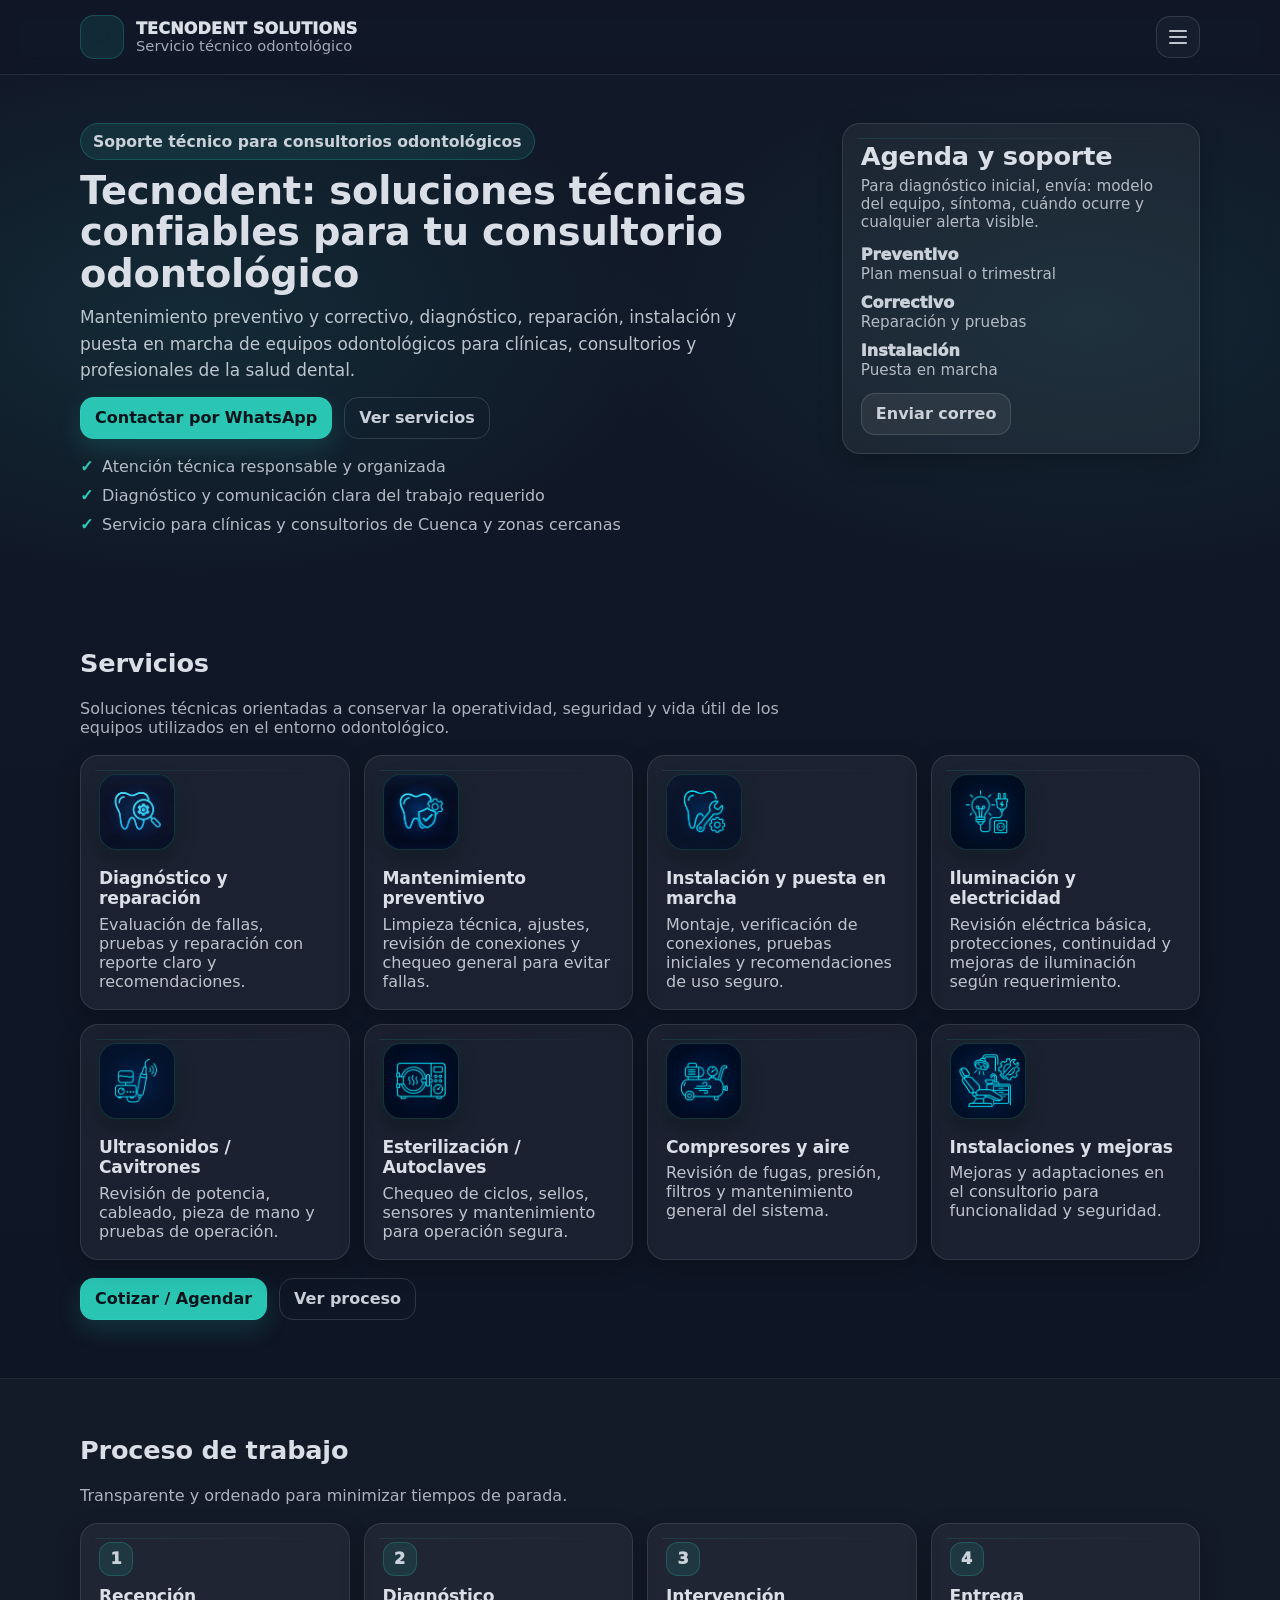
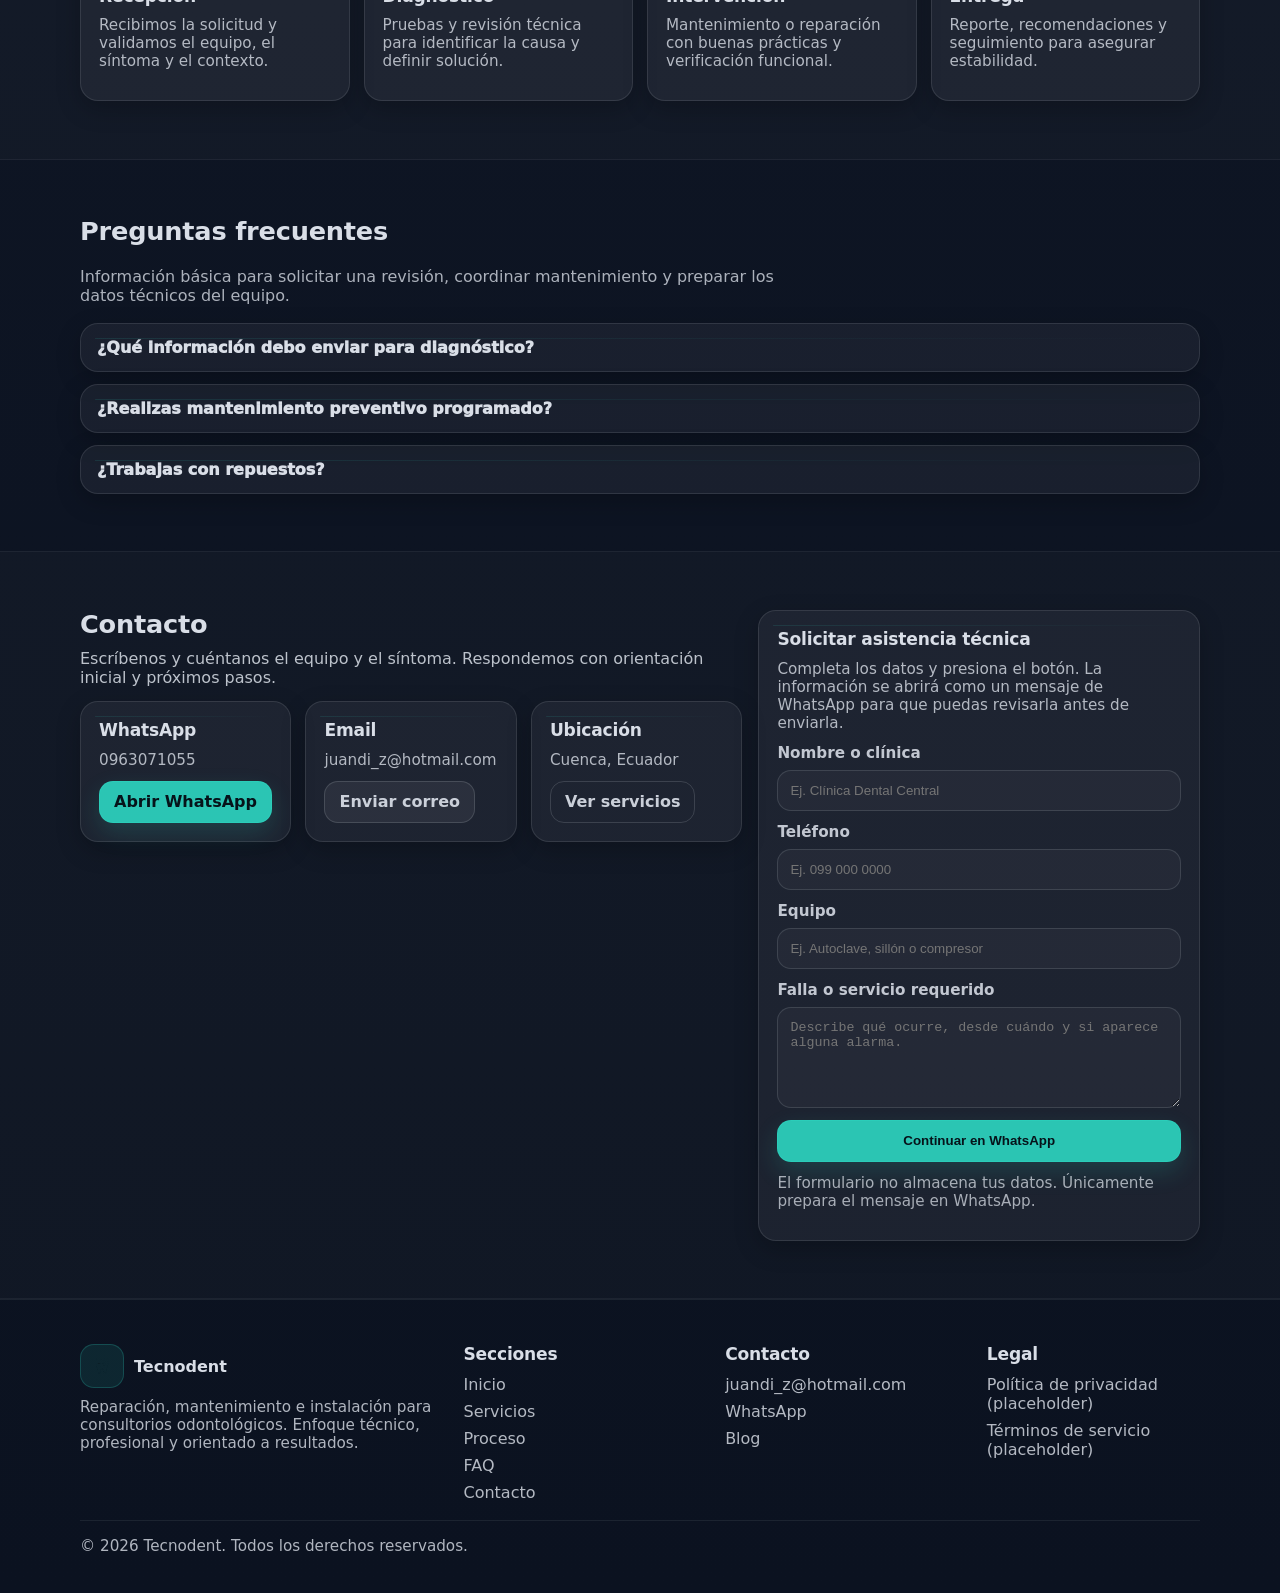
==== commit 99ef5de8: "Integra nuevos iconos y mejoras visuales de Tecnodent" ====
--- a/index.html
+++ b/index.html
@@ -45,7 +45,6 @@
 
           <nav class="nav" aria-label="Navegación principal">
             <a href="#servicios">Servicios</a>
-            <a href="#trabajos">Trabajos</a>
             <a href="#proceso">Proceso</a>
             <a href="#faq">FAQ</a>
             <a href="#contacto" class="nav-cta">Contacto</a>
@@ -138,160 +137,192 @@
           </header>
 
           <div class="grid cards-8">
-            <!-- Card 1 -->
+            <!-- 1. Diagnóstico y reparación -->
             <article
               class="card service-card"
               data-service="diagnostico-y-reparacion"
             >
-              <div class="icon" aria-hidden="true">
-                <img
-                  src="assets/img/diagnostico-y-reparacion.svg"
-                  width="22"
-                  height="22"
-                  alt=""
-                  decoding="async"
-                />
-              </div>
+              <div class="icon service-icon" aria-hidden="true">
+                <img
+                  src="assets/icons-servicios/Diag_Rep.png"
+                  alt=""
+                  width="1024"
+                  height="1024"
+                  loading="lazy"
+                  decoding="async"
+                />
+              </div>
+
               <h3>Diagnóstico y reparación</h3>
+
               <p>
                 Evaluación de fallas, pruebas y reparación con reporte claro y
                 recomendaciones.
               </p>
             </article>
 
-            <!-- Card 2 -->
+            <!-- 2. Mantenimiento preventivo -->
             <article
               class="card service-card"
               data-service="mantenimiento-preventivo"
             >
-              <div class="icon" aria-hidden="true">
-                <img
-                  src="assets/img/mantenimiento-preventivo.svg"
-                  width="22"
-                  height="22"
-                  alt=""
-                  decoding="async"
-                />
-              </div>
+              <div class="icon service-icon" aria-hidden="true">
+                <img
+                  src="assets/icons-servicios/man_prev.png"
+                  alt=""
+                  width="1024"
+                  height="1024"
+                  loading="lazy"
+                  decoding="async"
+                />
+              </div>
+
               <h3>Mantenimiento preventivo</h3>
+
               <p>
                 Limpieza técnica, ajustes, revisión de conexiones y chequeo
                 general para evitar fallas.
               </p>
             </article>
 
-            <!-- Card 3 -->
+            <!-- 3. Instalación y puesta en marcha -->
             <article
               class="card service-card"
               data-service="instalacion-y-puesta-en-marcha"
             >
-              <div class="icon" aria-hidden="true">
-                <img
-                  src="assets/img/instalacion-y-puesta-en-marcha.svg"
-                  width="22"
-                  height="22"
-                  alt=""
-                  decoding="async"
-                />
-              </div>
+              <div class="icon service-icon" aria-hidden="true">
+                <img
+                  src="assets/icons-servicios/ins_pues.png"
+                  alt=""
+                  width="1024"
+                  height="1024"
+                  loading="lazy"
+                  decoding="async"
+                />
+              </div>
+
               <h3>Instalación y puesta en marcha</h3>
+
               <p>
                 Montaje, verificación de conexiones, pruebas iniciales y
                 recomendaciones de uso seguro.
               </p>
             </article>
 
-            <!-- Card 4 -->
+            <!-- 4. Iluminación y electricidad -->
             <article
               class="card service-card"
               data-service="iluminacion-y-electricidad"
             >
-              <div class="icon" aria-hidden="true">
-                <img
-                  src="assets/img/iluminacion-y-electricidad.svg"
-                  width="22"
-                  height="22"
-                  alt=""
-                  decoding="async"
-                />
-              </div>
+              <div class="icon service-icon" aria-hidden="true">
+                <img
+                  src="assets/icons-servicios/ilu_elec.png"
+                  alt=""
+                  width="1024"
+                  height="1024"
+                  loading="lazy"
+                  decoding="async"
+                />
+              </div>
+
               <h3>Iluminación y electricidad</h3>
+
               <p>
                 Revisión eléctrica básica, protecciones, continuidad y mejoras
-                de iluminación (según requerimiento).
-              </p>
-            </article>
-
-            <!-- Card 5 -->
+                de iluminación según requerimiento.
+              </p>
+            </article>
+
+            <!-- 5. Ultrasonidos / Cavitrones -->
             <article
               class="card service-card"
               data-service="ultrasonidos-cavitrones"
             >
-              <div class="icon" aria-hidden="true">
-                <img
-                  src="assets/img/ultrasonidos-cavitrones.svg"
-                  width="22"
-                  height="22"
-                  alt=""
-                  decoding="async"
-                />
-              </div>
+              <div class="icon service-icon" aria-hidden="true">
+                <img
+                  src="assets/icons-servicios/ult_cav.png"
+                  alt=""
+                  width="1024"
+                  height="1024"
+                  loading="lazy"
+                  decoding="async"
+                />
+              </div>
+
               <h3>Ultrasonidos / Cavitrones</h3>
+
               <p>
                 Revisión de potencia, cableado, pieza de mano y pruebas de
                 operación.
               </p>
             </article>
 
-            <!-- Card 6 -->
+            <!-- 6. Esterilización / Autoclaves -->
             <article
               class="card service-card"
               data-service="autoclaves-y-esterilizacion"
             >
-              <div class="icon" aria-hidden="true">
-                <img
-                  src="assets/img/autoclaves-y-esterilizacion.svg"
-                  width="22"
-                  height="22"
-                  alt=""
-                  decoding="async"
-                />
-              </div>
+              <div class="icon service-icon" aria-hidden="true">
+                <img
+                  src="assets/icons-servicios/est_aut.png"
+                  alt=""
+                  width="1024"
+                  height="1024"
+                  loading="lazy"
+                  decoding="async"
+                />
+              </div>
+
               <h3>Esterilización / Autoclaves</h3>
+
               <p>
                 Chequeo de ciclos, sellos, sensores y mantenimiento para
                 operación segura.
               </p>
             </article>
 
-            <!-- Card 7 -->
+            <!-- 7. Compresores y aire -->
             <article
               class="card service-card"
               data-service="compresores-y-aire"
             >
-              <div class="icon" aria-hidden="true">
-                <img
-                  src="assets/img/compresores-y-aire.svg"
-                  width="22"
-                  height="22"
-                  alt=""
-                  decoding="async"
-                />
-              </div>
+              <div class="icon service-icon" aria-hidden="true">
+                <img
+                  src="assets/icons-servicios/comp.png"
+                  alt=""
+                  width="1024"
+                  height="1024"
+                  loading="lazy"
+                  decoding="async"
+                />
+              </div>
+
               <h3>Compresores y aire</h3>
+
               <p>
                 Revisión de fugas, presión, filtros y mantenimiento general del
                 sistema.
               </p>
             </article>
 
-            <!-- Card 8 (sin SVG disponible) -->
+            <!-- 8. Instalaciones y mejoras -->
             <article
               class="card service-card"
               data-service="instalaciones-y-mejoras"
             >
-              <div class="icon" aria-hidden="true"></div>
+              <div class="icon service-icon" aria-hidden="true">
+                <img
+                  src="assets/icons-servicios/inst_mej.png"
+                  alt=""
+                  width="1024"
+                  height="1024"
+                  loading="lazy"
+                  decoding="async"
+                />
+              </div>
+
               <h3>Instalaciones y mejoras</h3>
+
               <p>
                 Mejoras y adaptaciones en el consultorio para funcionalidad y
                 seguridad.
@@ -305,116 +336,7 @@
           </div>
         </div>
       </section>
-      <section id="trabajos" class="section section-muted">
-        <div class="container">
-          <header class="section-header">
-            <p class="eyebrow">
-              <span class="badge">Experiencia aplicada</span>
-            </p>
-
-            <h2>Trabajos técnicos y áreas de atención</h2>
-
-            <p>
-              Algunas de las actividades realizadas en equipos, sistemas e
-              instalaciones del entorno odontológico.
-            </p>
-          </header>
-
-          <div class="work-grid">
-            <figure class="work-card">
-              <img
-                src="assets/fotos/mantenimiento-sillon.webp"
-                alt="Mantenimiento técnico de una unidad odontológica"
-                width="1400"
-                height="1050"
-                loading="lazy"
-                decoding="async"
-              />
-              <figcaption>
-                <strong>Unidades odontológicas</strong>
-                <span>Inspección, mantenimiento y pruebas funcionales.</span>
-              </figcaption>
-            </figure>
-
-            <figure class="work-card">
-              <img
-                src="assets/fotos/revision-compresor.webp"
-                alt="Revisión técnica de un compresor odontológico"
-                width="1400"
-                height="1050"
-                loading="lazy"
-                decoding="async"
-              />
-              <figcaption>
-                <strong>Compresores y sistemas de aire</strong>
-                <span>Presión, conexiones, filtros y detección de fugas.</span>
-              </figcaption>
-            </figure>
-
-            <figure class="work-card">
-              <img
-                src="assets/fotos/reparacion-electronica.webp"
-                alt="Diagnóstico electrónico de un equipo odontológico"
-                width="1400"
-                height="1050"
-                loading="lazy"
-                decoding="async"
-              />
-              <figcaption>
-                <strong>Diagnóstico electrónico</strong>
-                <span>Revisión de tarjetas, conexiones y componentes.</span>
-              </figcaption>
-            </figure>
-
-            <figure class="work-card">
-              <img
-                src="assets/fotos/instalacion-consultorio.webp"
-                alt="Instalación técnica dentro de un consultorio odontológico"
-                width="1400"
-                height="1050"
-                loading="lazy"
-                decoding="async"
-              />
-              <figcaption>
-                <strong>Instalación y puesta en marcha</strong>
-                <span>Montaje, conexión y comprobación operativa.</span>
-              </figcaption>
-            </figure>
-
-            <figure class="work-card">
-              <img
-                src="assets/fotos/herramientas-tecnicas.webp"
-                alt="Herramientas utilizadas para mantenimiento odontológico"
-                width="1400"
-                height="1050"
-                loading="lazy"
-                decoding="async"
-              />
-              <figcaption>
-                <strong>Herramientas técnicas</strong>
-                <span>Instrumentación para inspección y diagnóstico.</span>
-              </figcaption>
-            </figure>
-
-            <figure class="work-card">
-              <img
-                src="assets/fotos/consultorio-odontologico.webp"
-                alt="Consultorio odontológico equipado"
-                width="1400"
-                height="1050"
-                loading="lazy"
-                decoding="async"
-              />
-              <figcaption>
-                <strong>Consultorios odontológicos</strong>
-                <span
-                  >Revisión integral de equipos y condiciones técnicas.</span
-                >
-              </figcaption>
-            </figure>
-          </div>
-        </div>
-      </section>
+
       <!-- Proceso -->
       <section id="proceso" class="section section-muted">
         <div class="container">
@@ -605,39 +527,6 @@
               </p>
             </form>
           </div>
-
-          <form class="form" action="#" method="post" novalidate>
-            <label>
-              Nombre
-              <input
-                type="text"
-                name="name"
-                autocomplete="name"
-                placeholder="[Tu nombre]"
-              />
-            </label>
-
-            <label>
-              Email
-              <input
-                type="email"
-                name="email"
-                autocomplete="email"
-                placeholder="[tuemail@dominio.com]"
-              />
-            </label>
-
-            <label>
-              Equipo / problema
-              <textarea
-                name="message"
-                rows="5"
-                placeholder="Ej: Autoclave no llega a presión / Sillón no sube / Compresor con fuga..."
-              ></textarea>
-            </label>
-
-            <button class="btn btn-primary" type="submit">Enviar (UI)</button>
-          </form>
         </div>
       </section>
     </main>
--- a/styles.css
+++ b/styles.css
@@ -1237,3 +1237,306 @@
     grid-template-columns: 1fr;
   }
 }
+
+/* =========================================================
+   ICONOS DE SERVICIOS - TECNODENT SOLUTIONS
+   ========================================================= */
+
+.service-icon {
+  width: 76px;
+  height: 76px;
+  padding: 0;
+  margin-bottom: 18px;
+
+  display: flex;
+  align-items: center;
+  justify-content: center;
+
+  overflow: hidden;
+
+  border: 1px solid rgba(45, 212, 191, 0.18);
+  border-radius: 18px;
+
+  background: #0b1220;
+
+  box-shadow:
+    0 8px 20px rgba(0, 0, 0, 0.25),
+    0 0 18px rgba(45, 212, 191, 0.05);
+
+  transition:
+    transform 0.2s ease,
+    border-color 0.2s ease,
+    box-shadow 0.2s ease;
+}
+
+.service-icon img {
+  width: 100%;
+  height: 100%;
+
+  display: block;
+
+  object-fit: cover;
+  object-position: center;
+
+  border-radius: 17px;
+}
+
+/* Efecto discreto al pasar el mouse sobre la tarjeta */
+
+.service-card:hover .service-icon {
+  transform: translateY(-2px);
+
+  border-color: rgba(45, 212, 191, 0.38);
+
+  box-shadow:
+    0 10px 26px rgba(0, 0, 0, 0.3),
+    0 0 22px rgba(45, 212, 191, 0.1);
+}
+
+/* Mantiene las tarjetas visualmente ordenadas */
+
+.service-card {
+  display: flex;
+  flex-direction: column;
+  align-items: flex-start;
+}
+
+/* Tablets */
+
+@media (max-width: 900px) {
+  .service-icon {
+    width: 72px;
+    height: 72px;
+    border-radius: 17px;
+  }
+
+  .service-icon img {
+    border-radius: 16px;
+  }
+}
+
+/* Teléfonos */
+
+@media (max-width: 580px) {
+  .service-icon {
+    width: 68px;
+    height: 68px;
+    margin-bottom: 16px;
+    border-radius: 16px;
+  }
+
+  .service-icon img {
+    border-radius: 15px;
+  }
+}
+
+/* =========================================================
+   ICONOS PEQUEÑOS EN ARTÍCULOS
+   ========================================================= */
+
+.mini-icon {
+  width: 40px;
+  height: 40px;
+
+  padding: 0;
+
+  overflow: hidden;
+
+  background: #0b1220;
+
+  border: 1px solid rgba(45, 212, 191, 0.18);
+
+  border-radius: 12px;
+}
+
+.mini-icon img {
+  width: 100%;
+  height: 100%;
+
+  display: block;
+
+  object-fit: cover;
+
+  border-radius: 11px;
+}
+
+/* =========================================================
+   ICONOS DEL BLOG
+   ========================================================= */
+
+.media-placeholder {
+  width: 76px;
+  height: 76px;
+
+  padding: 0;
+
+  overflow: hidden;
+
+  border-radius: 18px;
+
+  border: 1px solid rgba(45, 212, 191, 0.18);
+
+  background: #0b1220;
+}
+
+.media-placeholder img {
+  width: 100%;
+  height: 100%;
+
+  display: block;
+
+  object-fit: cover;
+
+  border-radius: 17px;
+}
+
+/* =========================================================
+   ICONOS NUEVOS - TECNODENT SOLUTIONS
+   ========================================================= */
+
+/* ---------- Servicios ---------- */
+
+.service-icon {
+  width: 76px;
+  height: 76px;
+  padding: 0;
+  margin-bottom: 18px;
+
+  display: flex;
+  align-items: center;
+  justify-content: center;
+
+  overflow: hidden;
+
+  border: 1px solid rgba(45, 212, 191, 0.18);
+  border-radius: 18px;
+
+  background: #0b1220;
+
+  box-shadow:
+    0 8px 20px rgba(0, 0, 0, 0.25),
+    0 0 18px rgba(45, 212, 191, 0.05);
+
+  transition:
+    transform 0.2s ease,
+    border-color 0.2s ease,
+    box-shadow 0.2s ease;
+}
+
+.service-icon img {
+  width: 100%;
+  height: 100%;
+
+  display: block;
+
+  object-fit: cover;
+  object-position: center;
+
+  border-radius: 17px;
+}
+
+.service-card:hover .service-icon {
+  transform: translateY(-2px);
+
+  border-color: rgba(45, 212, 191, 0.38);
+
+  box-shadow:
+    0 10px 26px rgba(0, 0, 0, 0.3),
+    0 0 22px rgba(45, 212, 191, 0.1);
+}
+
+.service-card {
+  display: flex;
+  flex-direction: column;
+  align-items: flex-start;
+}
+
+/* ---------- Blog ---------- */
+
+.media-placeholder {
+  width: 76px;
+  height: 76px;
+
+  padding: 0;
+
+  overflow: hidden;
+
+  border-radius: 18px;
+
+  border: 1px solid rgba(45, 212, 191, 0.18);
+
+  background: #0b1220;
+}
+
+.media-placeholder img {
+  width: 100%;
+  height: 100%;
+
+  display: block;
+
+  object-fit: cover;
+
+  border-radius: 17px;
+}
+
+/* ---------- Post / artículos ---------- */
+
+.mini-icon {
+  width: 40px;
+  height: 40px;
+
+  padding: 0;
+
+  overflow: hidden;
+
+  flex: 0 0 auto;
+
+  background: #0b1220;
+
+  border: 1px solid rgba(45, 212, 191, 0.18);
+
+  border-radius: 12px;
+}
+
+.mini-icon img {
+  width: 100%;
+  height: 100%;
+
+  display: block;
+
+  object-fit: cover;
+
+  border-radius: 11px;
+}
+
+/* ---------- Responsive ---------- */
+
+@media (max-width: 900px) {
+  .service-icon {
+    width: 72px;
+    height: 72px;
+    border-radius: 17px;
+  }
+
+  .service-icon img {
+    border-radius: 16px;
+  }
+}
+
+@media (max-width: 580px) {
+  .service-icon {
+    width: 68px;
+    height: 68px;
+    margin-bottom: 16px;
+    border-radius: 16px;
+  }
+
+  .service-icon img {
+    border-radius: 15px;
+  }
+
+  .media-placeholder {
+    width: 68px;
+    height: 68px;
+  }
+}
